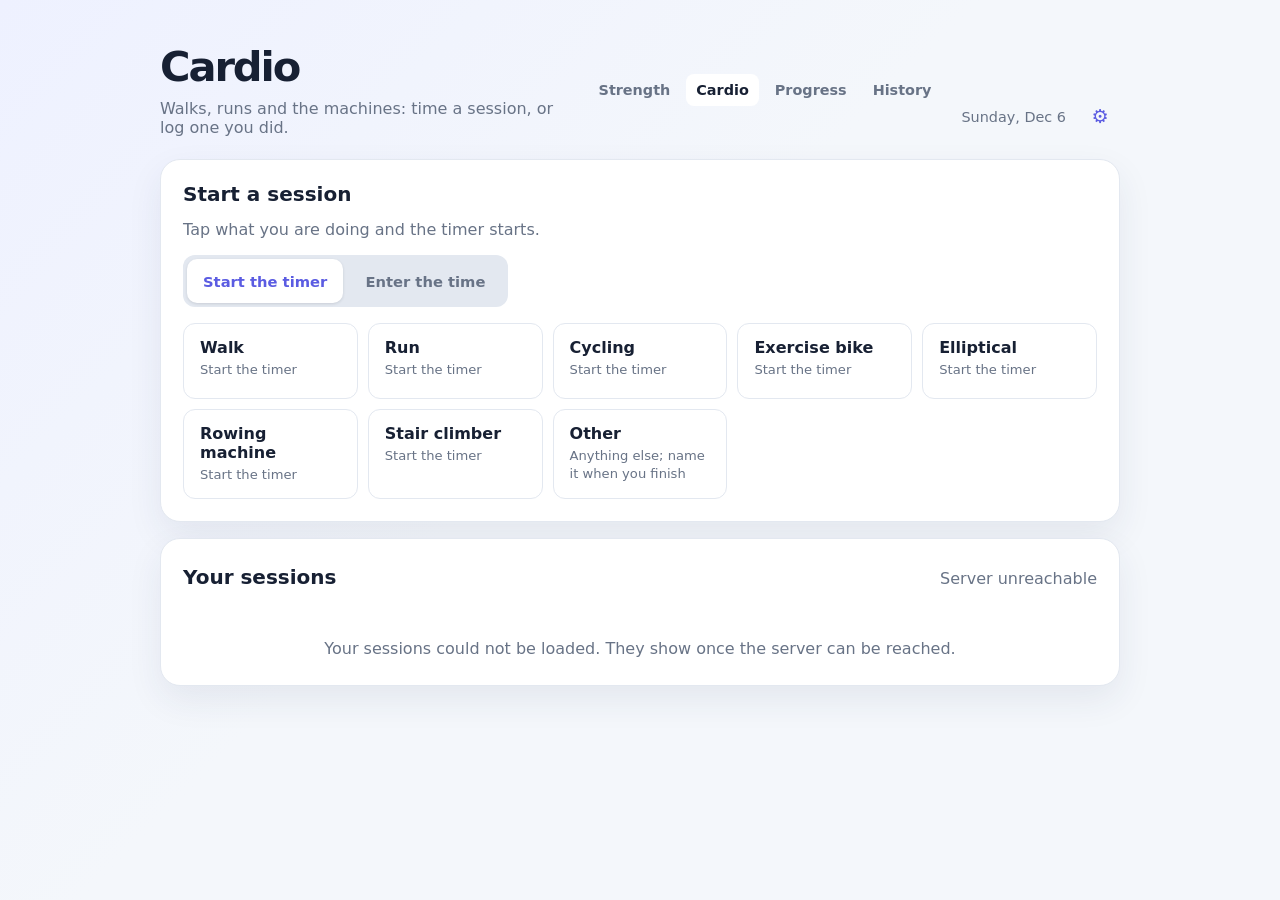
==== frontend/cardio.html @ 511d19e6 "List and end signed-in devices, stop saying which Python this is, and limit open connections - Setti" ====
<!doctype html>
<html lang="en">
<head>
  <meta charset="UTF-8" />
  <meta name="viewport" content="width=device-width, initial-scale=1.0" />
  <title>Cardio | Workout Tracker</title>
  <link rel="preload" href="fonts/inter-latin.woff2" as="font" type="font/woff2" crossorigin />
  <link rel="stylesheet" href="styles.css" />
  <script src="theme.js"></script>
  <link rel="manifest" href="/manifest.webmanifest" />
  <meta name="theme-color" content="#f4f7fb" />
  <link rel="icon" href="/icons/icon-192.png" />
  <link rel="apple-touch-icon" href="/icons/apple-touch-icon.png" />
  <meta name="mobile-web-app-capable" content="yes" />
  <meta name="apple-mobile-web-app-capable" content="yes" />
  <meta name="apple-mobile-web-app-title" content="Workouts" />
</head>
<body>
  <main class="shell">
    <header>
      <div><h1>Cardio</h1><p class="subtitle">Walks, runs and the machines: time a session, or log one you did.</p></div>
      <nav class="site-nav" aria-label="Primary navigation"><a href="index.html">Strength</a><a class="active" href="cardio.html" aria-current="page">Cardio</a><a href="progress.html">Progress</a><a href="history.html">History</a></nav>
      <div class="header-actions"><div class="date" id="today"></div><button class="secondary settings-button" id="settingsButton" type="button" aria-label="Settings" title="Settings">&#9881;</button></div>
    </header>

    <div class="form-feedback" id="formFeedback" role="status" aria-live="polite" hidden></div>

    <section class="card cardio-active" id="cardioActive" aria-labelledby="cardioActiveTitle" hidden>
      <div class="section-heading"><div><h2 id="cardioActiveTitle">Session</h2><p class="subtitle" id="cardioActiveStarted"></p></div><button class="secondary" id="cardioCancelBtn" type="button">Cancel session</button></div>
      <p class="cardio-clock" id="cardioClock" role="timer" aria-label="Time so far">0:00</p>
      <p class="subtitle cardio-last" id="cardioLast" hidden></p>
      <div class="cardio-controls"><button class="secondary" id="cardioPauseBtn" type="button">Pause</button><button class="primary" id="cardioFinishBtn" type="button">Finish</button></div>
      <p class="subtitle cardio-note">The timer keeps going with the screen off or the app closed. Finish when you are done to enter the distance and the rest.</p>
    </section>

    <section class="card" id="cardioFormCard" aria-labelledby="cardioFormTitle" hidden>
      <div class="section-heading"><div><h2 id="cardioFormTitle">Log a session</h2><p class="subtitle" id="cardioFormIntro"></p></div></div>
      <form id="cardioForm" novalidate>
        <div class="cardio-fields">
          <div><label for="cardioActivity">Activity</label><select id="cardioActivity"></select></div>
          <div id="cardioNameField" hidden><label for="cardioName">Name</label><input id="cardioName" type="text" maxlength="60" autocomplete="off" placeholder="e.g. Jump rope" /></div>
          <div><label for="cardioDate">Date</label><input id="cardioDate" type="date" /></div>
        </div>
        <fieldset class="cardio-time"><legend>Time</legend>
          <div><label for="cardioHours">Hours</label><input id="cardioHours" type="number" inputmode="numeric" min="0" max="99" step="1" placeholder="0" /></div>
          <div><label for="cardioMinutes">Minutes</label><input id="cardioMinutes" type="number" inputmode="numeric" min="0" step="1" placeholder="0" /></div>
          <div><label for="cardioSeconds">Seconds</label><input id="cardioSeconds" type="number" inputmode="numeric" min="0" max="59" step="1" placeholder="0" /></div>
        </fieldset>
        <div class="cardio-fields">
          <div id="cardioDistanceField"><label for="cardioDistance">Distance (<span id="cardioDistanceUnit">mi</span>)</label><input id="cardioDistance" type="number" inputmode="decimal" min="0" step="any" placeholder="Optional" /></div>
          <div id="cardioFloorsField" hidden><label for="cardioFloors">Floors</label><input id="cardioFloors" type="number" inputmode="numeric" min="0" step="1" placeholder="Optional" /></div>
          <div><label for="cardioCalories">Calories</label><input id="cardioCalories" type="number" inputmode="numeric" min="0" step="1" placeholder="Optional" /></div>
          <div><label for="cardioHeartRate">Average heart rate</label><input id="cardioHeartRate" type="number" inputmode="numeric" min="0" step="1" placeholder="bpm, optional" /></div>
        </div>
        <div class="cardio-fields" id="cardioSettings"></div>
        <p class="cardio-rate" id="cardioRate" role="status"></p>
        <div class="notes-field"><label for="cardioNotes">Notes</label><textarea class="notes-input" id="cardioNotes" rows="2" maxlength="2000" placeholder="How did it feel? The route, the weather, the machine."></textarea></div>
        <div class="footer-actions"><button class="secondary" id="cardioFormCancel" type="button">Cancel</button><button class="primary" id="cardioSave" type="submit">Save session</button></div>
      </form>
    </section>

    <section class="card workout-summary" id="cardioSummary" aria-labelledby="cardioSummaryTitle" hidden>
      <div class="section-heading"><div><h2 id="cardioSummaryTitle">Session saved</h2><p class="subtitle" id="cardioSummaryName"></p></div><button class="secondary" id="cardioSummaryDone" type="button">Done</button></div>
      <ul class="summary-stats" id="cardioSummaryStats"></ul>
      <div class="summary-records" id="cardioSummaryRecords" hidden><h3>New personal records</h3><ul id="cardioSummaryRecordList"></ul></div>
      <a class="past-sessions-link" id="cardioSummaryProgress" href="progress.html">Every session, charted on Progress</a>
    </section>

    <section class="card" id="cardioStartCard" aria-labelledby="cardioStartTitle">
      <div class="section-heading"><div><h2 id="cardioStartTitle">Start a session</h2><p class="subtitle" id="cardioStartHelp">Tap what you are doing and the timer starts.</p></div></div>
      <div class="cardio-mode" role="group" aria-label="How to log it"><button class="secondary" id="cardioModeTimer" type="button" aria-pressed="true">Start the timer</button><button class="secondary" id="cardioModeManual" type="button" aria-pressed="false">Enter the time</button></div>
      <div class="cardio-activity-grid" id="cardioActivityGrid"></div>
    </section>

    <section class="card" id="cardioListCard" aria-labelledby="cardioListTitle">
      <div class="section-heading"><div><h2 id="cardioListTitle">Your sessions</h2><p class="subtitle" id="cardioWeek"></p></div><span class="subtitle" id="cardioStatus"></span></div>
      <ul class="saved-workout-list" id="cardioList"><li class="empty">Your sessions appear once they load.</li></ul>
    </section>
  </main>
  <script src="common.js"></script>
  <script src="offline.js"></script>
  <!-- The Settings dialog is added by settings-dialog.js, one copy for every page. -->
  <script src="account-rules.js"></script>
  <script src="settings-fields.js"></script>
  <script src="settings-dialog.js"></script>
  <script src="settings.js"></script>
  <script src="devices.js"></script>
  <script src="reminders.js"></script>
  <script src="cardio-activities.js"></script>
  <script src="cardio.js"></script>
  <script src="pwa.js"></script>
</body>
</html>
---- frontend/styles.css ----
/* Inter is served with the app (fonts/, SIL Open Font License), so every phone, computer and test run draws the same
   letters at the same sizes. The Latin file covers English; the extended one only loads for accented names. */
@font-face { font-family:Inter; font-style:normal; font-weight:100 900; font-display:swap; src:url(fonts/inter-latin.woff2) format("woff2");
  unicode-range:U+0000-00FF,U+0131,U+0152-0153,U+02BB-02BC,U+02C6,U+02DA,U+02DC,U+0304,U+0308,U+0329,U+2000-206F,U+20AC,U+2122,U+2191,U+2193,U+2212,U+2215,U+FEFF,U+FFFD; }
@font-face { font-family:Inter; font-style:normal; font-weight:100 900; font-display:swap; src:url(fonts/inter-latin-ext.woff2) format("woff2");
  unicode-range:U+0100-02BA,U+02BD-02C5,U+02C7-02CC,U+02CE-02D7,U+02DD-02FF,U+1D00-1DBF,U+1E00-1E9F,U+1EF2-1EFF,U+2020,U+20A0-20AB,U+20AD-20C0,U+2113,U+2C60-2C7F,U+A720-A7FF; }
/* Colour themes. Every colour that changes with the theme is one of these variables: the page and card (--bg, --card,
   --sunk for panels set into a card), text (--ink, --muted), lines, the accent and what goes on it (--on-accent), a
   tint of it for chosen and secondary things (--accent-soft, --accent-line), the focus ring, and the glow the page's
   background starts from. theme.js sets data-palette on <html> to the chosen theme, and data-theme to light or dark,
   which the rules further down that differ in the dark (warnings, successes) go by. Each block also colours the
   previews in Settings, which carry a data-palette of their own. */
:root, [data-palette="light"] { --bg:#f4f7fb; --card:#fff; --ink:#172033; --muted:#687386; --accent:#5b5ce2; --line:#e3e8f0; --on-accent:#fff;
  --accent-soft:var(--accent-soft); --accent-line:#c9caf6; --accent-ring:#5b5ce21f; --sunk:var(--sunk); --glow:#eef1ff; }
:root { --tab-bar:0px; }
[data-theme="dark"], [data-palette="dark"] { color-scheme:dark; --bg:#151923; --card:#202532; --ink:#edf1fa; --muted:#aab4c7; --accent:#8183f4; --line:#353d4e; --on-accent:#fff;
  --accent-soft:#303653; --accent-line:#4a4f86; --accent-ring:#8183f42e; --sunk:#171c27; --glow:#252b42; }
/* Light themes. */
[data-palette="sunrise"] { --bg:#fbf5ef; --card:#fffdfb; --ink:#2b1d16; --muted:#7d6659; --accent:#cf4f25; --line:#efe1d4; --on-accent:#fff;
  --accent-soft:#fde8de; --accent-line:#f2c2ad; --accent-ring:#cf4f2524; --sunk:#fcf6f1; --glow:#ffe6d6; }
[data-palette="meadow"] { --bg:#f2f7f3; --card:#fff; --ink:#15281d; --muted:#5d7266; --accent:#23805a; --line:#dde9e1; --on-accent:#fff;
  --accent-soft:#e2f2e8; --accent-line:#b5dcc4; --accent-ring:#23805a24; --sunk:#f6faf7; --glow:#dff2e5; }
[data-palette="blossom"] { --bg:#fbf3f6; --card:#fff; --ink:#2d1622; --muted:#7c6270; --accent:#c23a78; --line:#f0dfe7; --on-accent:#fff;
  --accent-soft:#fbe5ef; --accent-line:#f0bcd3; --accent-ring:#c23a7824; --sunk:#fdf7fa; --glow:#fde1ed; }
/* Dark themes, most of them on black. A bright accent takes dark text, which white on it would be hard to read. */
[data-palette="crimson"] { --bg:#0c0c0e; --card:#17171b; --ink:#f3f3f5; --muted:#a6a6b0; --accent:#ef4444; --line:#2a2a30; --on-accent:#fff;
  --accent-soft:#3a1a1e; --accent-line:#6b2a31; --accent-ring:#ef444438; --sunk:#111114; --glow:#2a1316; }
[data-palette="emerald"] { --bg:#0b0e0c; --card:#151a17; --ink:#eef5f0; --muted:#9fb0a5; --accent:#34d399; --line:#25302a; --on-accent:#052e1f;
  --accent-soft:#12352a; --accent-line:#1f6b4f; --accent-ring:#34d39938; --sunk:#0f1311; --glow:#10261d; }
[data-palette="ocean"] { --bg:#0a1220; --card:#101c2f; --ink:#e8f1fb; --muted:#9db0c8; --accent:#38bdf8; --line:#1f3150; --on-accent:#03243a;
  --accent-soft:#12324d; --accent-line:#1d5b83; --accent-ring:#38bdf838; --sunk:#0c1626; --glow:#0f2a45; }
[data-palette="gold"] { --bg:#0e0d0a; --card:#1a1813; --ink:#f6f2e8; --muted:#b3aa96; --accent:#f5b72f; --line:#2f2b22; --on-accent:#251a00;
  --accent-soft:#3a2f12; --accent-line:#6e5820; --accent-ring:#f5b72f38; --sunk:#13120e; --glow:#2a220e; }
[data-palette="violet"] { --bg:#110c1c; --card:#1b1429; --ink:#f1ecfa; --muted:#ada3c2; --accent:#b98cff; --line:#2e2442; --on-accent:#1d0b3a;
  --accent-soft:#2f2150; --accent-line:#55408a; --accent-ring:#b98cff38; --sunk:#150f22; --glow:#2a1a4a; }
* { box-sizing:border-box; }
/* The hidden attribute always wins. A class that sets display (flex, grid) would otherwise override it and
   leave the element showing, as it did for the rest timer and the empty-chart message. */
[hidden] { display:none !important; }
body {
  margin:0; min-height:100vh; font-family:Inter,system-ui,-apple-system,sans-serif; color:var(--ink);
  background:linear-gradient(135deg,var(--glow),var(--bg) 45%); transition:background .2s,color .2s;
}
.shell { width:min(960px,calc(100% - 32px)); margin:0 auto; padding:42px 0 60px; }
.auth-shell { width:min(440px,calc(100% - 32px)); margin:0 auto; padding:12vh 0; }
.auth-card h1 { font-size:2rem; margin:0; }
.auth-tabs { display:flex; gap:8px; margin:24px 0; }
.auth-tabs button { flex:1; }
/* Specific enough to beat the dark theme's .secondary background, which would otherwise hide which tab is chosen. */
.auth-tabs button.secondary.active { color:var(--on-accent); background:var(--accent); }
.auth-card form { display:grid; gap:8px; }
.auth-card form label { margin-top:8px; }
.auth-card form h2 { margin:24px 0 0; }
.auth-card form .subtitle { margin:0 0 4px; line-height:1.45; }
.auth-feedback { margin:18px 0 0; color:#c14b5a; font-size:.9rem; }
/* What a new password takes, under its field. */
.field-advice { margin:0; color:var(--muted); font-size:.8rem; line-height:1.4; }
.auth-notice { margin:18px 0 0; color:var(--ink); font-size:.9rem; line-height:1.45; }
.link-button { justify-self:center; padding:8px; color:var(--accent); background:none; font-size:.85rem; }
.link-button:hover { text-decoration:underline; transform:none; }
header { display:flex; justify-content:space-between; align-items:flex-end; gap:20px; margin-bottom:28px; }
.header-actions { display:flex; align-items:center; gap:14px; margin-left:auto; }
.form-feedback {
  position:sticky; top:12px; z-index:20; margin:0 0 20px; padding:12px 14px; box-shadow:0 6px 18px rgba(16,21,35,.12); color:#7e3942;
  background:#fff1f3; border:1px solid #f0c5cc; border-radius:10px; font-size:.9rem;
}
.form-feedback.success { color:#22634c; background:#edf9f2; border-color:#b9e3ca; }
html[data-theme="dark"] .form-feedback { color:#ffb1ba; background:#482934; border-color:#6d3b49; }
html[data-theme="dark"] .form-feedback.success { color:#a5e5c2; background:#193b2d; border-color:#2f654b; }
.form-feedback.info { color:var(--ink); background:var(--accent-soft); border-color:var(--accent-line); }
.feedback-action { margin-left:6px; padding:4px 12px; color:inherit; background:transparent; border:1px solid currentColor; border-radius:8px; font-weight:800; }
#formFeedback { cursor:pointer; }
#formFeedback::after { content:"\00d7"; float:right; margin-left:12px; font-size:1.25rem; line-height:1; opacity:.6; }
.settings-button { width:40px; height:40px; padding:0; font-size:1.2rem; line-height:1; }
.site-nav { display:flex; gap:6px; align-self:center; }
.site-nav a { color:var(--muted); border-radius:8px; padding:8px 10px; font-size:.9rem; font-weight:700; text-decoration:none; }
.site-nav a:hover, .site-nav a.active { color:var(--ink); background:var(--card); }
h1 { margin:0; font-size:clamp(2rem,5vw,3.25rem); letter-spacing:-.05em; }
.subtitle { color:var(--muted); margin:8px 0 0; }
.date { color:var(--muted); font-size:.9rem; white-space:nowrap; }
.card { background:var(--card); border:1px solid var(--line); border-radius:20px; padding:24px; box-shadow:0 14px 35px rgba(36,48,90,.08); }
.card:not([hidden]) ~ .card { margin-top:20px; }
h2 { font-size:1.25rem; margin:0 0 20px; }
.section-heading { display:flex; justify-content:space-between; align-items:baseline; gap:16px; }
.section-heading-actions { display:flex; align-items:center; gap:12px; }
.button-link { display:inline-block; border-radius:10px; padding:10px 13px; font-size:.85rem; font-weight:700; text-decoration:none; }
.workout-name { display:flex; align-items:end; gap:12px; margin-bottom:22px; }
.workout-field { flex:1; }
input, select { width:100%; border:1px solid var(--line); border-radius:10px; padding:12px 13px; color:var(--ink); background:var(--card); font:inherit; outline:none; }
textarea { width:100%; resize:vertical; border:1px solid var(--line); border-radius:10px; padding:12px 13px; color:var(--ink); background:var(--card); font:inherit; outline:none; }
input:focus, select:focus { border-color:var(--accent); box-shadow:0 0 0 3px var(--accent-ring); }
textarea:focus { border-color:var(--accent); box-shadow:0 0 0 3px var(--accent-ring); }
input[aria-invalid="true"] { border-color:#c14b5a; box-shadow:0 0 0 3px #c14b5a1f; }
.grid { display:grid; grid-template-columns:2fr 1fr 1fr auto; gap:12px; align-items:end; }
label { display:block; color:var(--muted); font-size:.78rem; font-weight:700; margin:0 0 7px; }
/* The font shorthand cannot mix "inherit" with a size and weight (the browser drops the whole declaration, leaving
   buttons in its own default font), so the family is inherited first and the rest set after it. */
button { border:0; border-radius:10px; padding:12px 17px; cursor:pointer; font:inherit; font-size:.92rem; font-weight:700; transition:transform .15s,opacity .15s; }
button:hover { transform:translateY(-1px); } .primary { color:var(--on-accent); background:var(--accent); } .secondary { color:var(--accent); background:var(--accent-soft); }
.exercise-list { margin:22px 0 0; padding:0; list-style:none; }
.exercise { display:grid; grid-template-columns:1fr 90px 90px auto; gap:12px; align-items:center; padding:13px 0; border-top:1px solid var(--line); }
.exercise-edit { padding:9px 10px; }
/* An exercise edited set by set: its name, Add set and Remove on a line, and its sets under them. */
.exercise.has-sets { grid-template-columns:1fr auto auto; }
.exercise.has-sets .set-list { grid-column:1/-1; grid-row:2; margin:0; }
.exercise.has-sets > button { align-self:stretch; }
.exercise strong { font-size:.95rem; } .exercise span { color:var(--muted); font-size:.9rem; }
.remove { color:#c14b5a; background:#fff1f3; padding:8px 10px; font-size:.8rem; }
.empty { color:var(--muted); text-align:center; padding:22px 0 5px; }
.saved-workout-list { margin:14px 0 0; padding:0; list-style:none; }
.saved-workout { padding:14px 0; border-top:1px solid var(--line); }
.more-workouts { padding:14px 0 0; border-top:1px solid var(--line); text-align:center; }
.history-workout .workout-details { margin-top:16px; }
.workout-note { margin:0 0 12px; color:var(--muted); font-size:.9rem; white-space:pre-wrap; }
.saved-workout-summary { display:flex; justify-content:space-between; align-items:center; gap:16px; }
.saved-workout strong { display:block; font-size:.95rem; }
.saved-workout span { color:var(--muted); font-size:.85rem; }
/* A saved workout on the Tracker: its name (tap for details), Start, and a menu for the rest. */
.saved-workout-row { align-items:center; }
.saved-workout-toggle { flex:1; min-width:0; padding:4px 0; color:inherit; background:none; border-radius:6px; font-weight:400; text-align:left; }
.saved-workout-toggle:hover { transform:none; }
/* The triangle after the name joins its last word with a no-break space, so a long name never leaves it on a line alone. */
.saved-workout-toggle strong::after { content:"\00a0\00a0\25B8"; color:var(--muted); font-size:.8em; }
.saved-workout-toggle[aria-expanded="true"] strong::after { content:"\00a0\00a0\25BE"; }
.row-actions { display:flex; align-items:center; gap:8px; flex-shrink:0; }
.row-actions > button { padding:8px 16px; font-size:.85rem; }
.row-menu { position:relative; }
.row-menu > summary { display:grid; place-items:center; width:40px; height:34px; border-radius:10px; font-weight:800; letter-spacing:1px; list-style:none; cursor:pointer; }
.row-menu > summary::-webkit-details-marker { display:none; }
.row-menu-items {
  position:absolute; top:calc(100% + 6px); right:0; z-index:6; display:grid; min-width:170px; padding:6px; background:var(--card);
  border:1px solid var(--line); border-radius:12px; box-shadow:0 14px 35px rgba(16,21,35,.18);
}
.row-menu-items button { padding:10px 12px; color:var(--ink); background:none; font-size:.9rem; text-align:left; }
.row-menu-items button:hover { background:var(--bg); transform:none; }
.row-menu-items .danger, html[data-theme="dark"] .row-menu-items .danger { color:#c14b5a; background:none; }
html[data-theme="dark"] .row-menu-items .danger { color:#ff9eaa; }
/* Start again: a few recent workouts, each a tap from starting. */
.recent-list { margin:14px 0 0; padding:0; list-style:none; }
.recent-workout { display:flex; justify-content:space-between; align-items:center; gap:16px; padding:12px 0; border-top:1px solid var(--line); }
.recent-workout:first-child { padding-top:0; border-top:0; }
.recent-workout strong { display:block; font-size:.95rem; }
.recent-workout span { color:var(--muted); font-size:.85rem; }
.recent-workout button { flex-shrink:0; padding:9px 18px; }
.template-area-actions { display:flex; justify-content:flex-end; margin-top:14px; }
.workout-details { margin-top:14px; padding:14px; background:var(--sunk); border-radius:10px; }
.workout-details ul { margin:0; padding:0; list-style:none; }
.workout-details li { display:flex; justify-content:space-between; gap:16px; padding:8px 0; border-bottom:1px solid var(--line); }
.workout-details li:last-child { border-bottom:0; }
.danger, .remove { color:#c14b5a; background:#fff1f3; }
html[data-theme="dark"] .danger, html[data-theme="dark"] .remove { color:#ff9eaa; background:#482934; }
.footer-actions { display:flex; justify-content:space-between; gap:12px; margin-top:24px; padding-top:20px; border-top:1px solid var(--line); }
.active-exercise { padding:18px 0 8px; border-top:1px solid var(--line); }
.active-exercise h3 { margin:0 0 6px; font-size:1.35rem; }
.notes-field { margin:16px 0; }
.set-entry { display:grid; grid-template-columns:minmax(0,1.4fr) minmax(0,1fr) auto; gap:12px; align-items:end; margin-top:8px; }
.weight-stepper { display:flex; gap:6px; }
.weight-stepper input { flex:1; min-width:0; text-align:center; }
.weight-stepper button { flex:none; width:52px; padding:0; }
.plate-hint { margin:10px 0 0; color:var(--muted); font-size:.88rem; }
/* The plates for each side of the bar, each drawn to its size. */
.plates { display:inline-flex; align-items:center; gap:3px; margin-left:4px; vertical-align:middle; }
.plate { display:inline-grid; place-items:center; min-width:22px; padding:0 4px; color:var(--on-accent); background:var(--accent); border-radius:4px; font-size:.7rem; font-weight:800; line-height:1; }
.plate-size-0 { height:36px; } .plate-size-1 { height:32px; } .plate-size-2 { height:28px; } .plate-size-3 { height:24px; }
.plate-size-4 { height:20px; opacity:.85; } .plate-size-5 { height:18px; opacity:.75; } .plate-size-6 { height:16px; min-width:18px; opacity:.65; }
.plate-size-7 { height:15px; min-width:17px; opacity:.6; } .plate-size-8 { height:14px; min-width:16px; opacity:.55; } .plate-size-9 { height:13px; min-width:15px; opacity:.5; }
.visually-hidden { position:absolute; width:1px; height:1px; overflow:hidden; clip:rect(0 0 0 0); white-space:nowrap; }
.notes-input { margin-top:12px; }
.set-list { display:grid; gap:8px; margin:18px 0 0; padding:0; list-style:none; }
.set-list li {
  display:grid; grid-template-columns:3.4rem minmax(0,1fr) minmax(0,1fr) auto; align-items:center; gap:10px; padding:8px 11px; background:var(--sunk);
  border:1px solid var(--line); border-radius:8px;
}
.set-number { color:var(--muted); font-size:.85rem; font-weight:700; }
.set-field { display:flex; align-items:center; gap:6px; color:var(--muted); font-size:.85rem; }
.set-edit { min-width:0; padding:8px 9px; }
.active-exercise .subtitle + .subtitle { margin-top:4px; }
.footer-buttons { display:flex; gap:10px; }
.add-exercise { margin-top:18px; }
.add-exercise summary { color:var(--accent); font-size:.9rem; font-weight:700; cursor:pointer; }
.add-exercise-fields { display:grid; grid-template-columns:2fr 1fr auto; gap:12px; align-items:end; margin-top:12px; }
.session-banner {
  position:sticky; top:0; z-index:30; display:flex; flex-wrap:wrap; align-items:center; justify-content:space-between; gap:10px 16px;
  padding:12px 20px; color:#7e3942; background:#fff1f3; border-bottom:1px solid #f0c5cc; font-size:.9rem;
}
html[data-theme="dark"] .session-banner { color:#ffb1ba; background:#482934; border-color:#6d3b49; }
/* The install bar pwa.js adds on phones. It sits under any open dialog, lines up with the page column, and the page
   gets room at the bottom so nothing ends up hidden behind it. */
.install-banner {
  position:fixed; left:0; right:0; bottom:0; z-index:9; display:flex; align-items:center; gap:12px;
  padding:12px max(16px,calc((100% - 960px) / 2)) calc(12px + env(safe-area-inset-bottom)); color:var(--ink); background:var(--card);
  border-top:1px solid var(--line); box-shadow:0 -8px 24px rgba(16,21,35,.1);
}
.install-banner-icon { flex:none; width:40px; height:40px; border-radius:10px; }
.install-banner-text { flex:1; min-width:0; font-size:.85rem; }
.install-banner-title { display:block; font-size:.92rem; }
.install-banner-hint { display:block; margin-top:2px; color:var(--muted); }
.install-banner-hint strong { color:var(--ink); }
.install-banner-hint svg { width:1.1em; height:1.1em; vertical-align:-.2em; color:var(--accent); }
.install-banner .primary { flex:none; padding:9px 14px; font-size:.85rem; }
.install-banner .modal-close { flex:none; }
body.has-install-banner { padding-bottom:96px; }
.account-row { display:flex; justify-content:space-between; align-items:center; gap:12px; margin-top:16px; padding-top:16px; border-top:1px solid var(--line); }
.account-row .subtitle { margin:0; overflow-wrap:anywhere; }
.account-editor:not([hidden]) ~ .settings-actions { margin-top:8px; padding-top:8px; border-top:0; }
.account-details { display:grid; justify-items:start; gap:4px; min-width:0; }
.account-details .link-button { justify-self:start; padding:0; }
.account-editor { display:grid; gap:8px; margin-top:12px; padding:4px 14px 14px; border:1px solid var(--line); border-radius:12px; }
.account-editor label { margin-top:8px; }
.account-editor .auth-feedback { margin:4px 0 0; }
.link-button.danger-link { color:#c14b5a; }
html[data-theme="dark"] .link-button.danger-link { color:#ff9eaa; }
.delete-warning { margin:10px 0 0; }
.data-section { display:grid; gap:10px; margin-top:16px; padding-top:16px; border-top:1px solid var(--line); }
.data-section .subtitle, .data-section .auth-feedback { margin:0; }
.data-actions { display:flex; flex-wrap:wrap; gap:8px; }
.device-list { display:grid; gap:10px; margin:0; padding:0; list-style:none; }
.device { display:flex; justify-content:space-between; align-items:center; gap:12px; padding-top:10px; border-top:1px solid var(--line); }
.device:first-child { padding-top:0; border-top:0; }
.device > div { display:grid; justify-items:start; gap:2px; min-width:0; }
.device .subtitle { margin:0; overflow-wrap:anywhere; }
.device button { flex:none; }
.account-editor-actions { display:flex; justify-content:flex-end; gap:10px; margin-top:6px; }
.rest-panel {
  position:sticky; top:12px; bottom:calc(12px + var(--tab-bar)); z-index:4; display:flex; justify-content:space-between; align-items:center; gap:12px;
  margin-top:16px; padding:10px 10px 10px 16px; background:var(--accent-soft); border-radius:12px; box-shadow:0 8px 22px rgba(36,48,90,.12);
}
.rest-time { display:flex; align-items:baseline; gap:10px; }
.rest-time span { color:var(--accent); font-size:1.5rem; font-weight:800; font-variant-numeric:tabular-nums; }
.rest-actions { display:flex; gap:8px; margin-left:auto; }
/* −30s and +30s sit by the time. On a narrow screen the panel wraps, the pause and reset buttons going under. */
.rest-panel { flex-wrap:wrap; }
.rest-adjust { display:flex; gap:6px; align-self:center; }
.screen-awake-notice { font-size:.85rem; line-height:1.45; }
.rest-adjust button { padding:6px 10px; font-size:.82rem; background:var(--card); }
.rest-actions button { padding:9px 13px; background:var(--card); }
.template-grid { display:grid; grid-template-columns:repeat(2, minmax(0, 1fr)); gap:14px; }
.template-card { display:flex; flex-direction:column; justify-content:space-between; gap:16px; padding:16px; border:1px solid var(--line); border-radius:12px; }
.template-card h3 { margin:0 0 6px; font-size:1rem; }
.template-card p { margin:0; color:var(--muted); font-size:.85rem; line-height:1.5; }
.template-card button { align-self:flex-start; padding:9px 12px; font-size:.82rem; }
.template-card .template-actions { display:flex; flex-wrap:wrap; gap:8px; }
.template-card .template-actions button { align-self:auto; }
.template-exercise-heading { display:flex; justify-content:space-between; align-items:center; margin-top:14px; }
/* The name across the row; sets, reps, the top of the range and rest under it; then Timed with the row's buttons, and
   the superset tick last. */
.template-exercise-row { display:grid; grid-template-columns:repeat(4, minmax(0,1fr)); gap:8px; align-items:end; margin-top:10px; }
.template-exercise-row + .template-exercise-row { padding-top:10px; border-top:1px solid var(--line); }
.template-exercise-name { grid-row:1; grid-column:1 / -1; }
.template-exercise-row .template-timed { grid-row:3; grid-column:1 / span 2; align-self:center; margin:0; }
.template-exercise-row .template-row-actions { grid-row:3; grid-column:3 / -1; justify-self:end; }
.template-exercise-row input[type="number"] { padding-left:10px; padding-right:6px; }
.template-exercise-row label { white-space:nowrap; }
.template-exercise-row .template-row-actions { display:flex; gap:4px; }
.template-exercise-row button { width:32px; height:42px; padding:0; }
.template-modal { max-height:min(720px,90vh); overflow:auto; }
.badge {
  display:inline-block; padding:3px 8px; color:var(--accent); background:var(--accent-soft); border-radius:999px; font-size:.7rem; font-weight:800;
  letter-spacing:.04em; text-transform:uppercase; white-space:nowrap;
}
.template-card-heading { display:flex; justify-content:space-between; align-items:center; gap:10px; margin-bottom:6px; }
.template-card-heading h3 { margin:0; }
.program-template { border-color:var(--accent-line); }
.template-card p.program-schedule { margin-top:8px; color:var(--accent); font-weight:700; }
.plan-sets { display:flex; flex-wrap:wrap; gap:6px; margin:12px 0 0; padding:0; list-style:none; }
.plan-sets li { padding:5px 10px; color:var(--muted); border:1px solid var(--line); border-radius:999px; font-size:.82rem; font-weight:700; }
.plan-sets li.done { color:#22634c; background:#edf9f2; border-color:#b9e3ca; }
.plan-sets li.done::before { content:"\2713\00a0"; }
.plan-sets li.current { color:var(--accent); background:var(--accent-soft); border-color:var(--accent); }
html[data-theme="dark"] .plan-sets li.done { color:#a5e5c2; background:#193b2d; border-color:#2f654b; }
.program-notice { margin:0 0 16px; padding:12px 14px; color:#22634c; background:#edf9f2; border:1px solid #b9e3ca; border-radius:10px; font-size:.9rem; }
html[data-theme="dark"] .program-notice { color:#a5e5c2; background:#193b2d; border-color:#2f654b; }
.program-next { display:flex; justify-content:space-between; align-items:center; gap:16px; padding:16px; background:var(--accent-soft); border-radius:12px; }
.program-kicker { color:var(--accent); font-size:.75rem; font-weight:800; letter-spacing:.04em; text-transform:uppercase; }
.program-next strong { display:block; margin-top:4px; font-size:1.1rem; }
.program-next ul { margin:8px 0 0; padding:0; list-style:none; color:var(--muted); font-size:.88rem; line-height:1.6; }
.program-next-actions, .program-day-actions { display:flex; align-items:center; gap:8px; flex-shrink:0; }
.program-next .secondary { background:var(--card); }
.program-subheading { margin:22px 0 10px; font-size:.95rem; }
.program-maxes { display:grid; grid-template-columns:repeat(auto-fit, minmax(150px, 1fr)); gap:10px; margin:0; padding:0; list-style:none; }
.program-maxes li { display:grid; gap:3px; padding:12px; border:1px solid var(--line); border-radius:10px; }
.program-maxes span, .program-maxes small { color:var(--muted); font-size:.8rem; }
.program-maxes strong { font-size:1.1rem; }
.program-maxes small.warn { color:#c14b5a; }
html[data-theme="dark"] .program-maxes small.warn { color:#ff9eaa; }
/* Progress on the program card: a chart a lift, the program's number as a line and estimated maxes as dots. */
.program-progress-key { display:flex; flex-wrap:wrap; gap:6px 16px; margin:0 0 10px; color:var(--muted); font-size:.8rem; }
.program-progress-key .key-item { display:inline-flex; align-items:center; gap:8px; }
.program-progress-key .key-number { flex:none; width:18px; height:3px; background:var(--accent); border-radius:2px; }
.program-progress-key .key-best { flex:none; width:9px; height:9px; background:var(--card); border:2px solid var(--muted); border-radius:50%; }
.program-progress { display:grid; grid-template-columns:repeat(auto-fit, minmax(240px, 1fr)); gap:10px; margin:0 0 6px; padding:0; list-style:none; }
.program-progress li { padding:12px; border:1px solid var(--line); border-radius:10px; }
.program-progress-head { display:flex; justify-content:space-between; gap:8px; }
.program-progress-head span { color:var(--accent); font-weight:800; }
.program-progress-chart { display:block; width:100%; height:auto; margin:8px 0 6px; overflow:visible; }
.program-progress-chart .progress-number { fill:none; stroke:var(--accent); stroke-width:3; stroke-linejoin:round; stroke-linecap:round; }
.program-progress-chart .progress-best { fill:var(--card); stroke:var(--muted); stroke-width:2; }
.program-progress p { margin:0; color:var(--muted); font-size:.8rem; line-height:1.4; }
.program-week { border-top:1px solid var(--line); }
.program-week summary { display:flex; flex-wrap:wrap; align-items:baseline; gap:4px 12px; padding:12px 0; cursor:pointer; }
.program-week summary span { color:var(--muted); font-size:.85rem; }
.program-week .program-week-count { margin-left:auto; }
.program-week ul, .program-days { margin:0 0 12px; padding:0; list-style:none; }
.program-days { padding-top:8px; border-top:1px solid var(--line); }
.program-day { display:flex; justify-content:space-between; align-items:center; gap:12px; padding:10px 12px; border-radius:10px; }
.program-day + .program-day { margin-top:4px; }
.program-day.next { background:var(--sunk); }
.program-day strong { display:block; font-size:.92rem; }
.program-day > div:first-child span { display:block; margin-top:2px; color:var(--muted); font-size:.85rem; }
.program-day button { padding:8px 12px; font-size:.8rem; }
.program-status { color:#22634c; font-size:.82rem; font-weight:700; }
.program-status.missed { color:#c14b5a; }
.program-status.skipped, html[data-theme="dark"] .program-status.skipped { color:var(--muted); }
html[data-theme="dark"] .program-status { color:#a5e5c2; }
html[data-theme="dark"] .program-status.missed { color:#ff9eaa; }
.program-help { margin:0; font-size:.85rem; line-height:1.5; }
.program-max-inputs { display:grid; grid-template-columns:repeat(2, minmax(0, 1fr)); gap:4px 12px; margin-top:8px; }
.program-max-row label { margin-top:8px; }
.program-hint { display:block; min-height:1.3em; margin-top:5px; color:var(--muted); font-size:.78rem; }
.program-options { display:grid; gap:8px; }
.program-option { display:grid; gap:7px; }
.program-option label { margin:8px 0 0; }
.program-modal .setting-check { margin-top:6px; }
.progress-card h2 { margin-bottom:5px; }
.progress-filters {
  display:grid; grid-template-columns:repeat(3, minmax(0, 1fr)); gap:12px; align-items:end; margin-top:22px; padding:16px; background:var(--sunk);
  border:1px solid var(--line); border-radius:12px;
}
.progress-filters button { justify-self:start; white-space:nowrap; }
.chart-shell { position:relative; min-height:360px; margin-top:22px; }
#progressChart { display:block; width:100%; height:360px; }
.chart-empty { position:absolute; inset:0; display:grid; place-items:center; margin:0; color:var(--muted); text-align:center; }
.legend { display:flex; flex-wrap:wrap; gap:10px 18px; margin-top:20px; padding-top:18px; border-top:1px solid var(--line); }
.legend-item { display:flex; align-items:center; gap:8px; color:var(--muted); font-size:.88rem; }
.legend-swatch { width:10px; height:10px; border-radius:50%; }
.chart-detail { min-height:1.4em; margin:12px 0 0; }
.records-list { display:grid; grid-template-columns:repeat(auto-fill, minmax(260px, 1fr)); gap:10px; margin:18px 0 0; padding:0; list-style:none; }
.records-list .empty { grid-column:1/-1; }
.record {
  display:grid; align-content:start; gap:5px; width:100%; height:100%; padding:14px 16px; color:var(--muted); background:none;
  border:1px solid var(--line); border-radius:12px; font-size:.86rem; font-weight:400; text-align:left;
}
.record:hover { border-color:var(--accent); transform:none; }
.record strong { color:var(--ink); font-size:1rem; }
.record-label { color:var(--ink); font-weight:600; }
.record-date { white-space:nowrap; }
.modal-backdrop { position:fixed; inset:0; z-index:10; display:grid; place-items:center; padding:20px; background:rgba(16,21,35,.48); }
.settings-modal {
  width:min(440px,100%); max-height:100%; overflow-y:auto; padding:24px; color:var(--ink); background:var(--card); border:1px solid var(--line);
  border-radius:16px; box-shadow:0 24px 70px rgba(16,21,35,.25);
}
.settings-heading { display:flex; justify-content:space-between; align-items:center; margin-bottom:22px; }
.settings-heading h2 { margin:0; }
.modal-close { width:34px; height:34px; padding:0; color:var(--muted); background:transparent; font-size:1.5rem; line-height:1; }
.settings-modal form { display:grid; gap:8px; }
.settings-modal form > label:not(.setting-check) { margin-top:8px; }
/* Appearance: a swatch for each theme, its preview drawn in the theme's own colours (a data-palette of its own), the
   name in the page's. The radio itself is invisible but still takes the focus and the arrow keys. */
.theme-picker { display:grid; grid-template-columns:repeat(auto-fill,minmax(86px,1fr)); gap:10px; margin:8px 0 0; padding:0; border:0; }
.theme-picker legend { margin:0 0 7px; padding:0; color:var(--muted); font-size:.78rem; font-weight:700; }
.theme-swatch { position:relative; display:grid; gap:6px; color:var(--muted); font-size:.8rem; font-weight:600; text-align:center; cursor:pointer; }
.theme-swatch input { position:absolute; width:1px; height:1px; margin:0; opacity:0; }
.theme-preview { display:flex; height:52px; overflow:hidden; border:2px solid var(--line); border-radius:12px; }
.theme-preview > span { position:relative; flex:1; background:linear-gradient(135deg,var(--glow),var(--bg) 60%); }
.theme-preview > span::before { content:""; position:absolute; left:8px; right:8px; top:8px; height:10px; background:var(--card); border:1px solid var(--line); border-radius:4px; }
.theme-preview > span::after { content:""; position:absolute; left:8px; bottom:8px; width:26px; height:12px; background:var(--accent); border-radius:999px; }
.theme-swatch input:checked + .theme-preview { border-color:var(--accent); box-shadow:0 0 0 3px var(--accent-ring); }
.theme-swatch input:checked ~ .theme-name { color:var(--ink); }
.theme-swatch input:focus-visible + .theme-preview { outline:2px solid var(--accent); outline-offset:2px; }
.setting-check { display:flex; align-items:flex-start; gap:9px; margin-top:12px; color:var(--muted); font-size:.9rem; line-height:1.4; }
.setting-check input { width:auto; margin:2px 0 0; }
input[type="range"] { padding:0; border:0; background:transparent; accent-color:var(--accent); }
.settings-modal form > .test-alert { justify-self:start; margin-top:10px; }
.settings-modal :disabled { opacity:.5; cursor:not-allowed; }
.settings-actions { display:flex; justify-content:flex-end; align-items:center; gap:10px; margin-top:20px; padding-top:18px; border-top:1px solid var(--line); }
/* Settings in sections, each under a heading with a line above it. */
.settings-modal form > .settings-section { margin:18px 0 2px; padding-top:16px; border-top:1px solid var(--line); font-size:1rem; }
.settings-modal form > .settings-section:first-child { margin-top:0; padding-top:0; border-top:0; }
.settings-section + .data-section, .settings-section + .account-row { margin-top:0; padding-top:0; border-top:0; }
.settings-saved { margin:0 auto 0 0; font-size:.85rem; }
/* Bar and plates: the bar weight, a row of plate ticks that wraps, and the weight step. */
.equipment-fields { display:grid; gap:8px; }
.equipment-fields > label { margin:8px 0 0; }
.plate-choices { min-width:0; margin:8px 0 0; padding:0; border:0; }
.plate-choices legend { padding:0; margin-bottom:6px; color:var(--muted); font-size:.78rem; font-weight:700; }
#plateSetting { display:flex; flex-wrap:wrap; gap:4px 16px; }
#plateSetting .setting-check { margin:0; min-height:32px; align-items:center; font-variant-numeric:tabular-nums; }
#plateSetting .setting-check input { margin:0; }
/* The Tracker's saved workouts: Show more and the link to History, side by side. */
.more-workouts { display:flex; flex-wrap:wrap; justify-content:center; gap:8px; }
@media (max-width:620px) {
  .shell{padding-top:25px}
  .date{display:none}
  .grid{grid-template-columns:1fr 1fr}
  .grid .exercise-input{grid-column:1/-1}
  .grid button{width:100%}
  .exercise{grid-template-columns:1fr 1fr}
  .exercise .exercise-edit[data-field=name], .exercise > .remove{grid-column:1/-1; width:100%}
  .exercise.has-sets{grid-template-columns:1fr 1fr}
  .exercise.has-sets > .remove{grid-column:auto}
  .exercise.has-sets > button{width:100%}
  .workout-name{align-items:stretch; flex-direction:column}
  .saved-workout-summary{align-items:flex-start; flex-direction:column}
  .saved-workout-summary.saved-workout-row{align-items:center; flex-direction:row; gap:10px}
  .workout-details li{align-items:flex-start; flex-direction:column; gap:3px}
  .header-actions{align-items:flex-end; flex-direction:column; gap:8px}
  .site-nav{order:3; width:100%; justify-content:center}
  header{align-items:flex-start; flex-wrap:wrap}
  .template-grid{grid-template-columns:1fr}
  .set-entry{grid-template-columns:1fr 1fr}
  .set-entry .weight-entry{grid-column:1/-1}
  .set-entry > button{width:100%}
  .section-heading-actions{align-items:flex-end; flex-direction:column; gap:8px}
  .progress-filters{grid-template-columns:repeat(2, minmax(0, 1fr))}
  .progress-filters > div:nth-child(1), .progress-filters > div:nth-child(2), .progress-filters button{grid-column:1/-1}
  .progress-filters button{width:100%}
}
@media (max-width:620px) {
  .set-list li{grid-template-columns:minmax(0,1fr) minmax(0,1fr)}
  .set-number{grid-column:1; grid-row:1}
  .set-list .remove{grid-column:2; grid-row:1; justify-self:end}
  .footer-actions{flex-direction:column}
  .footer-buttons button{flex:1}
  .add-exercise-fields{grid-template-columns:1fr 1fr}
  .add-exercise-fields button{grid-column:1/-1}
}
@media (max-width:620px) {
  .program-next{align-items:stretch; flex-direction:column}
  .program-next-actions button{flex:1}
  .program-maxes{grid-template-columns:1fr 1fr}
  .program-max-inputs{grid-template-columns:1fr}
}
/* The training calendar on the History page: a column per week, a row per weekday, squares that shrink on a phone. */
.training-calendar { display:grid; grid-template-columns:auto repeat(12, minmax(0, 26px)); gap:4px; justify-content:start; margin-top:4px; }
.calendar-month { font-size:.72rem; color:var(--muted); white-space:nowrap; }
.calendar-weekday { align-self:center; padding-right:6px; font-size:.7rem; color:var(--muted); }
.calendar-day { aspect-ratio:1; min-width:0; padding:0; border-radius:4px; background:var(--line); }
button.calendar-day:hover { transform:none; }
.calendar-day:focus-visible { outline:2px solid var(--accent); outline-offset:2px; }
.calendar-day.trained { background:var(--accent); opacity:.7; }
.calendar-day.many { opacity:1; }
/* A day of cardio only is a ring, so it is told from a day of lifting without its colour. */
.calendar-day.trained.cardio { background:transparent; box-shadow:inset 0 0 0 3px var(--accent); }
.calendar-day.future { background:transparent; border:1px dashed var(--line); }
.calendar-day.today { outline:2px solid var(--ink); outline-offset:1px; }
.calendar-streak { color:var(--accent); font-weight:800; }
.calendar-note { margin:12px 0 0; font-size:.82rem; }
.calendar-day[title] { cursor:pointer; }
.calendar-detail { min-height:1.2em; margin:10px 0 0; color:var(--ink); font-weight:600; }
/* During a workout the Tracker is only the workout: the rest waits behind the button under it. */
.other-cards-toggle { display:none; }
body.training .other-cards-toggle { display:block; margin:14px auto 0; }
body.training:not(.showing-all) .between-workouts { display:none; }
/* During a workout: "Exercise 2 of 6" opens the list of exercises to go to any of them. */
.progress-toggle { margin:8px 0 0; padding:2px 0; color:var(--muted); background:none; font-size:1rem; font-weight:400; text-align:left; }
.progress-toggle:hover { color:var(--ink); transform:none; }
.progress-toggle::after { content:"\25BE"; margin-left:6px; font-size:.8em; }
.progress-toggle[aria-expanded="true"]::after { content:"\25B4"; }
.exercise-jump { display:grid; gap:2px; margin:0 0 16px; padding:6px; list-style:none; border:1px solid var(--line); border-radius:12px; }
.exercise-jump button {
  display:flex; justify-content:space-between; align-items:baseline; gap:12px; width:100%; padding:10px 12px; color:var(--ink); background:none;
  font-weight:600; text-align:left;
}
.exercise-jump button:hover { background:var(--bg); transform:none; }
.exercise-jump button[aria-current] { color:var(--accent); background:var(--accent-soft); }
.exercise-jump .jump-sets { flex:none; color:var(--muted); font-size:.85rem; font-weight:400; }
.exercise-jump .done .jump-sets::before { content:"\2713\00a0"; color:#22634c; }
html[data-theme="dark"] .exercise-jump .done .jump-sets::before { color:#a5e5c2; }
/* Swap, beside the exercise's name, opens a field for the exercise to do instead. */
.active-exercise-heading { display:flex; align-items:baseline; gap:8px; margin-bottom:6px; }
.active-exercise-heading h3 { margin:0; }
.exercise-menu { flex:none; margin-left:auto; }
.exercise-menu > summary { height:32px; }
.swap-panel { margin:8px 0 12px; padding:12px 14px; border:1px solid var(--line); border-radius:12px; }
.swap-fields { display:grid; grid-template-columns:minmax(0,1fr) auto auto; gap:8px; }
.swap-panel .subtitle { margin:10px 0 0; font-size:.85rem; line-height:1.45; }
/* A timed exercise's hold: the seconds counting down, and the button to start or stop them. */
.hold-timer { display:flex; justify-content:space-between; align-items:center; gap:12px; margin-top:12px; padding:10px 10px 10px 16px; border:1px solid var(--line); border-radius:12px; }
.hold-timer.running { background:var(--accent-soft); border-color:var(--accent); }
.hold-time { display:flex; align-items:baseline; gap:10px; }
.hold-time span { color:var(--accent); font-size:1.5rem; font-weight:800; font-variant-numeric:tabular-nums; }
.hold-timer button { padding:9px 16px; }
.add-exercise-fields .add-exercise-timed { grid-column:1 / -1; margin-top:0; }
/* The summary of a finished workout. */
.workout-summary h2 { margin-bottom:0; }
.summary-stats { display:grid; grid-template-columns:repeat(auto-fit, minmax(110px, 1fr)); gap:10px; margin:18px 0 0; padding:0; list-style:none; }
.summary-stats li { display:grid; gap:3px; padding:12px; border:1px solid var(--line); border-radius:10px; }
.summary-stats strong { font-size:1.2rem; }
.summary-stats span { color:var(--muted); font-size:.8rem; }
.summary-records h3 { margin:20px 0 8px; font-size:.95rem; }
.summary-records ul { display:grid; gap:6px; margin:0; padding:0; list-style:none; }
.summary-records li { padding:10px 12px; color:#22634c; background:#edf9f2; border:1px solid #b9e3ca; border-radius:10px; font-size:.9rem; }
html[data-theme="dark"] .summary-records li { color:#a5e5c2; background:#193b2d; border-color:#2f654b; }
@media (max-width:620px) {
  .swap-fields{grid-template-columns:1fr 1fr}
  .swap-fields input{grid-column:1/-1}
  .add-exercise-fields .add-exercise-timed{grid-row:2}
  .add-exercise-fields button{grid-row:3}
  .summary-stats{grid-template-columns:1fr 1fr}
}

/* A note kept with an exercise, shown whenever it comes up. */
.exercise-note { margin:4px 0 8px; padding:8px 12px; color:var(--ink); background:#fff8e6; border-left:3px solid #d9912f; border-radius:6px; font-size:.9rem; white-space:pre-line; }
html[data-theme="dark"] .exercise-note { background:#3a3122; }
.note-actions { display:flex; gap:8px; margin-top:8px; }
.superset-line { margin:0 0 6px; color:var(--accent); font-weight:600; }
.active-exercise-heading { align-items:center; }
.jump-superset { margin-left:4px; padding:1px 6px; color:var(--accent); background:var(--accent-soft); border-radius:6px; font-size:.75rem; font-weight:600; }
/* Go heavier, with a button that fills in the weight. */
.progression-hint { margin:6px 0 0; color:#22634c; font-size:.9rem; }
html[data-theme="dark"] .progression-hint { color:#a5e5c2; }
/* A stalled lift's hint is a caution, not a go-ahead. */
.progression-hint.stalled { color:#8a5a00; }
html[data-theme="dark"] .progression-hint.stalled { color:#f5c97a; }
.progression-hint .link-button { padding:0 4px; }
.past-sessions { margin-top:8px; font-size:.88rem; }
.past-sessions summary { color:var(--accent); font-weight:700; cursor:pointer; }
.past-sessions ul { display:grid; gap:6px; margin:8px 0; padding:0; list-style:none; }
.past-sessions li { display:grid; gap:2px; }
.past-sessions li span:first-child { color:var(--muted); font-size:.82rem; }
.past-sessions-link { color:var(--accent); font-weight:600; }
/* Reps left in the tank, tapped before Complete set. */
.effort-choices { display:flex; flex-wrap:wrap; align-items:center; gap:6px; margin-top:10px; color:var(--muted); font-size:.85rem; }
.effort-choices span { flex-basis:100%; }
.effort-choices button { flex:1; max-width:64px; }
.effort-choices button { min-width:44px; padding:8px 10px; }
.effort-choices button[aria-pressed="true"] { color:var(--on-accent); background:var(--accent); }
.set-effort { display:block; color:var(--muted); font-size:.75rem; font-weight:400; }
.template-exercise-row .template-superset { grid-column:1 / -1; margin:0; }
/* Every session of one exercise, on Progress. */
.session-list { display:grid; gap:8px; margin:14px 0 0; padding:0; list-style:none; }
.session-list li { display:grid; gap:4px; padding:10px 14px; border:1px solid var(--line); border-radius:10px; color:var(--muted); font-size:.88rem; }
.session-list li div { display:flex; flex-wrap:wrap; gap:4px 10px; align-items:baseline; }
.session-list li strong { color:var(--ink); }
.workout-details li strong a { color:inherit; text-decoration:underline; text-decoration-color:var(--line); text-underline-offset:3px; }
/* On a phone: a small header (the title and Settings), and the pages as a tab bar along the bottom, in reach of a thumb.
   The install bar and the pinned rest timer sit above the tab bar, and the page leaves room for it at the bottom. */
@media (max-width:620px) {
  :root { --tab-bar:60px; }
  body { padding-bottom:calc(var(--tab-bar) + env(safe-area-inset-bottom)); }
  .shell { padding-top:16px; }
  header { flex-wrap:nowrap; align-items:center; gap:12px; margin-bottom:16px; }
  header > div:first-child { min-width:0; }
  header .subtitle { display:none; }
  h1 { font-size:1.75rem; letter-spacing:-.04em; }
  .header-actions { flex:none; }
  .site-nav { position:fixed; left:0; right:0; bottom:0; z-index:8; order:0; width:auto; gap:6px; height:calc(var(--tab-bar) + env(safe-area-inset-bottom));
    padding:8px 12px calc(8px + env(safe-area-inset-bottom)); background:var(--card); border-top:1px solid var(--line); box-shadow:0 -8px 24px rgba(16,21,35,.08); }
  .site-nav a { display:grid; flex:1; place-items:center; padding:0; font-size:.92rem; }
  .site-nav a.active { color:var(--accent); background:var(--accent-soft); }
  .install-banner { bottom:var(--tab-bar); }
  body.has-install-banner { padding-bottom:calc(96px + var(--tab-bar)); }
}
body.has-install-banner .rest-panel { bottom:calc(84px + var(--tab-bar)); }
/* A card's heading on a phone: its button stays on one line, and the heading and its note take the room left. */
@media (max-width:620px) {
  .section-heading > div:first-child { min-width:0; }
  .section-heading-actions > button { padding:10px 13px; font-size:.85rem; white-space:nowrap; }
}
/* History: a search, then the workouts a month at a time under a heading with the month's count and time. */
.history-search { margin-top:16px; }
.history-feedback { margin:12px 0 0; }
.history-month-heading { display:flex; flex-wrap:wrap; justify-content:space-between; align-items:baseline; gap:4px 12px; margin:28px 0 8px; font-size:1rem; }
.history-month:first-child .history-month-heading { margin-top:6px; }
.history-month-total { color:var(--muted); font-size:.85rem; font-weight:600; }
.history-month-list { margin:0; padding:0; list-style:none; }
.row-actions > .button-link { padding:8px 16px; }
/* A day picked on the calendar marks its workouts for a moment. */
@keyframes picked { from { background:var(--accent-soft); box-shadow:0 0 0 8px var(--accent-soft); } to { background:transparent; box-shadow:0 0 0 8px transparent; } }
.history-workout.picked { border-radius:6px; animation:picked 2.4s ease-out; }

/* ---- Condensed: less padding, fewer words, and what is used less folded away ---------------------------------- */
.card { padding:22px; }
.card:not([hidden]) ~ .card { margin-top:16px; }
h2 { margin-bottom:14px; }
.section-heading > div > h2:only-child { margin-bottom:12px; }
#storageStatus:empty { display:none; }
.recent-workout { padding:10px 0; }
/* The program: its menu in the heading, the next workout, then the weights and the week folded away. */
.program-menu { flex:none; }
.program-heading { align-items:flex-start; }
.program-heading h2 { margin-bottom:4px; }
.program-heading .subtitle { margin:0 0 14px; }
.program-next { padding:14px; }
.program-next ul { line-height:1.45; }
.program-section { border-top:1px solid var(--line); }
.program-next + .program-section, .program-notice + .program-section { margin-top:14px; }
.program-section > summary { padding:12px 0; color:var(--ink); font-size:.95rem; font-weight:700; cursor:pointer; }
.program-section[open] > summary { padding-bottom:10px; }
.program-section > .program-maxes, .program-section > #programWeeks { margin-bottom:12px; }
.program-days { padding-top:0; border-top:0; }
.program-day { padding:8px 10px; }
.program-day-actions { flex-direction:row; }
/* During a workout. */
.active-workout .section-heading h2 { margin-bottom:0; }
#endWorkoutBtn { flex:none; padding:8px 13px; font-size:.85rem; white-space:nowrap; }
.progress-toggle { margin-top:4px; }
.active-exercise { padding:12px 0 4px; }
.active-exercise h3 { font-size:1.25rem; }
.plan-sets { margin-top:8px; }
.plan-sets li { padding:4px 9px; font-size:.78rem; }
.set-entry label { margin-bottom:5px; }
.effort-choices { flex-wrap:nowrap; margin-top:10px; }
.effort-choices span { flex:none; flex-basis:auto; margin-right:4px; }
.effort-choices button { min-width:36px; padding:7px 0; }
.plate-hint { margin-top:8px; }
.rest-panel { margin-top:12px; padding:8px 8px 8px 14px; }
#restResetBtn { min-width:40px; padding:9px 10px; font-size:1.05rem; line-height:1; }
.set-list { gap:6px; margin-top:12px; }
.set-list li { padding:6px 8px 6px 11px; }
.set-list .remove { width:32px; height:32px; padding:0; font-size:1.15rem; line-height:1; }
.workout-extras { display:flex; flex-wrap:wrap; gap:10px 22px; margin-top:14px; }
.workout-extras .add-exercise { margin-top:0; }
.workout-extras .add-exercise[open] { flex-basis:100%; }
.footer-actions { margin-top:16px; padding-top:14px; justify-content:flex-end; }
@media (max-width:620px) {
  .card { padding:16px; border-radius:16px; }
  .card:not([hidden]) ~ .card { margin-top:12px; }
  h2 { font-size:1.12rem; }
  .active-workout .section-heading { align-items:center; }
  .program-next { gap:12px; }
  /* The rest timer on one line: the time, −30s and +30s, then pause and reset. */
  .rest-panel { flex-wrap:nowrap; gap:8px; }
  .rest-time { gap:8px; }
  .rest-time strong { display:none; }
  .rest-time span { font-size:1.35rem; }
  .rest-adjust button { padding:6px 7px; font-size:.78rem; }
  .rest-actions { gap:6px; }
  .rest-actions button { padding:9px 10px; font-size:.85rem; white-space:nowrap; }
  /* A logged set on one line: its number, weight, reps and ×. */
  .set-list li { grid-template-columns:auto minmax(0,1fr) minmax(0,1fr) auto; gap:6px; padding:6px 6px 6px 9px; }
  .set-number, .set-list .remove { grid-row:auto; grid-column:auto; }
  .set-number { font-size:.78rem; }
  .set-field { gap:3px; font-size:.75rem; }
  .set-edit { padding:8px 7px; }
  .set-list .remove { width:28px; height:28px; font-size:1.05rem; }
  .footer-actions { flex-direction:row; }
  .footer-buttons { flex:1; }
}
/* Headings never leave one word alone on their last line ("Apartment Gym / Upper A", not "Apartment Gym Upper / A"). */
h1, h2, h3 { text-wrap:pretty; }
h1 { font-size:clamp(1.75rem,4vw,2.6rem); }
header { margin-bottom:22px; }
.program-section > summary::marker { color:var(--accent); }
.more-workouts > .button-link, .more-workouts > button { padding:10px 16px; font-size:.88rem; }

/* The rest bar drains along the bottom of the panel as the rest runs out. */
.rest-panel { overflow:hidden; }
.rest-panel::after {
  content:""; position:absolute; left:0; bottom:0; height:3px; width:calc(var(--rest-left, 1) * 100%); background:var(--accent);
  border-radius:0 3px 3px 0; transition:width .3s linear;
}

/* The firework for a new personal record: sparks from the middle of a button, over everything, never in the way of a tap. */
.firework { position:fixed; z-index:100; width:0; height:0; pointer-events:none; }
.firework i { position:absolute; left:-3px; top:-3px; width:6px; height:6px; border-radius:50%; animation:spark 1s cubic-bezier(.15,.7,.3,1) forwards; }
@keyframes spark { from { transform:translate(0,0) scale(1); opacity:1; } to { transform:translate(var(--dx),var(--dy)) scale(.3); opacity:0; } }
@media (prefers-reduced-motion:reduce) { .rest-panel::after { transition:none; } }

/* The green flash when a rest is over: over everything, one soft pulse, never in the way of a tap. */
.rest-flash { position:fixed; inset:0; z-index:100; pointer-events:none; background:#2fbf71; opacity:0; animation:rest-flash .9s ease-out; }
@keyframes rest-flash { 0% { opacity:0; } 15% { opacity:.4; } 100% { opacity:0; } }
.rest-actions button:disabled { opacity:.45; cursor:default; transform:none; }
/* Three rest buttons do not fit beside the countdown on a phone, so they take a row of their own under it. */
@media (max-width:620px) {
  .rest-panel { flex-wrap:wrap; }
  .rest-actions { flex:1 1 100%; margin-left:0; }
  .rest-actions button { flex:1; }
  .rest-actions #restResetBtn { flex:none; }
}

/* Goals on Progress: a bar filling towards a weight, green once it is reached. */
.goal-list { display:grid; gap:10px; margin:18px 0 0; padding:0; list-style:none; }
.goal { display:grid; gap:8px; padding:14px 16px; border:1px solid var(--line); border-radius:12px; }
.goal-head, .goal-foot { display:flex; justify-content:space-between; align-items:baseline; gap:12px; flex-wrap:wrap; }
.goal-head span, .goal-foot span { color:var(--muted); font-size:.85rem; }
.goal-bar { height:8px; overflow:hidden; background:var(--line); border-radius:999px; }
.goal-bar span { display:block; height:100%; background:var(--accent); border-radius:999px; }
.goal.reached { border-color:#2fbf71; }
.goal.reached .goal-bar span { background:#2fbf71; }
.goal.reached .goal-foot span { color:#22634c; font-weight:700; }
html[data-theme="dark"] .goal.reached .goal-foot span { color:#a5e5c2; }
.goal-foot .link-button { padding:2px 4px; }
.goal-form { display:grid; grid-template-columns:2fr 1fr 1fr auto; gap:12px; align-items:end; margin-top:18px; }
.goal-feedback { min-height:1.2em; margin:10px 0 0; color:var(--muted); font-size:.9rem; }
.goal-feedback.error { color:#c14b5a; }
@media (max-width:620px) { .goal-form { grid-template-columns:1fr; } }
/* A date box is drawn a little taller than a number box, which put their labels out of line; one height for both. */
.goal-form input { height:48px; }
/* Bodyweight: its chart, the weight and day side by side even on a phone, and the latest few weigh-ins. */
.bodyweight-chart canvas { display:block; width:100%; height:220px; margin-top:16px; }
.bodyweight-form { grid-template-columns:1fr 1fr auto; }
@media (max-width:620px) { .bodyweight-form { grid-template-columns:1fr 1fr; } .bodyweight-form button { grid-column:1 / -1; } }
.bodyweight-list { display:grid; margin:6px 0 0; padding:0; list-style:none; }
.bodyweight-list li { display:grid; grid-template-columns:1fr auto auto; align-items:center; gap:12px; padding:8px 0; border-top:1px solid var(--line); color:var(--muted); font-size:.9rem; }
.bodyweight-list strong { color:var(--ink); font-variant-numeric:tabular-nums; }

/* Everything tapped mid-workout is at least 44px, the size of a fingertip, set outright rather than left to the text's
   line height, which is shorter in some fonts. A logged set's boxes use 16px text, as iOS Safari zooms the page in on
   any box with smaller text when it is tapped. */
.set-edit { min-height:44px; font-size:16px; }
.set-list .remove { width:44px; height:44px; }
#endWorkoutBtn, #cardioCancelBtn, #activeWorkoutProgress, #completeSetBtn, #activeAddBtn, #nextExerciseBtn, .active-workout .effort-choices button, .active-workout .rest-adjust button, .active-workout .rest-actions button {
  min-height:44px;
}
.active-workout .effort-choices button { min-width:44px; }
/* The × brings its own space, so a logged set's row gives its boxes the room back. */
@media (max-width:620px) { .set-list li { gap:4px; padding-right:0; } }
.active-workout .rest-adjust button { min-width:52px; }
#restResetBtn { min-width:44px; }
.exercise-menu > summary { width:44px; height:44px; }
.active-workout .add-exercise summary, .past-sessions summary { min-height:44px; padding:12px 0; }
.active-workout .rest-time { align-items:center; }
/* The folded sections' labels bring their own space, so what is under and after them does not add more. */
.workout-extras { row-gap:0; margin-top:4px; }
.workout-extras .set-list { margin-top:0; }
.workout-extras + .footer-actions { margin-top:4px; }
.past-sessions { margin-top:0; }
.past-sessions-link { display:inline-block; padding:12px 0; }
/* The exercise list's toggle and the suggested weight grow to 44px with padding their margins take back, so the lines
   around them stay where they were. */
.progress-toggle { margin:-8px 0 -12px; padding:12px 16px 12px 0; }
.progression-hint .link-button { margin:-13px 0; padding:13px 6px; }

/* Sets per muscle on Progress: a bar a muscle, from one baseline, its end rounded, with a mark at the weekly average of
   the weeks before. The mark is ink, so it shows on the bar and past its end in every theme. */
.week-nav { display:flex; flex:none; gap:6px; }
.week-nav button { min-width:44px; min-height:44px; padding:0; font-size:1.3rem; line-height:1; }
.week-nav button:disabled { opacity:.45; cursor:default; transform:none; }
.muscle-list { display:grid; gap:4px; margin:18px 0 0; padding:0; list-style:none; }
.muscle-list li:not(.empty) { display:grid; grid-template-columns:6.5rem minmax(0,1fr) auto; align-items:center; gap:12px; min-height:32px; font-size:.9rem; }
.muscle-name { color:var(--ink); font-weight:600; }
.muscle-bar { position:relative; height:14px; border-left:1px solid var(--line); }
.muscle-fill { display:block; height:100%; background:var(--accent); border-radius:0 4px 4px 0; }
.muscle-average { position:absolute; top:-3px; bottom:-3px; width:2px; margin-left:-1px; background:var(--ink); border-radius:1px; }
.muscle-count { color:var(--ink); font-variant-numeric:tabular-nums; white-space:nowrap; text-align:right; }
.muscle-usual { color:var(--muted); }
.muscle-key { margin-top:14px; font-size:.85rem; }
.muscle-key .link-button { padding:4px; }
@media (max-width:620px) { .muscle-list li:not(.empty) { grid-template-columns:5.2rem minmax(0,1fr) auto; gap:8px; font-size:.85rem; } }

/* The Exercises card: each exercise with its muscle and equipment, folded away until it is wanted. */
.library { margin-top:16px; }
.library > summary { padding:12px 0; color:var(--accent); font-weight:700; cursor:pointer; }
.library-search { margin:4px 0 8px; }
.library-list { display:grid; margin:0; padding:0; list-style:none; }
.library-list li:not(.empty) { display:grid; grid-template-columns:minmax(0,1fr) 9rem 9rem 4.5rem; align-items:center; gap:10px; padding:8px 0; border-top:1px solid var(--line); }
.library-name { display:grid; gap:2px; min-width:0; }
.library-name strong { overflow-wrap:anywhere; }
.library-name span { color:var(--muted); font-size:.8rem; }
.library-list select { padding:9px 10px; min-height:44px; }
.library-list .link-button { padding:12px 4px; }
.library-form { grid-template-columns:2fr 1fr 1fr auto; }
.library-form select { height:48px; }
@media (max-width:620px) {
  .library-list li:not(.empty) { grid-template-columns:1fr 1fr; }
  .library-name { grid-column:1 / -1; }
  .library-list .link-button { grid-column:1 / -1; justify-self:start; padding:8px 0; }
  .library-form { grid-template-columns:1fr 1fr; }
  .library-form > div:first-child, .library-form button { grid-column:1 / -1; }
}

/* The program builder: each day of a built program, a name and a template, with buttons to move or remove it. */
.builder-days { display:grid; gap:0; margin:6px 0 0; padding:0; list-style:none; }
.builder-day { display:grid; grid-template-columns:minmax(0,1fr) minmax(0,1.3fr) auto; gap:8px; align-items:end; padding:10px 0; }
.builder-day + .builder-day { border-top:1px solid var(--line); }
.builder-day .template-row-actions { display:flex; gap:4px; }
.builder-day .template-row-actions button { width:36px; height:44px; padding:0; }
.builder-day .template-row-actions button:disabled { opacity:.4; cursor:default; transform:none; }
.builder-day select, .builder-day input { height:48px; }
.builder-modal { max-height:min(760px,90vh); overflow:auto; }
@media (max-width:620px) {
  .builder-day { grid-template-columns:minmax(0,1fr) minmax(0,1fr); }
  .builder-day .template-row-actions { grid-column:1 / -1; justify-self:end; }
}

/* The Cardio page: the clock of the session being timed, its buttons, the activities to start, and the form. */
.cardio-clock { margin:18px 0 4px; color:var(--ink); font-size:clamp(3rem, 14vw, 4.6rem); font-weight:800; letter-spacing:-.03em; line-height:1; font-variant-numeric:tabular-nums; }
.cardio-active.paused .cardio-clock { color:var(--muted); }
.cardio-last { margin-top:8px; }
.cardio-controls { display:grid; grid-template-columns:1fr 1fr; gap:10px; margin-top:18px; }
.cardio-controls button { min-height:52px; font-size:1rem; }
.cardio-note { margin:14px 0 0; font-size:.82rem; }
.cardio-activity-grid { display:grid; grid-template-columns:repeat(auto-fill, minmax(150px, 1fr)); gap:10px; margin-top:16px; }
.cardio-activity {
  display:grid; align-content:start; gap:4px; min-height:76px; padding:14px 16px; color:var(--ink); background:var(--card);
  border:1px solid var(--line); border-radius:12px; font-weight:400; text-align:left;
}
.cardio-activity:hover { border-color:var(--accent); transform:none; }
.cardio-activity strong { font-size:1rem; }
.cardio-activity span { color:var(--muted); font-size:.82rem; line-height:1.35; }
.cardio-fields { display:grid; grid-template-columns:repeat(auto-fit, minmax(140px, 1fr)); gap:12px; margin-top:16px; }
.cardio-fields input, .cardio-fields select, .cardio-time input { min-height:48px; }
.cardio-time { display:grid; grid-template-columns:repeat(3, minmax(0, 1fr)); gap:12px; margin:16px 0 0; padding:0; border:0; }
.cardio-time legend { padding:0; margin:0 0 8px; color:var(--ink); font-size:.9rem; font-weight:700; }
.cardio-rate { min-height:1.3em; margin:12px 0 0; color:var(--ink); font-weight:600; }
#cardioFormCard .notes-field { margin-top:12px; }

/* Start the timer or enter the time: which one a tap on an activity does. */
.cardio-mode { display:inline-grid; grid-template-columns:1fr 1fr; gap:4px; margin-top:16px; padding:4px; background:var(--line); border-radius:12px; }
.cardio-mode button { min-height:44px; padding:0 16px; color:var(--muted); background:transparent; }
.cardio-mode button[aria-pressed="true"] { color:var(--accent); background:var(--card); box-shadow:0 1px 3px rgba(16,21,35,.12); }
.cardio-mode button:hover { transform:none; }
#cardioSettings:empty { display:none; }

/* Same as last set, under the set entry, and the exercise's written cues. */
.repeat-set { width:100%; margin-top:10px; min-height:44px; }
.guide-panel h4 { margin:0 0 8px; font-size:1rem; }
.guide-steps { display:grid; gap:6px; margin:0 0 10px; padding-left:22px; font-size:.92rem; line-height:1.45; }
.guide-mistake { margin:0 0 12px; padding:8px 12px; background:#fff8e6; border-left:3px solid #d9912f; border-radius:6px; font-size:.9rem; }
html[data-theme="dark"] .guide-mistake { background:#3a3122; }
.guide-none { margin:0 0 12px; }
.guide-for { margin:-4px 0 8px; font-size:.85rem; }
.guide-video { display:inline-flex; align-items:center; min-height:44px; padding:0 4px; color:var(--accent); font-weight:600; }

/* The training schedule: weekday chips in Settings, the Tracker's nudge, and planned days on the History calendar. */
.weekday-choices { display:flex; gap:4px; min-width:0; margin:0; padding:0; border:0; }
.weekday-choices legend { padding:0; margin-bottom:6px; color:var(--muted); font-size:.78rem; font-weight:700; }
.weekday { position:relative; flex:1 1 0; min-width:0; margin:0; }
.weekday input { position:absolute; inset:0; width:100%; height:100%; margin:0; opacity:0; cursor:pointer; }
.weekday span { display:block; padding:12px 0; text-align:center; border:1px solid var(--line); border-radius:10px; background:var(--card); font-size:.8rem; font-weight:700; }
.weekday input:checked + span { color:var(--on-accent); background:var(--accent); border-color:var(--accent); }
.weekday input:focus-visible + span { outline:2px solid var(--accent); outline-offset:2px; }
.schedule-help { display:block; margin:8px 0 4px; font-size:.82rem; line-height:1.45; }
.schedule-card { display:flex; justify-content:space-between; align-items:center; gap:16px; padding:16px 22px; background:var(--accent-soft); }
.schedule-card[hidden] { display:none; }
.schedule-text { margin:0; font-weight:600; line-height:1.4; }
.schedule-actions { display:flex; align-items:center; gap:8px; flex-shrink:0; }
.schedule-actions .link-button { padding:8px; }
.calendar-day.planned { background:var(--accent-soft); border:2px dashed var(--accent); }
.coming-up { margin-top:14px; }
.coming-up h3 { margin:0 0 8px; font-size:.95rem; }
.coming-up ul { display:grid; gap:6px; margin:0; padding:0; list-style:none; }
.coming-up li { display:flex; justify-content:space-between; gap:12px; padding:8px 12px; border:1px solid var(--line); border-radius:10px; font-size:.9rem; }
.coming-up li span { color:var(--muted); text-align:right; }
.coming-up li.done { opacity:.65; }
@media (max-width:620px) { .schedule-card { align-items:stretch; flex-direction:column; } .schedule-actions { justify-content:space-between; } .schedule-actions .primary { flex:1; min-height:44px; } }
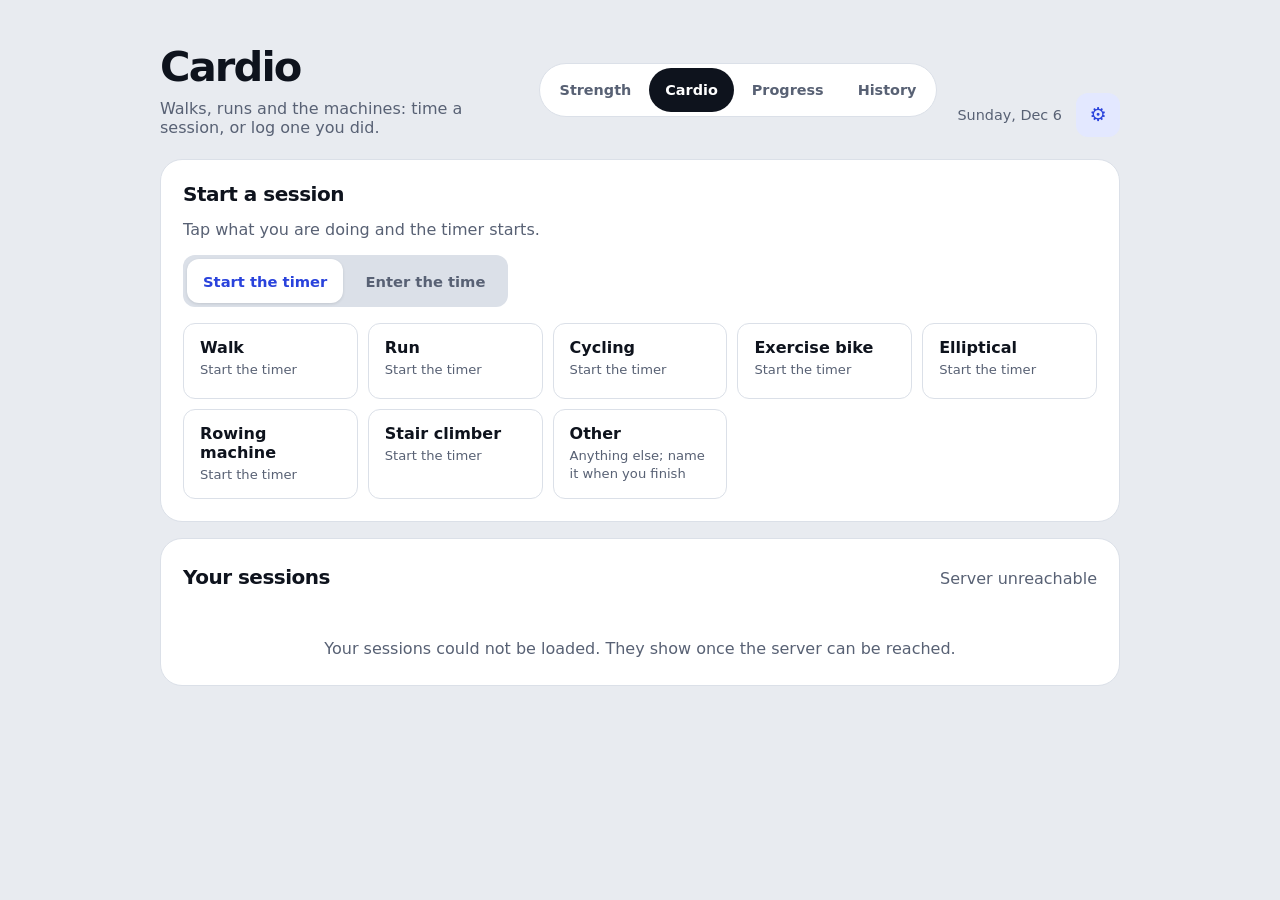
==== commit e9b0d068: "Redesign the look: flat tonal surfaces, an ink "now" surface, big workout numerals, a floating tab p" ====
--- a/frontend/cardio.html
+++ b/frontend/cardio.html
@@ -8,7 +8,7 @@
   <link rel="stylesheet" href="styles.css" />
   <script src="theme.js"></script>
   <link rel="manifest" href="/manifest.webmanifest" />
-  <meta name="theme-color" content="#f4f7fb" />
+  <meta name="theme-color" content="#e8ebf0" />
   <link rel="icon" href="/icons/icon-192.png" />
   <link rel="apple-touch-icon" href="/icons/apple-touch-icon.png" />
   <meta name="mobile-web-app-capable" content="yes" />
--- a/frontend/styles.css
+++ b/frontend/styles.css
@@ -10,21 +10,21 @@
    background starts from. theme.js sets data-palette on <html> to the chosen theme, and data-theme to light or dark,
    which the rules further down that differ in the dark (warnings, successes) go by. Each block also colours the
    previews in Settings, which carry a data-palette of their own. */
-:root, [data-palette="light"] { --bg:#f4f7fb; --card:#fff; --ink:#172033; --muted:#687386; --accent:#5b5ce2; --line:#e3e8f0; --on-accent:#fff;
-  --accent-soft:var(--accent-soft); --accent-line:#c9caf6; --accent-ring:#5b5ce21f; --sunk:var(--sunk); --glow:#eef1ff; }
-:root { --tab-bar:0px; }
-[data-theme="dark"], [data-palette="dark"] { color-scheme:dark; --bg:#151923; --card:#202532; --ink:#edf1fa; --muted:#aab4c7; --accent:#8183f4; --line:#353d4e; --on-accent:#fff;
-  --accent-soft:#303653; --accent-line:#4a4f86; --accent-ring:#8183f42e; --sunk:#171c27; --glow:#252b42; }
+:root, [data-palette="light"] { --bg:#e8ebf0; --card:#fff; --ink:#0e131d; --muted:#586174; --accent:#2a43dc; --line:#dbe0e8; --on-accent:#fff;
+  --accent-soft:#e3e8ff; --accent-line:#b4c0f7; --accent-ring:#2a43dc26; --sunk:#f2f4f8; --glow:#e3e8ff; }
+:root { --tab-bar:0px; --radius-control:12px; --radius-panel:16px; --radius-card:22px; }
+[data-theme="dark"], [data-palette="dark"] { color-scheme:dark; --bg:#0b0e13; --card:#151a22; --ink:#f0f3f8; --muted:#98a3b6; --accent:#8fa7ff; --line:#252c38; --on-accent:#080d28;
+  --accent-soft:#1d2644; --accent-line:#37478a; --accent-ring:#8fa7ff33; --sunk:#10141b; --glow:#18213b; }
 /* Light themes. */
-[data-palette="sunrise"] { --bg:#fbf5ef; --card:#fffdfb; --ink:#2b1d16; --muted:#7d6659; --accent:#cf4f25; --line:#efe1d4; --on-accent:#fff;
-  --accent-soft:#fde8de; --accent-line:#f2c2ad; --accent-ring:#cf4f2524; --sunk:#fcf6f1; --glow:#ffe6d6; }
-[data-palette="meadow"] { --bg:#f2f7f3; --card:#fff; --ink:#15281d; --muted:#5d7266; --accent:#23805a; --line:#dde9e1; --on-accent:#fff;
-  --accent-soft:#e2f2e8; --accent-line:#b5dcc4; --accent-ring:#23805a24; --sunk:#f6faf7; --glow:#dff2e5; }
-[data-palette="blossom"] { --bg:#fbf3f6; --card:#fff; --ink:#2d1622; --muted:#7c6270; --accent:#c23a78; --line:#f0dfe7; --on-accent:#fff;
-  --accent-soft:#fbe5ef; --accent-line:#f0bcd3; --accent-ring:#c23a7824; --sunk:#fdf7fa; --glow:#fde1ed; }
+[data-palette="sunrise"] { --bg:#fbf5ef; --card:#fffdfb; --ink:#2b1d16; --muted:#7c6558; --accent:#b64621; --line:#efe1d4; --on-accent:#fff;
+  --accent-soft:#fde8de; --accent-line:#f2c2ad; --accent-ring:#b6462124; --sunk:#fcf6f1; --glow:#ffe6d6; }
+[data-palette="meadow"] { --bg:#f2f7f3; --card:#fff; --ink:#15281d; --muted:#5b7064; --accent:#217855; --line:#dde9e1; --on-accent:#fff;
+  --accent-soft:#e2f2e8; --accent-line:#b5dcc4; --accent-ring:#21785524; --sunk:#f6faf7; --glow:#dff2e5; }
+[data-palette="blossom"] { --bg:#fbf3f6; --card:#fff; --ink:#2d1622; --muted:#7c6270; --accent:#b83772; --line:#f0dfe7; --on-accent:#fff;
+  --accent-soft:#fbe5ef; --accent-line:#f0bcd3; --accent-ring:#b8377224; --sunk:#fdf7fa; --glow:#fde1ed; }
 /* Dark themes, most of them on black. A bright accent takes dark text, which white on it would be hard to read. */
-[data-palette="crimson"] { --bg:#0c0c0e; --card:#17171b; --ink:#f3f3f5; --muted:#a6a6b0; --accent:#ef4444; --line:#2a2a30; --on-accent:#fff;
-  --accent-soft:#3a1a1e; --accent-line:#6b2a31; --accent-ring:#ef444438; --sunk:#111114; --glow:#2a1316; }
+[data-palette="crimson"] { --bg:#0c0c0e; --card:#17171b; --ink:#f3f3f5; --muted:#a6a6b0; --accent:#f05555; --line:#2a2a30; --on-accent:#1a0505;
+  --accent-soft:#3a1a1e; --accent-line:#6b2a31; --accent-ring:#f0555538; --sunk:#111114; --glow:#2a1316; }
 [data-palette="emerald"] { --bg:#0b0e0c; --card:#151a17; --ink:#eef5f0; --muted:#9fb0a5; --accent:#34d399; --line:#25302a; --on-accent:#052e1f;
   --accent-soft:#12352a; --accent-line:#1f6b4f; --accent-ring:#34d39938; --sunk:#0f1311; --glow:#10261d; }
 [data-palette="ocean"] { --bg:#0a1220; --card:#101c2f; --ink:#e8f1fb; --muted:#9db0c8; --accent:#38bdf8; --line:#1f3150; --on-accent:#03243a;
@@ -33,14 +33,22 @@
   --accent-soft:#3a2f12; --accent-line:#6e5820; --accent-ring:#f5b72f38; --sunk:#13120e; --glow:#2a220e; }
 [data-palette="violet"] { --bg:#110c1c; --card:#1b1429; --ink:#f1ecfa; --muted:#ada3c2; --accent:#b98cff; --line:#2e2442; --on-accent:#1d0b3a;
   --accent-soft:#2f2150; --accent-line:#55408a; --accent-ring:#b98cff38; --sunk:#150f22; --glow:#2a1a4a; }
+/* The Text size setting (theme.js puts it on <html>): every size below is in rem, so scaling the root scales all of the text and the
+   spaces measured in it. Normal is the browser's own size, which is left alone so a larger default in the browser still counts. */
+html[data-text-size="large"] { font-size:115%; }
+html[data-text-size="larger"] { font-size:130%; }
+html[data-text-size="largest"] { font-size:150%; }
 * { box-sizing:border-box; }
 /* The hidden attribute always wins. A class that sets display (flex, grid) would otherwise override it and
    leave the element showing, as it did for the rest timer and the empty-chart message. */
 [hidden] { display:none !important; }
 body {
-  margin:0; min-height:100vh; font-family:Inter,system-ui,-apple-system,sans-serif; color:var(--ink);
-  background:linear-gradient(135deg,var(--glow),var(--bg) 45%); transition:background .2s,color .2s;
-}
+  margin:0; min-height:100vh; font-family:Inter,system-ui,-apple-system,sans-serif; color:var(--ink); background:var(--bg);
+  /* The single-storey a and the plainer 1 and 6 of Inter's alternates read faster at a glance across a gym. */
+  font-feature-settings:"cv11","ss03"; transition:background .2s,color .2s;
+}
+/* Numbers are set in tabular figures everywhere, so a weight that changes by 5 does not make its neighbours jump. */
+input[type=number], .weight-stepper input, .set-edit, .date, .cardio-clock, .summary-stats strong, .program-maxes strong { font-variant-numeric:tabular-nums; }
 .shell { width:min(960px,calc(100% - 32px)); margin:0 auto; padding:42px 0 60px; }
 .auth-shell { width:min(440px,calc(100% - 32px)); margin:0 auto; padding:12vh 0; }
 .auth-card h1 { font-size:2rem; margin:0; }
@@ -52,7 +60,8 @@
 .auth-card form label { margin-top:8px; }
 .auth-card form h2 { margin:24px 0 0; }
 .auth-card form .subtitle { margin:0 0 4px; line-height:1.45; }
-.auth-feedback { margin:18px 0 0; color:#c14b5a; font-size:.9rem; }
+.auth-feedback { margin:18px 0 0; color:#ab3a49; font-size:.9rem; }
+html[data-theme="dark"] .auth-feedback { color:#ff9eaa; }
 /* What a new password takes, under its field. */
 .field-advice { margin:0; color:var(--muted); font-size:.8rem; line-height:1.4; }
 .auth-notice { margin:18px 0 0; color:var(--ink); font-size:.9rem; line-height:1.45; }
@@ -71,32 +80,46 @@
 .feedback-action { margin-left:6px; padding:4px 12px; color:inherit; background:transparent; border:1px solid currentColor; border-radius:8px; font-weight:800; }
 #formFeedback { cursor:pointer; }
 #formFeedback::after { content:"\00d7"; float:right; margin-left:12px; font-size:1.25rem; line-height:1; opacity:.6; }
-.settings-button { width:40px; height:40px; padding:0; font-size:1.2rem; line-height:1; }
-.site-nav { display:flex; gap:6px; align-self:center; }
-.site-nav a { color:var(--muted); border-radius:8px; padding:8px 10px; font-size:.9rem; font-weight:700; text-decoration:none; }
-.site-nav a:hover, .site-nav a.active { color:var(--ink); background:var(--card); }
-h1 { margin:0; font-size:clamp(2rem,5vw,3.25rem); letter-spacing:-.05em; }
+.settings-button { width:44px; height:44px; padding:0; font-size:1.2rem; line-height:1; }
+.site-nav { display:flex; gap:2px; align-self:center; padding:4px; background:var(--card); border:1px solid var(--line); border-radius:999px; }
+.site-nav a { display:inline-flex; align-items:center; color:var(--muted); border-radius:999px; padding:8px 16px; font-size:.9rem; font-weight:700; text-decoration:none; }
+.site-nav a:hover { color:var(--ink); }
+/* Ink is the colour of "now": the page you are on here, the rest timer and the next workout on the Tracker. */
+.site-nav a.active { color:var(--card); background:var(--ink); }
+/* The phone's tab bar draws an icon over each name; the files are the app's own, because nothing may load from another origin. */
+.site-nav a::before { content:""; display:none; width:22px; height:22px; background:currentColor; -webkit-mask:var(--tab-icon) center / contain no-repeat; mask:var(--tab-icon) center / contain no-repeat; }
+.site-nav a[href="index.html"] { --tab-icon:url(icons/tab-strength.svg); }
+.site-nav a[href="cardio.html"] { --tab-icon:url(icons/tab-cardio.svg); }
+.site-nav a[href="progress.html"] { --tab-icon:url(icons/tab-progress.svg); }
+.site-nav a[href="history.html"] { --tab-icon:url(icons/tab-history.svg); }
+h1 { margin:0; font-size:clamp(2rem,5vw,3.25rem); font-weight:800; letter-spacing:-.045em; }
 .subtitle { color:var(--muted); margin:8px 0 0; }
 .date { color:var(--muted); font-size:.9rem; white-space:nowrap; }
-.card { background:var(--card); border:1px solid var(--line); border-radius:20px; padding:24px; box-shadow:0 14px 35px rgba(36,48,90,.08); }
+/* Surfaces are told from the page by their tone, a hairline and their corners, not by a shadow: shadows are kept for what floats. */
+.card { background:var(--card); border:1px solid var(--line); border-radius:var(--radius-card); padding:24px; }
 .card:not([hidden]) ~ .card { margin-top:20px; }
-h2 { font-size:1.25rem; margin:0 0 20px; }
+h2 { font-size:1.25rem; font-weight:750; letter-spacing:-.025em; margin:0 0 20px; }
 .section-heading { display:flex; justify-content:space-between; align-items:baseline; gap:16px; }
 .section-heading-actions { display:flex; align-items:center; gap:12px; }
 .button-link { display:inline-block; border-radius:10px; padding:10px 13px; font-size:.85rem; font-weight:700; text-decoration:none; }
 .workout-name { display:flex; align-items:end; gap:12px; margin-bottom:22px; }
 .workout-field { flex:1; }
-input, select { width:100%; border:1px solid var(--line); border-radius:10px; padding:12px 13px; color:var(--ink); background:var(--card); font:inherit; outline:none; }
-textarea { width:100%; resize:vertical; border:1px solid var(--line); border-radius:10px; padding:12px 13px; color:var(--ink); background:var(--card); font:inherit; outline:none; }
+input, select { width:100%; border:1px solid var(--line); border-radius:var(--radius-control); padding:12px 13px; color:var(--ink); background:var(--card); font:inherit; outline:none; }
+textarea { width:100%; resize:vertical; border:1px solid var(--line); border-radius:var(--radius-control); padding:12px 13px; color:var(--ink); background:var(--card); font:inherit; outline:none; }
 input:focus, select:focus { border-color:var(--accent); box-shadow:0 0 0 3px var(--accent-ring); }
 textarea:focus { border-color:var(--accent); box-shadow:0 0 0 3px var(--accent-ring); }
-input[aria-invalid="true"] { border-color:#c14b5a; box-shadow:0 0 0 3px #c14b5a1f; }
+/* Keyboard focus: whatever is reached with the keyboard (and not what is clicked or tapped) gets a ring in the accent, which tests/lint.py
+   keeps at 3 to 1 against the page and the card in every theme. Fields have no outline of their own (their border changes on focus), so
+   this is what makes their focus plain to someone who cannot see a change of border colour. Controls that are drawn by a sibling of a hidden
+   input (the theme swatches, the training days) put the ring on that sibling, below. */
+:focus-visible { outline:2px solid var(--accent); outline-offset:2px; }
+input[aria-invalid="true"] { border-color:#ab3a49; box-shadow:0 0 0 3px #ab3a491f; }
 .grid { display:grid; grid-template-columns:2fr 1fr 1fr auto; gap:12px; align-items:end; }
-label { display:block; color:var(--muted); font-size:.78rem; font-weight:700; margin:0 0 7px; }
+label { display:block; color:var(--muted); font-size:.8rem; font-weight:650; margin:0 0 7px; }
 /* The font shorthand cannot mix "inherit" with a size and weight (the browser drops the whole declaration, leaving
    buttons in its own default font), so the family is inherited first and the rest set after it. */
-button { border:0; border-radius:10px; padding:12px 17px; cursor:pointer; font:inherit; font-size:.92rem; font-weight:700; transition:transform .15s,opacity .15s; }
-button:hover { transform:translateY(-1px); } .primary { color:var(--on-accent); background:var(--accent); } .secondary { color:var(--accent); background:var(--accent-soft); }
+button { border:0; border-radius:var(--radius-control); padding:12px 17px; cursor:pointer; font:inherit; font-size:.92rem; font-weight:700; transition:transform .15s,opacity .15s; }
+button:hover { transform:none; } button:active { transform:scale(.97); } .primary { color:var(--on-accent); background:var(--accent); } .secondary { color:var(--accent); background:var(--accent-soft); }
 .exercise-list { margin:22px 0 0; padding:0; list-style:none; }
 .exercise { display:grid; grid-template-columns:1fr 90px 90px auto; gap:12px; align-items:center; padding:13px 0; border-top:1px solid var(--line); }
 .exercise-edit { padding:9px 10px; }
@@ -105,7 +128,7 @@
 .exercise.has-sets .set-list { grid-column:1/-1; grid-row:2; margin:0; }
 .exercise.has-sets > button { align-self:stretch; }
 .exercise strong { font-size:.95rem; } .exercise span { color:var(--muted); font-size:.9rem; }
-.remove { color:#c14b5a; background:#fff1f3; padding:8px 10px; font-size:.8rem; }
+.remove { color:#ab3a49; background:#fff1f3; padding:8px 10px; font-size:.8rem; }
 .empty { color:var(--muted); text-align:center; padding:22px 0 5px; }
 .saved-workout-list { margin:14px 0 0; padding:0; list-style:none; }
 .saved-workout { padding:14px 0; border-top:1px solid var(--line); }
@@ -125,7 +148,7 @@
 .row-actions { display:flex; align-items:center; gap:8px; flex-shrink:0; }
 .row-actions > button { padding:8px 16px; font-size:.85rem; }
 .row-menu { position:relative; }
-.row-menu > summary { display:grid; place-items:center; width:40px; height:34px; border-radius:10px; font-weight:800; letter-spacing:1px; list-style:none; cursor:pointer; }
+.row-menu > summary { display:grid; place-items:center; width:44px; height:44px; border-radius:10px; font-weight:800; letter-spacing:1px; list-style:none; cursor:pointer; }
 .row-menu > summary::-webkit-details-marker { display:none; }
 .row-menu-items {
   position:absolute; top:calc(100% + 6px); right:0; z-index:6; display:grid; min-width:170px; padding:6px; background:var(--card);
@@ -133,7 +156,7 @@
 }
 .row-menu-items button { padding:10px 12px; color:var(--ink); background:none; font-size:.9rem; text-align:left; }
 .row-menu-items button:hover { background:var(--bg); transform:none; }
-.row-menu-items .danger, html[data-theme="dark"] .row-menu-items .danger { color:#c14b5a; background:none; }
+.row-menu-items .danger, html[data-theme="dark"] .row-menu-items .danger { color:#ab3a49; background:none; }
 html[data-theme="dark"] .row-menu-items .danger { color:#ff9eaa; }
 /* Start again: a few recent workouts, each a tap from starting. */
 .recent-list { margin:14px 0 0; padding:0; list-style:none; }
@@ -145,18 +168,22 @@
 .template-area-actions { display:flex; justify-content:flex-end; margin-top:14px; }
 .workout-details { margin-top:14px; padding:14px; background:var(--sunk); border-radius:10px; }
 .workout-details ul { margin:0; padding:0; list-style:none; }
-.workout-details li { display:flex; justify-content:space-between; gap:16px; padding:8px 0; border-bottom:1px solid var(--line); }
+.workout-details li { display:flex; justify-content:space-between; gap:16px; padding:12px 0; border-bottom:1px solid var(--line); }
 .workout-details li:last-child { border-bottom:0; }
-.danger, .remove { color:#c14b5a; background:#fff1f3; }
+.danger, .remove { color:#ab3a49; background:#fff1f3; }
 html[data-theme="dark"] .danger, html[data-theme="dark"] .remove { color:#ff9eaa; background:#482934; }
 .footer-actions { display:flex; justify-content:space-between; gap:12px; margin-top:24px; padding-top:20px; border-top:1px solid var(--line); }
 .active-exercise { padding:18px 0 8px; border-top:1px solid var(--line); }
-.active-exercise h3 { margin:0 0 6px; font-size:1.35rem; }
+.active-exercise h3 { margin:0 0 6px; font-size:1.6rem; font-weight:800; letter-spacing:-.035em; }
 .notes-field { margin:16px 0; }
 .set-entry { display:grid; grid-template-columns:minmax(0,1.4fr) minmax(0,1fr) auto; gap:12px; align-items:end; margin-top:8px; }
 .weight-stepper { display:flex; gap:6px; }
-.weight-stepper input { flex:1; min-width:0; text-align:center; }
-.weight-stepper button { flex:none; width:52px; padding:0; }
+.weight-stepper { gap:8px; }
+/* The weight is the number being worked on, so it is the biggest thing on the page, between steppers made for a thumb. */
+.weight-stepper input { flex:1; min-width:0; min-height:68px; font-size:2.25rem; font-weight:800; letter-spacing:-.03em; text-align:center; background:var(--sunk); border-color:transparent; border-radius:var(--radius-panel); }
+.weight-stepper button { flex:none; width:64px; min-height:68px; padding:0; font-size:1.2rem; border-radius:var(--radius-panel); }
+.reps-entry input { min-height:64px; font-size:1.75rem; font-weight:800; text-align:center; background:var(--sunk); border-color:transparent; border-radius:var(--radius-panel); }
+#completeSetBtn { min-height:64px; font-size:1.05rem; border-radius:var(--radius-panel); }
 .plate-hint { margin:10px 0 0; color:var(--muted); font-size:.88rem; }
 /* The plates for each side of the bar, each drawn to its size. */
 .plates { display:inline-flex; align-items:center; gap:3px; margin-left:4px; vertical-align:middle; }
@@ -208,7 +235,7 @@
 .account-editor { display:grid; gap:8px; margin-top:12px; padding:4px 14px 14px; border:1px solid var(--line); border-radius:12px; }
 .account-editor label { margin-top:8px; }
 .account-editor .auth-feedback { margin:4px 0 0; }
-.link-button.danger-link { color:#c14b5a; }
+.link-button.danger-link { color:#ab3a49; }
 html[data-theme="dark"] .link-button.danger-link { color:#ff9eaa; }
 .delete-warning { margin:10px 0 0; }
 .data-section { display:grid; gap:10px; margin-top:16px; padding-top:16px; border-top:1px solid var(--line); }
@@ -223,17 +250,19 @@
 .account-editor-actions { display:flex; justify-content:flex-end; gap:10px; margin-top:6px; }
 .rest-panel {
   position:sticky; top:12px; bottom:calc(12px + var(--tab-bar)); z-index:4; display:flex; justify-content:space-between; align-items:center; gap:12px;
-  margin-top:16px; padding:10px 10px 10px 16px; background:var(--accent-soft); border-radius:12px; box-shadow:0 8px 22px rgba(36,48,90,.12);
+  margin-top:16px; padding:10px 10px 10px 18px; color:var(--card); background:var(--ink); border-radius:var(--radius-panel); box-shadow:0 10px 28px rgba(10,14,24,.28);
 }
 .rest-time { display:flex; align-items:baseline; gap:10px; }
-.rest-time span { color:var(--accent); font-size:1.5rem; font-weight:800; font-variant-numeric:tabular-nums; }
+/* Text on the ink panel is drawn in the card's colour. Each rule says its ground (the panel's own ink) so tests/lint.py checks it against that. */
+.rest-time strong { color:var(--card); background:var(--ink); }
+.rest-time span { color:var(--card); background:var(--ink); font-size:2rem; font-weight:800; letter-spacing:-.03em; font-variant-numeric:tabular-nums; }
 .rest-actions { display:flex; gap:8px; margin-left:auto; }
 /* −30s and +30s sit by the time. On a narrow screen the panel wraps, the pause and reset buttons going under. */
 .rest-panel { flex-wrap:wrap; }
 .rest-adjust { display:flex; gap:6px; align-self:center; }
 .screen-awake-notice { font-size:.85rem; line-height:1.45; }
-.rest-adjust button { padding:6px 10px; font-size:.82rem; background:var(--card); }
-.rest-actions button { padding:9px 13px; background:var(--card); }
+.rest-adjust button { padding:6px 10px; color:var(--ink); font-size:.82rem; background:var(--card); }
+.rest-actions button { padding:9px 13px; color:var(--ink); background:var(--card); }
 .template-grid { display:grid; grid-template-columns:repeat(2, minmax(0, 1fr)); gap:14px; }
 .template-card { display:flex; flex-direction:column; justify-content:space-between; gap:16px; padding:16px; border:1px solid var(--line); border-radius:12px; }
 .template-card h3 { margin:0 0 6px; font-size:1rem; }
@@ -252,11 +281,11 @@
 .template-exercise-row input[type="number"] { padding-left:10px; padding-right:6px; }
 .template-exercise-row label { white-space:nowrap; }
 .template-exercise-row .template-row-actions { display:flex; gap:4px; }
-.template-exercise-row button { width:32px; height:42px; padding:0; }
+.template-exercise-row button { width:44px; height:44px; padding:0; }
 .template-modal { max-height:min(720px,90vh); overflow:auto; }
 .badge {
-  display:inline-block; padding:3px 8px; color:var(--accent); background:var(--accent-soft); border-radius:999px; font-size:.7rem; font-weight:800;
-  letter-spacing:.04em; text-transform:uppercase; white-space:nowrap;
+  display:inline-block; padding:3px 9px; color:var(--accent); background:var(--accent-soft); border-radius:999px; font-size:.75rem; font-weight:700;
+  white-space:nowrap;
 }
 .template-card-heading { display:flex; justify-content:space-between; align-items:center; gap:10px; margin-bottom:6px; }
 .template-card-heading h3 { margin:0; }
@@ -266,22 +295,23 @@
 .plan-sets li { padding:5px 10px; color:var(--muted); border:1px solid var(--line); border-radius:999px; font-size:.82rem; font-weight:700; }
 .plan-sets li.done { color:#22634c; background:#edf9f2; border-color:#b9e3ca; }
 .plan-sets li.done::before { content:"\2713\00a0"; }
-.plan-sets li.current { color:var(--accent); background:var(--accent-soft); border-color:var(--accent); }
+.plan-sets li.current { color:var(--on-accent); background:var(--accent); border-color:var(--accent); }
 html[data-theme="dark"] .plan-sets li.done { color:#a5e5c2; background:#193b2d; border-color:#2f654b; }
 .program-notice { margin:0 0 16px; padding:12px 14px; color:#22634c; background:#edf9f2; border:1px solid #b9e3ca; border-radius:10px; font-size:.9rem; }
 html[data-theme="dark"] .program-notice { color:#a5e5c2; background:#193b2d; border-color:#2f654b; }
-.program-next { display:flex; justify-content:space-between; align-items:center; gap:16px; padding:16px; background:var(--accent-soft); border-radius:12px; }
-.program-kicker { color:var(--accent); font-size:.75rem; font-weight:800; letter-spacing:.04em; text-transform:uppercase; }
-.program-next strong { display:block; margin-top:4px; font-size:1.1rem; }
-.program-next ul { margin:8px 0 0; padding:0; list-style:none; color:var(--muted); font-size:.88rem; line-height:1.6; }
+.program-next { display:flex; justify-content:space-between; align-items:center; gap:16px; padding:16px; color:var(--card); background:var(--ink); border-radius:var(--radius-panel); }
+.program-kicker { color:var(--card); background:var(--ink); font-size:.85rem; font-weight:700; opacity:.8; }
+.program-next strong { display:block; margin-top:4px; font-size:1.5rem; font-weight:800; letter-spacing:-.03em; }
+.program-next ul { margin:8px 0 0; padding:0; list-style:none; color:var(--card); background:var(--ink); opacity:.8; font-size:.88rem; line-height:1.6; }
 .program-next-actions, .program-day-actions { display:flex; align-items:center; gap:8px; flex-shrink:0; }
-.program-next .secondary { background:var(--card); }
+.program-next .primary { color:var(--ink); background:var(--card); }
+.program-next .secondary { color:var(--card); background:var(--ink); box-shadow:inset 0 0 0 1.5px var(--card); }
 .program-subheading { margin:22px 0 10px; font-size:.95rem; }
 .program-maxes { display:grid; grid-template-columns:repeat(auto-fit, minmax(150px, 1fr)); gap:10px; margin:0; padding:0; list-style:none; }
 .program-maxes li { display:grid; gap:3px; padding:12px; border:1px solid var(--line); border-radius:10px; }
 .program-maxes span, .program-maxes small { color:var(--muted); font-size:.8rem; }
 .program-maxes strong { font-size:1.1rem; }
-.program-maxes small.warn { color:#c14b5a; }
+.program-maxes small.warn { color:#ab3a49; }
 html[data-theme="dark"] .program-maxes small.warn { color:#ff9eaa; }
 /* Progress on the program card: a chart a lift, the program's number as a line and estimated maxes as dots. */
 .program-progress-key { display:flex; flex-wrap:wrap; gap:6px 16px; margin:0 0 10px; color:var(--muted); font-size:.8rem; }
@@ -309,7 +339,7 @@
 .program-day > div:first-child span { display:block; margin-top:2px; color:var(--muted); font-size:.85rem; }
 .program-day button { padding:8px 12px; font-size:.8rem; }
 .program-status { color:#22634c; font-size:.82rem; font-weight:700; }
-.program-status.missed { color:#c14b5a; }
+.program-status.missed { color:#ab3a49; }
 .program-status.skipped, html[data-theme="dark"] .program-status.skipped { color:var(--muted); }
 html[data-theme="dark"] .program-status { color:#a5e5c2; }
 html[data-theme="dark"] .program-status.missed { color:#ff9eaa; }
@@ -347,11 +377,11 @@
 .modal-backdrop { position:fixed; inset:0; z-index:10; display:grid; place-items:center; padding:20px; background:rgba(16,21,35,.48); }
 .settings-modal {
   width:min(440px,100%); max-height:100%; overflow-y:auto; padding:24px; color:var(--ink); background:var(--card); border:1px solid var(--line);
-  border-radius:16px; box-shadow:0 24px 70px rgba(16,21,35,.25);
+  border-radius:var(--radius-card); box-shadow:0 24px 70px rgba(10,14,24,.3);
 }
 .settings-heading { display:flex; justify-content:space-between; align-items:center; margin-bottom:22px; }
 .settings-heading h2 { margin:0; }
-.modal-close { width:34px; height:34px; padding:0; color:var(--muted); background:transparent; font-size:1.5rem; line-height:1; }
+.modal-close { flex:none; width:44px; height:44px; padding:0; color:var(--muted); background:transparent; font-size:1.5rem; line-height:1; }
 .settings-modal form { display:grid; gap:8px; }
 .settings-modal form > label:not(.setting-check) { margin-top:8px; }
 /* Appearance: a swatch for each theme, its preview drawn in the theme's own colours (a data-palette of its own), the
@@ -367,7 +397,7 @@
 .theme-swatch input:checked + .theme-preview { border-color:var(--accent); box-shadow:0 0 0 3px var(--accent-ring); }
 .theme-swatch input:checked ~ .theme-name { color:var(--ink); }
 .theme-swatch input:focus-visible + .theme-preview { outline:2px solid var(--accent); outline-offset:2px; }
-.setting-check { display:flex; align-items:flex-start; gap:9px; margin-top:12px; color:var(--muted); font-size:.9rem; line-height:1.4; }
+.setting-check { display:flex; align-items:flex-start; gap:9px; margin-top:12px; padding:12px 0; color:var(--muted); font-size:.9rem; line-height:1.4; }
 .setting-check input { width:auto; margin:2px 0 0; }
 input[type="range"] { padding:0; border:0; background:transparent; accent-color:var(--accent); }
 .settings-modal form > .test-alert { justify-self:start; margin-top:10px; }
@@ -384,7 +414,7 @@
 .plate-choices { min-width:0; margin:8px 0 0; padding:0; border:0; }
 .plate-choices legend { padding:0; margin-bottom:6px; color:var(--muted); font-size:.78rem; font-weight:700; }
 #plateSetting { display:flex; flex-wrap:wrap; gap:4px 16px; }
-#plateSetting .setting-check { margin:0; min-height:32px; align-items:center; font-variant-numeric:tabular-nums; }
+#plateSetting .setting-check { margin:0; padding:0; min-width:44px; align-items:center; font-variant-numeric:tabular-nums; }
 #plateSetting .setting-check input { margin:0; }
 /* The Tracker's saved workouts: Show more and the link to History, side by side. */
 .more-workouts { display:flex; flex-wrap:wrap; justify-content:center; gap:8px; }
@@ -491,6 +521,18 @@
 .summary-records ul { display:grid; gap:6px; margin:0; padding:0; list-style:none; }
 .summary-records li { padding:10px 12px; color:#22634c; background:#edf9f2; border:1px solid #b9e3ca; border-radius:10px; font-size:.9rem; }
 html[data-theme="dark"] .summary-records li { color:#a5e5c2; background:#193b2d; border-color:#2f654b; }
+.summary-line { margin:12px 0 0; color:var(--muted); font-size:.9rem; }
+.summary-line + .summary-line { margin-top:4px; }
+.summary-exercises h3 { margin:20px 0 8px; font-size:.95rem; }
+.summary-exercises ul { display:grid; margin:0; padding:0; list-style:none; }
+.summary-exercises li { display:flex; justify-content:space-between; align-items:center; gap:12px; padding:10px 0; border-top:1px solid var(--line); }
+.summary-exercises li:first-child { border-top:0; }
+.summary-exercises li > div { display:grid; gap:2px; min-width:0; }
+.summary-exercises li > div span { color:var(--muted); font-size:.85rem; }
+.summary-change { flex:none; font-size:.85rem; font-weight:700; text-align:right; }
+.summary-change.up { color:#22634c; }
+html[data-theme="dark"] .summary-change.up { color:#a5e5c2; }
+.summary-change.down, .summary-change.same, .summary-change.first { color:var(--muted); font-weight:600; }
 @media (max-width:620px) {
   .swap-fields{grid-template-columns:1fr 1fr}
   .swap-fields input{grid-column:1/-1}
@@ -532,11 +574,11 @@
 .session-list li { display:grid; gap:4px; padding:10px 14px; border:1px solid var(--line); border-radius:10px; color:var(--muted); font-size:.88rem; }
 .session-list li div { display:flex; flex-wrap:wrap; gap:4px 10px; align-items:baseline; }
 .session-list li strong { color:var(--ink); }
-.workout-details li strong a { color:inherit; text-decoration:underline; text-decoration-color:var(--line); text-underline-offset:3px; }
+.workout-details li strong a { display:inline-flex; align-items:center; min-height:44px; margin:-12px 0; color:inherit; text-decoration:underline; text-decoration-color:var(--line); text-underline-offset:3px; }
 /* On a phone: a small header (the title and Settings), and the pages as a tab bar along the bottom, in reach of a thumb.
    The install bar and the pinned rest timer sit above the tab bar, and the page leaves room for it at the bottom. */
 @media (max-width:620px) {
-  :root { --tab-bar:60px; }
+  :root { --tab-bar:88px; }
   body { padding-bottom:calc(var(--tab-bar) + env(safe-area-inset-bottom)); }
   .shell { padding-top:16px; }
   header { flex-wrap:nowrap; align-items:center; gap:12px; margin-bottom:16px; }
@@ -544,10 +586,10 @@
   header .subtitle { display:none; }
   h1 { font-size:1.75rem; letter-spacing:-.04em; }
   .header-actions { flex:none; }
-  .site-nav { position:fixed; left:0; right:0; bottom:0; z-index:8; order:0; width:auto; gap:6px; height:calc(var(--tab-bar) + env(safe-area-inset-bottom));
-    padding:8px 12px calc(8px + env(safe-area-inset-bottom)); background:var(--card); border-top:1px solid var(--line); box-shadow:0 -8px 24px rgba(16,21,35,.08); }
-  .site-nav a { display:grid; flex:1; place-items:center; padding:0; font-size:.92rem; }
-  .site-nav a.active { color:var(--accent); background:var(--accent-soft); }
+  .site-nav { position:fixed; left:12px; right:12px; bottom:calc(12px + env(safe-area-inset-bottom)); z-index:8; order:0; width:auto; gap:4px; height:64px;
+    padding:6px; border-radius:24px; box-shadow:0 12px 32px rgba(10,14,24,.22); }
+  .site-nav a { display:grid; flex:1; grid-template-rows:22px auto; justify-items:center; align-content:center; gap:3px; padding:0; border-radius:18px; font-size:.72rem; letter-spacing:.01em; }
+  .site-nav a::before { display:block; }
   .install-banner { bottom:var(--tab-bar); }
   body.has-install-banner { padding-bottom:calc(96px + var(--tab-bar)); }
 }
@@ -596,7 +638,6 @@
 #endWorkoutBtn { flex:none; padding:8px 13px; font-size:.85rem; white-space:nowrap; }
 .progress-toggle { margin-top:4px; }
 .active-exercise { padding:12px 0 4px; }
-.active-exercise h3 { font-size:1.25rem; }
 .plan-sets { margin-top:8px; }
 .plan-sets li { padding:4px 9px; font-size:.78rem; }
 .set-entry label { margin-bottom:5px; }
@@ -614,8 +655,11 @@
 .workout-extras .add-exercise[open] { flex-basis:100%; }
 .footer-actions { margin-top:16px; padding-top:14px; justify-content:flex-end; }
 @media (max-width:620px) {
-  .card { padding:16px; border-radius:16px; }
+  .card { padding:16px; border-radius:var(--radius-panel); }
   .card:not([hidden]) ~ .card { margin-top:12px; }
+  /* A dialog is a sheet that rises from the bottom, where the thumb is. */
+  .modal-backdrop { padding:0; place-items:end center; }
+  .settings-modal { width:100%; max-height:92%; padding:20px 18px calc(20px + env(safe-area-inset-bottom)); border-bottom:0; border-radius:24px 24px 0 0; }
   h2 { font-size:1.12rem; }
   .active-workout .section-heading { align-items:center; }
   .program-next { gap:12px; }
@@ -623,7 +667,7 @@
   .rest-panel { flex-wrap:nowrap; gap:8px; }
   .rest-time { gap:8px; }
   .rest-time strong { display:none; }
-  .rest-time span { font-size:1.35rem; }
+  .rest-time span { font-size:1.75rem; }
   .rest-adjust button { padding:6px 7px; font-size:.78rem; }
   .rest-actions { gap:6px; }
   .rest-actions button { padding:9px 10px; font-size:.85rem; white-space:nowrap; }
@@ -647,7 +691,7 @@
 /* The rest bar drains along the bottom of the panel as the rest runs out. */
 .rest-panel { overflow:hidden; }
 .rest-panel::after {
-  content:""; position:absolute; left:0; bottom:0; height:3px; width:calc(var(--rest-left, 1) * 100%); background:var(--accent);
+  content:""; position:absolute; left:0; bottom:0; height:4px; width:calc(var(--rest-left, 1) * 100%); background:var(--card);
   border-radius:0 3px 3px 0; transition:width .3s linear;
 }
 
@@ -683,7 +727,8 @@
 .goal-foot .link-button { padding:2px 4px; }
 .goal-form { display:grid; grid-template-columns:2fr 1fr 1fr auto; gap:12px; align-items:end; margin-top:18px; }
 .goal-feedback { min-height:1.2em; margin:10px 0 0; color:var(--muted); font-size:.9rem; }
-.goal-feedback.error { color:#c14b5a; }
+.goal-feedback.error { color:#ab3a49; }
+html[data-theme="dark"] .goal-feedback.error { color:#ff9eaa; }
 @media (max-width:620px) { .goal-form { grid-template-columns:1fr; } }
 /* A date box is drawn a little taller than a number box, which put their labels out of line; one height for both. */
 .goal-form input { height:48px; }
@@ -700,7 +745,7 @@
    any box with smaller text when it is tapped. */
 .set-edit { min-height:44px; font-size:16px; }
 .set-list .remove { width:44px; height:44px; }
-#endWorkoutBtn, #cardioCancelBtn, #activeWorkoutProgress, #completeSetBtn, #activeAddBtn, #nextExerciseBtn, .active-workout .effort-choices button, .active-workout .rest-adjust button, .active-workout .rest-actions button {
+#endWorkoutBtn, #cardioCancelBtn, #activeWorkoutProgress, #activeAddBtn, #nextExerciseBtn, .active-workout .effort-choices button, .active-workout .rest-adjust button, .active-workout .rest-actions button {
   min-height:44px;
 }
 .active-workout .effort-choices button { min-width:44px; }
@@ -765,7 +810,7 @@
 .builder-day { display:grid; grid-template-columns:minmax(0,1fr) minmax(0,1.3fr) auto; gap:8px; align-items:end; padding:10px 0; }
 .builder-day + .builder-day { border-top:1px solid var(--line); }
 .builder-day .template-row-actions { display:flex; gap:4px; }
-.builder-day .template-row-actions button { width:36px; height:44px; padding:0; }
+.builder-day .template-row-actions button { width:44px; height:44px; padding:0; }
 .builder-day .template-row-actions button:disabled { opacity:.4; cursor:default; transform:none; }
 .builder-day select, .builder-day input { height:48px; }
 .builder-modal { max-height:min(760px,90vh); overflow:auto; }
@@ -814,9 +859,9 @@
 .guide-video { display:inline-flex; align-items:center; min-height:44px; padding:0 4px; color:var(--accent); font-weight:600; }
 
 /* The training schedule: weekday chips in Settings, the Tracker's nudge, and planned days on the History calendar. */
-.weekday-choices { display:flex; gap:4px; min-width:0; margin:0; padding:0; border:0; }
-.weekday-choices legend { padding:0; margin-bottom:6px; color:var(--muted); font-size:.78rem; font-weight:700; }
-.weekday { position:relative; flex:1 1 0; min-width:0; margin:0; }
+.weekday-choices { display:grid; grid-template-columns:repeat(auto-fit,minmax(36px,1fr)); gap:4px; min-width:0; margin:0; padding:0; border:0; }
+.weekday-choices legend { grid-column:1 / -1; padding:0; margin-bottom:6px; color:var(--muted); font-size:.78rem; font-weight:700; }
+.weekday { position:relative; min-width:0; margin:0; }
 .weekday input { position:absolute; inset:0; width:100%; height:100%; margin:0; opacity:0; cursor:pointer; }
 .weekday span { display:block; padding:12px 0; text-align:center; border:1px solid var(--line); border-radius:10px; background:var(--card); font-size:.8rem; font-weight:700; }
 .weekday input:checked + span { color:var(--on-accent); background:var(--accent); border-color:var(--accent); }
@@ -835,3 +880,15 @@
 .coming-up li span { color:var(--muted); text-align:right; }
 .coming-up li.done { opacity:.65; }
 @media (max-width:620px) { .schedule-card { align-items:stretch; flex-direction:column; } .schedule-actions { justify-content:space-between; } .schedule-actions .primary { flex:1; min-height:44px; } }
+
+/* Tap targets: everything pressed is at least 44px tall, the size of a fingertip (and as wide where it is on its own), whatever the
+   text inside it, so it can be hit with a thumb or a shaking hand, and with the text size turned up. The rules above that set sizes
+   for the controls of a workout stay; these are the floor under all the rest. tests/suites/accessibility.py measures every control
+   on every page and says which are under. Two things cannot be that big and are held to what they can: the days of the History
+   calendar (12 weeks across a phone, 24px, the least WCAG 2.5.8 allows) and the seven training days in Settings (44px tall, as wide
+   as seven in a row allow). */
+button, summary, .site-nav a, .setting-check, .past-sessions-link, .button-link { min-height:44px; }
+.button-link { display:inline-flex; align-items:center; justify-content:center; }
+input[type=range] { height:44px; padding:0; }
+.weekday span { display:grid; place-items:center; min-height:44px; padding:0; }
+.calendar-day { min-height:24px; }
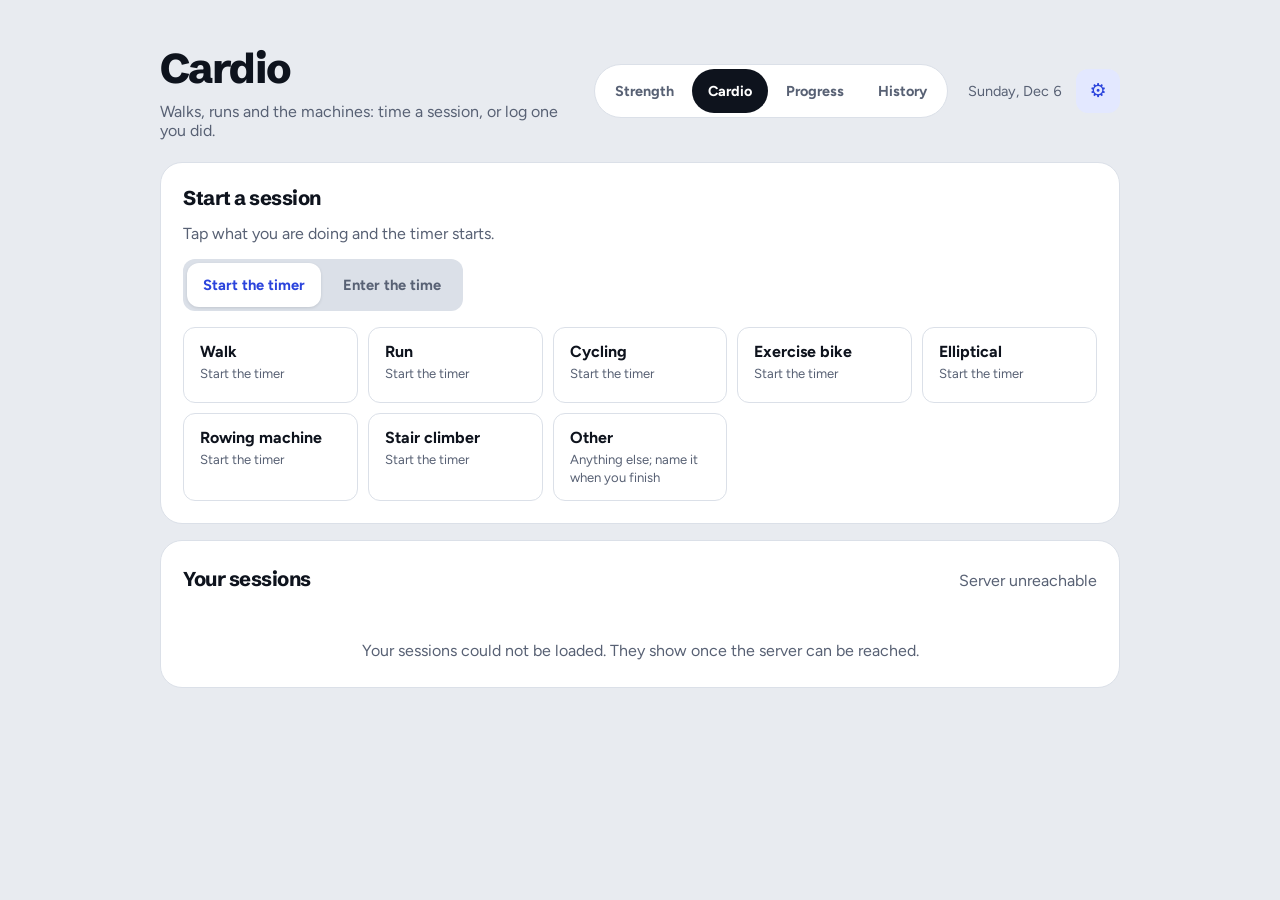
==== commit 98164e1e: "Set titles in Schibsted Grotesk and the rest in Figtree, replacing Inter Titles (h1 to h4) and the f" ====
--- a/frontend/cardio.html
+++ b/frontend/cardio.html
@@ -4,7 +4,8 @@
   <meta charset="UTF-8" />
   <meta name="viewport" content="width=device-width, initial-scale=1.0" />
   <title>Cardio | Workout Tracker</title>
-  <link rel="preload" href="fonts/inter-latin.woff2" as="font" type="font/woff2" crossorigin />
+  <link rel="preload" href="fonts/schibsted-grotesk-latin.woff2" as="font" type="font/woff2" crossorigin />
+  <link rel="preload" href="fonts/figtree-latin.woff2" as="font" type="font/woff2" crossorigin />
   <link rel="stylesheet" href="styles.css" />
   <script src="theme.js"></script>
   <link rel="manifest" href="/manifest.webmanifest" />
--- a/frontend/styles.css
+++ b/frontend/styles.css
@@ -1,9 +1,14 @@
-/* Inter is served with the app (fonts/, SIL Open Font License), so every phone, computer and test run draws the same
-   letters at the same sizes. The Latin file covers English; the extended one only loads for accented names. */
-@font-face { font-family:Inter; font-style:normal; font-weight:100 900; font-display:swap; src:url(fonts/inter-latin.woff2) format("woff2");
+/* Two typefaces, both served with the app (fonts/, SIL Open Font License), so every phone, computer and test run draws the same
+   letters at the same sizes: Schibsted Grotesk for titles and the big numbers being worked on, and Figtree for everything
+   else. Each has a Latin file for English and an extended one that only loads for accented names. */
+@font-face { font-family:"Schibsted Grotesk"; font-style:normal; font-weight:400 900; font-display:swap; src:url(fonts/schibsted-grotesk-latin.woff2) format("woff2");
   unicode-range:U+0000-00FF,U+0131,U+0152-0153,U+02BB-02BC,U+02C6,U+02DA,U+02DC,U+0304,U+0308,U+0329,U+2000-206F,U+20AC,U+2122,U+2191,U+2193,U+2212,U+2215,U+FEFF,U+FFFD; }
-@font-face { font-family:Inter; font-style:normal; font-weight:100 900; font-display:swap; src:url(fonts/inter-latin-ext.woff2) format("woff2");
-  unicode-range:U+0100-02BA,U+02BD-02C5,U+02C7-02CC,U+02CE-02D7,U+02DD-02FF,U+1D00-1DBF,U+1E00-1E9F,U+1EF2-1EFF,U+2020,U+20A0-20AB,U+20AD-20C0,U+2113,U+2C60-2C7F,U+A720-A7FF; }
+@font-face { font-family:"Schibsted Grotesk"; font-style:normal; font-weight:400 900; font-display:swap; src:url(fonts/schibsted-grotesk-latin-ext.woff2) format("woff2");
+  unicode-range:U+0100-02BA,U+02BD-02C5,U+02C7-02CC,U+02CE-02D7,U+02DD-02FF,U+0304,U+0308,U+0329,U+1D00-1DBF,U+1E00-1E9F,U+1EF2-1EFF,U+2020,U+20A0-20AB,U+20AD-20C0,U+2113,U+2C60-2C7F,U+A720-A7FF; }
+@font-face { font-family:Figtree; font-style:normal; font-weight:300 900; font-display:swap; src:url(fonts/figtree-latin.woff2) format("woff2");
+  unicode-range:U+0000-00FF,U+0131,U+0152-0153,U+02BB-02BC,U+02C6,U+02DA,U+02DC,U+0304,U+0308,U+0329,U+2000-206F,U+20AC,U+2122,U+2191,U+2193,U+2212,U+2215,U+FEFF,U+FFFD; }
+@font-face { font-family:Figtree; font-style:normal; font-weight:300 900; font-display:swap; src:url(fonts/figtree-latin-ext.woff2) format("woff2");
+  unicode-range:U+0100-02BA,U+02BD-02C5,U+02C7-02CC,U+02CE-02D7,U+02DD-02FF,U+0304,U+0308,U+0329,U+1D00-1DBF,U+1E00-1E9F,U+1EF2-1EFF,U+2020,U+20A0-20AB,U+20AD-20C0,U+2113,U+2C60-2C7F,U+A720-A7FF; }
 /* Colour themes. Every colour that changes with the theme is one of these variables: the page and card (--bg, --card,
    --sunk for panels set into a card), text (--ink, --muted), lines, the accent and what goes on it (--on-accent), a
    tint of it for chosen and secondary things (--accent-soft, --accent-line), the focus ring, and the glow the page's
@@ -12,7 +17,8 @@
    previews in Settings, which carry a data-palette of their own. */
 :root, [data-palette="light"] { --bg:#e8ebf0; --card:#fff; --ink:#0e131d; --muted:#586174; --accent:#2a43dc; --line:#dbe0e8; --on-accent:#fff;
   --accent-soft:#e3e8ff; --accent-line:#b4c0f7; --accent-ring:#2a43dc26; --sunk:#f2f4f8; --glow:#e3e8ff; }
-:root { --tab-bar:0px; --radius-control:12px; --radius-panel:16px; --radius-card:22px; }
+:root { --tab-bar:0px; --radius-control:12px; --radius-panel:16px; --radius-card:22px;
+  --font-display:"Schibsted Grotesk","Helvetica Neue",Arial,sans-serif; --font-body:Figtree,system-ui,-apple-system,"Segoe UI",sans-serif; }
 [data-theme="dark"], [data-palette="dark"] { color-scheme:dark; --bg:#0b0e13; --card:#151a22; --ink:#f0f3f8; --muted:#98a3b6; --accent:#8fa7ff; --line:#252c38; --on-accent:#080d28;
   --accent-soft:#1d2644; --accent-line:#37478a; --accent-ring:#8fa7ff33; --sunk:#10141b; --glow:#18213b; }
 /* Light themes. */
@@ -43,10 +49,14 @@
    leave the element showing, as it did for the rest timer and the empty-chart message. */
 [hidden] { display:none !important; }
 body {
-  margin:0; min-height:100vh; font-family:Inter,system-ui,-apple-system,sans-serif; color:var(--ink); background:var(--bg);
-  /* The single-storey a and the plainer 1 and 6 of Inter's alternates read faster at a glance across a gym. */
-  font-feature-settings:"cv11","ss03"; transition:background .2s,color .2s;
-}
+  margin:0; min-height:100vh; font-family:var(--font-body); color:var(--ink); background:var(--bg); transition:background .2s,color .2s;
+}
+/* Titles, and the few numbers that are the point of a screen (the weight and reps being logged, the next workout and the totals),
+   are the grotesk. Everything else, buttons and fields included, is in the body face. A field or button that is to be the grotesk
+   says so here, since they take the page's font from `font:inherit` below. The clocks stay in the body face on purpose: the
+   grotesk's tabular figures leave a gap around the colon ("1 : 29"), which Figtree's do not. */
+h1, h2, h3, h4, .program-next strong, .weight-stepper input, .reps-entry input, .summary-stats strong,
+.program-maxes strong { font-family:var(--font-display); }
 /* Numbers are set in tabular figures everywhere, so a weight that changes by 5 does not make its neighbours jump. */
 input[type=number], .weight-stepper input, .set-edit, .date, .cardio-clock, .summary-stats strong, .program-maxes strong { font-variant-numeric:tabular-nums; }
 .shell { width:min(960px,calc(100% - 32px)); margin:0 auto; padding:42px 0 60px; }
@@ -67,7 +77,7 @@
 .auth-notice { margin:18px 0 0; color:var(--ink); font-size:.9rem; line-height:1.45; }
 .link-button { justify-self:center; padding:8px; color:var(--accent); background:none; font-size:.85rem; }
 .link-button:hover { text-decoration:underline; transform:none; }
-header { display:flex; justify-content:space-between; align-items:flex-end; gap:20px; margin-bottom:28px; }
+header { display:flex; justify-content:space-between; align-items:center; gap:20px; margin-bottom:28px; }
 .header-actions { display:flex; align-items:center; gap:14px; margin-left:auto; }
 .form-feedback {
   position:sticky; top:12px; z-index:20; margin:0 0 20px; padding:12px 14px; box-shadow:0 6px 18px rgba(16,21,35,.12); color:#7e3942;
@@ -147,6 +157,9 @@
 .saved-workout-toggle[aria-expanded="true"] strong::after { content:"\00a0\00a0\25BE"; }
 .row-actions { display:flex; align-items:center; gap:8px; flex-shrink:0; }
 .row-actions > button { padding:8px 16px; font-size:.85rem; }
+/* Start on a row of a log (History, saved workouts, cardio sessions) is an outline: a column of solid accent would shout over what was
+   done. Solid accent is for the one thing a screen wants done: Start workout, Complete set, Finish. */
+.row-actions > .primary { color:var(--accent); background:transparent; box-shadow:inset 0 0 0 1.5px var(--accent-line); }
 .row-menu { position:relative; }
 .row-menu > summary { display:grid; place-items:center; width:44px; height:44px; border-radius:10px; font-weight:800; letter-spacing:1px; list-style:none; cursor:pointer; }
 .row-menu > summary::-webkit-details-marker { display:none; }
@@ -180,10 +193,10 @@
 .weight-stepper { display:flex; gap:6px; }
 .weight-stepper { gap:8px; }
 /* The weight is the number being worked on, so it is the biggest thing on the page, between steppers made for a thumb. */
-.weight-stepper input { flex:1; min-width:0; min-height:68px; font-size:2.25rem; font-weight:800; letter-spacing:-.03em; text-align:center; background:var(--sunk); border-color:transparent; border-radius:var(--radius-panel); }
-.weight-stepper button { flex:none; width:64px; min-height:68px; padding:0; font-size:1.2rem; border-radius:var(--radius-panel); }
-.reps-entry input { min-height:64px; font-size:1.75rem; font-weight:800; text-align:center; background:var(--sunk); border-color:transparent; border-radius:var(--radius-panel); }
-#completeSetBtn { min-height:64px; font-size:1.05rem; border-radius:var(--radius-panel); }
+.weight-stepper input { flex:1; min-width:0; min-height:4.25rem; line-height:1.1; font-size:2.25rem; font-weight:800; letter-spacing:-.03em; text-align:center; background:var(--sunk); border-color:transparent; border-radius:var(--radius-panel); }
+.weight-stepper button { flex:none; width:4rem; min-height:4.25rem; padding:0; font-size:1.2rem; border-radius:var(--radius-panel); }
+.reps-entry input { min-height:4.25rem; line-height:1.1; font-size:1.75rem; font-weight:800; text-align:center; background:var(--sunk); border-color:transparent; border-radius:var(--radius-panel); }
+#completeSetBtn { min-height:4.25rem; font-size:1.05rem; border-radius:var(--radius-panel); }
 .plate-hint { margin:10px 0 0; color:var(--muted); font-size:.88rem; }
 /* The plates for each side of the bar, each drawn to its size. */
 .plates { display:inline-flex; align-items:center; gap:3px; margin-left:4px; vertical-align:middle; }
@@ -636,6 +649,12 @@
 /* During a workout. */
 .active-workout .section-heading h2 { margin-bottom:0; }
 #endWorkoutBtn { flex:none; padding:8px 13px; font-size:.85rem; white-space:nowrap; }
+/* Buttons come in three tiers. Solid is the one thing to do here, the tint (.secondary) is the other things to do, and an outline is
+   for showing more or going elsewhere. Cancel is drawn in the muted ink, so it does not look like a neighbour of Start. */
+.section-heading-actions > .secondary, .more-workouts > button, .more-workouts > .button-link {
+  color:var(--accent); background:transparent; box-shadow:inset 0 0 0 1.5px var(--accent-line);
+}
+#endWorkoutBtn, #cardioCancelBtn { color:var(--muted); background:transparent; box-shadow:inset 0 0 0 1.5px var(--line); }
 .progress-toggle { margin-top:4px; }
 .active-exercise { padding:12px 0 4px; }
 .plan-sets { margin-top:8px; }
@@ -657,6 +676,8 @@
 @media (max-width:620px) {
   .card { padding:16px; border-radius:var(--radius-panel); }
   .card:not([hidden]) ~ .card { margin-top:12px; }
+  /* Last time's sets are the longest line on the screen; two lines of them, and the set entry stays where the thumb is. */
+  #activeExerciseLast { display:-webkit-box; -webkit-box-orient:vertical; -webkit-line-clamp:2; line-clamp:2; overflow:hidden; font-size:.9rem; }
   /* A dialog is a sheet that rises from the bottom, where the thumb is. */
   .modal-backdrop { padding:0; place-items:end center; }
   .settings-modal { width:100%; max-height:92%; padding:20px 18px calc(20px + env(safe-area-inset-bottom)); border-bottom:0; border-radius:24px 24px 0 0; }
@@ -691,7 +712,7 @@
 /* The rest bar drains along the bottom of the panel as the rest runs out. */
 .rest-panel { overflow:hidden; }
 .rest-panel::after {
-  content:""; position:absolute; left:0; bottom:0; height:4px; width:calc(var(--rest-left, 1) * 100%); background:var(--card);
+  content:""; position:absolute; left:0; bottom:0; height:6px; width:calc(var(--rest-left, 1) * 100%); background:var(--card);
   border-radius:0 3px 3px 0; transition:width .3s linear;
 }
 
@@ -699,6 +720,8 @@
 .firework { position:fixed; z-index:100; width:0; height:0; pointer-events:none; }
 .firework i { position:absolute; left:-3px; top:-3px; width:6px; height:6px; border-radius:50%; animation:spark 1s cubic-bezier(.15,.7,.3,1) forwards; }
 @keyframes spark { from { transform:translate(0,0) scale(1); opacity:1; } to { transform:translate(var(--dx),var(--dy)) scale(.3); opacity:0; } }
+/* The bar's track, so how much rest is left reads against how much there was. */
+.rest-panel::before { content:""; position:absolute; left:0; right:0; bottom:0; height:6px; background:var(--card); opacity:.25; }
 @media (prefers-reduced-motion:reduce) { .rest-panel::after { transition:none; } }
 
 /* The green flash when a rest is over: over everything, one soft pulse, never in the way of a tap. */
@@ -708,6 +731,8 @@
 /* Three rest buttons do not fit beside the countdown on a phone, so they take a row of their own under it. */
 @media (max-width:620px) {
   .rest-panel { flex-wrap:wrap; }
+  .rest-time { flex:1 1 100%; }
+  .rest-adjust { margin-left:auto; }
   .rest-actions { flex:1 1 100%; margin-left:0; }
   .rest-actions button { flex:1; }
   .rest-actions #restResetBtn { flex:none; }
@@ -892,3 +917,15 @@
 input[type=range] { height:44px; padding:0; }
 .weekday span { display:grid; place-items:center; min-height:44px; padding:0; }
 .calendar-day { min-height:24px; }
+
+/* The one moment of motion, and it answers a tap: after Complete set the next planned set pops in and the rest time settles, so a
+   logged set is seen to land. Nothing moves for someone who has asked for less motion, and nothing here moves a box, so a measure
+   taken the moment it appears is the same. */
+@media (prefers-reduced-motion:no-preference) {
+  .plan-sets li.current { animation:set-in .3s cubic-bezier(.2,.8,.3,1.25); }
+  .rest-panel { animation:rest-in .25s ease-out; }
+  .rest-time span { display:inline-block; transform-origin:left center; animation:rest-time-in .3s cubic-bezier(.2,.8,.3,1.25); }
+}
+@keyframes set-in { from { transform:scale(.88); } to { transform:scale(1); } }
+@keyframes rest-in { from { opacity:0; } to { opacity:1; } }
+@keyframes rest-time-in { from { transform:scale(1.3); } to { transform:scale(1); } }
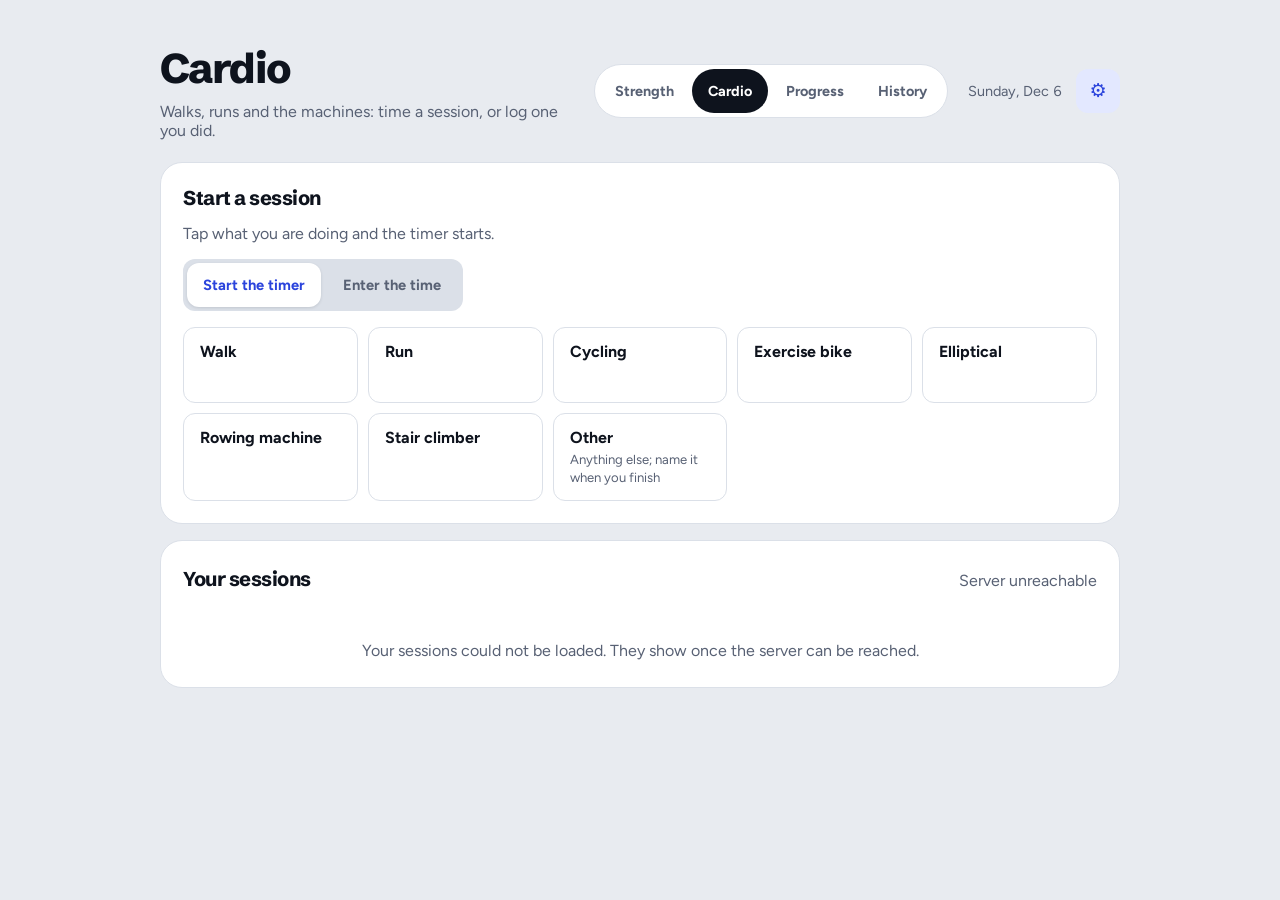
==== commit 80996810: "Download a finished workout or session as a .tcx file, for Strava or an app that writes to Apple Hea" ====
--- a/frontend/cardio.html
+++ b/frontend/cardio.html
@@ -65,6 +65,7 @@
       <ul class="summary-stats" id="cardioSummaryStats"></ul>
       <div class="summary-records" id="cardioSummaryRecords" hidden><h3>New personal records</h3><ul id="cardioSummaryRecordList"></ul></div>
       <a class="past-sessions-link" id="cardioSummaryProgress" href="progress.html">Every session, charted on Progress</a>
+      <button class="link-button summary-export" id="cardioSummaryExport" type="button" hidden>Download for Strava (.tcx)</button>
     </section>
 
     <section class="card" id="cardioStartCard" aria-labelledby="cardioStartTitle">
@@ -88,6 +89,7 @@
   <script src="devices.js"></script>
   <script src="reminders.js"></script>
   <script src="cardio-activities.js"></script>
+  <script src="activity-export.js"></script>
   <script src="cardio.js"></script>
   <script src="pwa.js"></script>
 </body>
--- a/frontend/styles.css
+++ b/frontend/styles.css
@@ -18,7 +18,9 @@
 :root, [data-palette="light"] { --bg:#e8ebf0; --card:#fff; --ink:#0e131d; --muted:#586174; --accent:#2a43dc; --line:#dbe0e8; --on-accent:#fff;
   --accent-soft:#e3e8ff; --accent-line:#b4c0f7; --accent-ring:#2a43dc26; --sunk:#f2f4f8; --glow:#e3e8ff; }
 :root { --tab-bar:0px; --radius-control:12px; --radius-panel:16px; --radius-card:22px;
-  --font-display:"Schibsted Grotesk","Helvetica Neue",Arial,sans-serif; --font-body:Figtree,system-ui,-apple-system,"Segoe UI",sans-serif; }
+  --font-display:"Schibsted Grotesk","Helvetica Neue",Arial,sans-serif; --font-body:Figtree,system-ui,-apple-system,"Segoe UI",sans-serif;
+  --rule:var(--line); }
+@supports (color:color-mix(in srgb, red, blue)) { :root { --rule:color-mix(in srgb, var(--ink) 16%, var(--bg)); } }
 [data-theme="dark"], [data-palette="dark"] { color-scheme:dark; --bg:#0b0e13; --card:#151a22; --ink:#f0f3f8; --muted:#98a3b6; --accent:#8fa7ff; --line:#252c38; --on-accent:#080d28;
   --accent-soft:#1d2644; --accent-line:#37478a; --accent-ring:#8fa7ff33; --sunk:#10141b; --glow:#18213b; }
 /* Light themes. */
@@ -105,9 +107,20 @@
 h1 { margin:0; font-size:clamp(2rem,5vw,3.25rem); font-weight:800; letter-spacing:-.045em; }
 .subtitle { color:var(--muted); margin:8px 0 0; }
 .date { color:var(--muted); font-size:.9rem; white-space:nowrap; }
+/* The line under a page's name (the Tracker's and History's): where things stand. Its height is kept while it fills in, so the page
+   does not move when the workouts arrive. */
+.page-status { min-height:1.5em; }
 /* Surfaces are told from the page by their tone, a hairline and their corners, not by a shadow: shadows are kept for what floats. */
 .card { background:var(--card); border:1px solid var(--line); border-radius:var(--radius-card); padding:24px; }
 .card:not([hidden]) ~ .card { margin-top:20px; }
+/* Not everything needs a surface. On the Tracker the next workout is the one raised thing (the ink panel); the program around it, the
+   templates and the saved workouts lie flat on the page, the lists told apart by a hairline and their headings. They stay .card in
+   the markup so the spacing between sections, and the rest being put away during a workout, work as they do for every other card. */
+.card.flat { padding:0; background:none; border:0; border-radius:0; }
+.card.ruled { padding-top:18px; border-top:1px solid var(--rule); }
+/* Lines between rows that sit on the page rather than on a card use --rule, which is darker than --line (a card's hairline is drawn
+   on white or the card tone; on the page it would all but vanish, about 1.1 to 1 in Light). */
+.card.flat .saved-workout, .card.flat .more-workouts, .card.flat .program-section { border-top-color:var(--rule); }
 h2 { font-size:1.25rem; font-weight:750; letter-spacing:-.025em; margin:0 0 20px; }
 .section-heading { display:flex; justify-content:space-between; align-items:baseline; gap:16px; }
 .section-heading-actions { display:flex; align-items:center; gap:12px; }
@@ -152,8 +165,9 @@
 .saved-workout-row { align-items:center; }
 .saved-workout-toggle { flex:1; min-width:0; padding:4px 0; color:inherit; background:none; border-radius:6px; font-weight:400; text-align:left; }
 .saved-workout-toggle:hover { transform:none; }
-/* The triangle after the name joins its last word with a no-break space, so a long name never leaves it on a line alone. */
-.saved-workout-toggle strong::after { content:"\00a0\00a0\25B8"; color:var(--muted); font-size:.8em; }
+/* The triangle after the name joins its last word with a no-break space, so a long name never leaves it on a line alone. It is the
+   accent, as the triangles of the other folded things (Training maxes, Past sessions) are, so it reads as the same thing. */
+.saved-workout-toggle strong::after { content:"\00a0\00a0\25B8"; color:var(--accent); font-size:.9em; }
 .saved-workout-toggle[aria-expanded="true"] strong::after { content:"\00a0\00a0\25BE"; }
 .row-actions { display:flex; align-items:center; gap:8px; flex-shrink:0; }
 .row-actions > button { padding:8px 16px; font-size:.85rem; }
@@ -171,13 +185,9 @@
 .row-menu-items button:hover { background:var(--bg); transform:none; }
 .row-menu-items .danger, html[data-theme="dark"] .row-menu-items .danger { color:#ab3a49; background:none; }
 html[data-theme="dark"] .row-menu-items .danger { color:#ff9eaa; }
-/* Start again: a few recent workouts, each a tap from starting. */
-.recent-list { margin:14px 0 0; padding:0; list-style:none; }
-.recent-workout { display:flex; justify-content:space-between; align-items:center; gap:16px; padding:12px 0; border-top:1px solid var(--line); }
-.recent-workout:first-child { padding-top:0; border-top:0; }
-.recent-workout strong { display:block; font-size:.95rem; }
-.recent-workout span { color:var(--muted); font-size:.85rem; }
-.recent-workout button { flex-shrink:0; padding:9px 18px; }
+/* The workout that is due leads Recent workouts: marked, with its Start solid, the one thing this list suggests doing. */
+.due-tag { margin-right:4px; padding:2px 8px; color:var(--accent); background:var(--accent-soft); border-radius:999px; font-size:.72rem; font-style:normal; font-weight:800; white-space:nowrap; }
+.saved-workout.is-due .row-actions > .primary { color:var(--on-accent); background:var(--accent); box-shadow:none; }
 .template-area-actions { display:flex; justify-content:flex-end; margin-top:14px; }
 .workout-details { margin-top:14px; padding:14px; background:var(--sunk); border-radius:10px; }
 .workout-details ul { margin:0; padding:0; list-style:none; }
@@ -214,7 +224,14 @@
 .set-number { color:var(--muted); font-size:.85rem; font-weight:700; }
 .set-field { display:flex; align-items:center; gap:6px; color:var(--muted); font-size:.85rem; }
 .set-edit { min-width:0; padding:8px 9px; }
-.active-exercise .subtitle + .subtitle { margin-top:4px; }
+/* What to do this set, and what was done last time, are read mid-set and at arm's length: body text in the ink, not a muted caption.
+   In last time's line the label is the quiet part and the sets the firm one. */
+.exercise-context { margin:6px 0 0; color:var(--ink); font-size:1rem; line-height:1.45; }
+.exercise-context.target { font-weight:650; }
+.exercise-context + .exercise-context { margin-top:4px; }
+.context-label { color:var(--muted); }
+/* A run of sets goes to the next line whole when it fits there, and breaks inside itself only when it is longer than a line. */
+.set-run { display:inline-block; max-width:100%; font-weight:600; }
 .footer-buttons { display:flex; gap:10px; }
 .add-exercise { margin-top:18px; }
 .add-exercise summary { color:var(--accent); font-size:.9rem; font-weight:700; cursor:pointer; }
@@ -277,7 +294,7 @@
 .rest-adjust button { padding:6px 10px; color:var(--ink); font-size:.82rem; background:var(--card); }
 .rest-actions button { padding:9px 13px; color:var(--ink); background:var(--card); }
 .template-grid { display:grid; grid-template-columns:repeat(2, minmax(0, 1fr)); gap:14px; }
-.template-card { display:flex; flex-direction:column; justify-content:space-between; gap:16px; padding:16px; border:1px solid var(--line); border-radius:12px; }
+.template-card { display:flex; flex-direction:column; justify-content:space-between; gap:16px; padding:16px; background:var(--card); border:1px solid var(--line); border-radius:12px; }
 .template-card h3 { margin:0 0 6px; font-size:1rem; }
 .template-card p { margin:0; color:var(--muted); font-size:.85rem; line-height:1.5; }
 .template-card button { align-self:flex-start; padding:9px 12px; font-size:.82rem; }
@@ -312,16 +329,17 @@
 html[data-theme="dark"] .plan-sets li.done { color:#a5e5c2; background:#193b2d; border-color:#2f654b; }
 .program-notice { margin:0 0 16px; padding:12px 14px; color:#22634c; background:#edf9f2; border:1px solid #b9e3ca; border-radius:10px; font-size:.9rem; }
 html[data-theme="dark"] .program-notice { color:#a5e5c2; background:#193b2d; border-color:#2f654b; }
-.program-next { display:flex; justify-content:space-between; align-items:center; gap:16px; padding:16px; color:var(--card); background:var(--ink); border-radius:var(--radius-panel); }
+/* The next workout is the Tracker's one raised surface, so it is the biggest thing on it: a card's own corners, and its name large. */
+.program-next { display:flex; justify-content:space-between; align-items:center; gap:16px; padding:20px 22px; color:var(--card); background:var(--ink); border-radius:var(--radius-card); }
 .program-kicker { color:var(--card); background:var(--ink); font-size:.85rem; font-weight:700; opacity:.8; }
-.program-next strong { display:block; margin-top:4px; font-size:1.5rem; font-weight:800; letter-spacing:-.03em; }
+.program-next strong { display:block; margin-top:4px; font-size:clamp(1.65rem,5.5vw,2.25rem); font-weight:800; letter-spacing:-.035em; line-height:1.1; }
 .program-next ul { margin:8px 0 0; padding:0; list-style:none; color:var(--card); background:var(--ink); opacity:.8; font-size:.88rem; line-height:1.6; }
 .program-next-actions, .program-day-actions { display:flex; align-items:center; gap:8px; flex-shrink:0; }
 .program-next .primary { color:var(--ink); background:var(--card); }
 .program-next .secondary { color:var(--card); background:var(--ink); box-shadow:inset 0 0 0 1.5px var(--card); }
 .program-subheading { margin:22px 0 10px; font-size:.95rem; }
 .program-maxes { display:grid; grid-template-columns:repeat(auto-fit, minmax(150px, 1fr)); gap:10px; margin:0; padding:0; list-style:none; }
-.program-maxes li { display:grid; gap:3px; padding:12px; border:1px solid var(--line); border-radius:10px; }
+.program-maxes li { display:grid; gap:3px; padding:12px; background:var(--card); border:1px solid var(--line); border-radius:10px; }
 .program-maxes span, .program-maxes small { color:var(--muted); font-size:.8rem; }
 .program-maxes strong { font-size:1.1rem; }
 .program-maxes small.warn { color:#ab3a49; }
@@ -387,6 +405,9 @@
 .record strong { color:var(--ink); font-size:1rem; }
 .record-label { color:var(--ink); font-weight:600; }
 .record-date { white-space:nowrap; }
+/* A tile of the This exercise card on Progress: a record's box, which is not a button, so it does not answer a hover. */
+.record.fact:hover { border-color:var(--line); }
+.exercise-facts { margin-top:14px; }
 .modal-backdrop { position:fixed; inset:0; z-index:10; display:grid; place-items:center; padding:20px; background:rgba(16,21,35,.48); }
 .settings-modal {
   width:min(440px,100%); max-height:100%; overflow-y:auto; padding:24px; color:var(--ink); background:var(--card); border:1px solid var(--line);
@@ -396,12 +417,13 @@
 .settings-heading h2 { margin:0; }
 .modal-close { flex:none; width:44px; height:44px; padding:0; color:var(--muted); background:transparent; font-size:1.5rem; line-height:1; }
 .settings-modal form { display:grid; gap:8px; }
-.settings-modal form > label:not(.setting-check) { margin-top:8px; }
+.settings-modal .fold-body > label:not(.setting-check) { margin-top:8px; }
 /* Appearance: a swatch for each theme, its preview drawn in the theme's own colours (a data-palette of its own), the
    name in the page's. The radio itself is invisible but still takes the focus and the arrow keys. */
-.theme-picker { display:grid; grid-template-columns:repeat(auto-fill,minmax(86px,1fr)); gap:10px; margin:8px 0 0; padding:0; border:0; }
+.theme-picker { min-width:0; margin:8px 0 0; padding:0; border:0; }
+.theme-row { display:flex; gap:10px; padding:2px 2px 10px; overflow-x:auto; scroll-snap-type:x proximity; scrollbar-width:thin; }
 .theme-picker legend { margin:0 0 7px; padding:0; color:var(--muted); font-size:.78rem; font-weight:700; }
-.theme-swatch { position:relative; display:grid; gap:6px; color:var(--muted); font-size:.8rem; font-weight:600; text-align:center; cursor:pointer; }
+.theme-swatch { position:relative; display:grid; flex:0 0 84px; gap:6px; scroll-snap-align:start; color:var(--muted); font-size:.8rem; font-weight:600; text-align:center; cursor:pointer; }
 .theme-swatch input { position:absolute; width:1px; height:1px; margin:0; opacity:0; }
 .theme-preview { display:flex; height:52px; overflow:hidden; border:2px solid var(--line); border-radius:12px; }
 .theme-preview > span { position:relative; flex:1; background:linear-gradient(135deg,var(--glow),var(--bg) 60%); }
@@ -413,13 +435,18 @@
 .setting-check { display:flex; align-items:flex-start; gap:9px; margin-top:12px; padding:12px 0; color:var(--muted); font-size:.9rem; line-height:1.4; }
 .setting-check input { width:auto; margin:2px 0 0; }
 input[type="range"] { padding:0; border:0; background:transparent; accent-color:var(--accent); }
-.settings-modal form > .test-alert { justify-self:start; margin-top:10px; }
+.settings-modal .fold-body > .test-alert { justify-self:start; margin-top:10px; }
 .settings-modal :disabled { opacity:.5; cursor:not-allowed; }
 .settings-actions { display:flex; justify-content:flex-end; align-items:center; gap:10px; margin-top:20px; padding-top:18px; border-top:1px solid var(--line); }
-/* Settings in sections, each under a heading with a line above it. */
-.settings-modal form > .settings-section { margin:18px 0 2px; padding-top:16px; border-top:1px solid var(--line); font-size:1rem; }
-.settings-modal form > .settings-section:first-child { margin-top:0; padding-top:0; border-top:0; }
-.settings-section + .data-section, .settings-section + .account-row { margin-top:0; padding-top:0; border-top:0; }
+/* Settings in sections that fold open, each a row with a line above it: its heading, and at the right the values it holds (what
+   the table's summary says), until it is open. General is open with the dialog; the others are folded. The fold's own rules are
+   Progress's (.fold-summary and the rest). */
+.settings-fold { border-top:1px solid var(--line); }
+.settings-fold:first-of-type { border-top:0; }
+.settings-fold > .fold-summary { padding:4px 0; }
+.settings-section { margin:0; font-size:1rem; }
+.settings-fold > .fold-body { display:grid; gap:8px; padding:2px 0 14px; }
+.settings-fold .data-section, .settings-fold .account-row { margin-top:0; padding-top:0; border-top:0; }
 .settings-saved { margin:0 auto 0 0; font-size:.85rem; }
 /* Bar and plates: the bar weight, a row of plate ticks that wraps, and the weight step. */
 .equipment-fields { display:grid; gap:8px; }
@@ -455,7 +482,12 @@
   .set-entry > button{width:100%}
   .section-heading-actions{align-items:flex-end; flex-direction:column; gap:8px}
   .progress-filters{grid-template-columns:repeat(2, minmax(0, 1fr))}
-  .progress-filters > div:nth-child(1), .progress-filters > div:nth-child(2), .progress-filters button{grid-column:1/-1}
+  /* The three choosers each have a line, since "All workout types" does not fit half a phone; From and To share one, their
+     fields a little tighter so a full date (12/31/2026) and the calendar icon fit in half of it. */
+  .progress-filters > div:nth-child(1), .progress-filters > div:nth-child(2), .progress-filters > div:nth-child(3), .progress-filters button{grid-column:1/-1}
+  .progress-filters input[type=date]{padding-inline:10px; font-size:.9rem}
+  /* With the text enlarged a whole date does not fit in half a phone, whatever the padding, so From and To have a line each. */
+  html:is([data-text-size="large"], [data-text-size="larger"], [data-text-size="largest"]) .progress-filters > div:nth-child(n+4){grid-column:1/-1}
   .progress-filters button{width:100%}
 }
 @media (max-width:620px) {
@@ -486,6 +518,15 @@
 .calendar-day.trained.cardio { background:transparent; box-shadow:inset 0 0 0 3px var(--accent); }
 .calendar-day.future { background:transparent; border:1px dashed var(--line); }
 .calendar-day.today { outline:2px solid var(--ink); outline-offset:1px; }
+/* A card's title with a note on its right (the streak, a count) and its introduction under both. The note is on the title's line, and
+   goes under it rather than being squeezed into a few words a line when it will not fit beside it (a wrapping flex line only shrinks an
+   item that is alone on it). It must still be able to wrap there: the longest streak note is wider than a phone at the largest Text
+   size, and a nowrap one ran 40px off the side of it. The introduction has the card's whole width instead of what is left beside
+   the note. */
+.heading-line { flex-wrap:wrap; row-gap:2px; }
+.heading-line h2 { margin-bottom:0; }
+.heading-line > .subtitle { margin:0; }
+.heading-intro { margin:6px 0 0; }
 .calendar-streak { color:var(--accent); font-weight:800; }
 .calendar-note { margin:12px 0 0; font-size:.82rem; }
 .calendar-day[title] { cursor:pointer; }
@@ -530,6 +571,13 @@
 .summary-stats li { display:grid; gap:3px; padding:12px; border:1px solid var(--line); border-radius:10px; }
 .summary-stats strong { font-size:1.2rem; }
 .summary-stats span { color:var(--muted); font-size:.8rem; }
+/* The summary leads with what changed: the comparison with last time is the headline, under the title, with goals and records below
+   it. The totals are then one quiet line, label before value, since they were never the news. With nothing to lead with (a first
+   workout) they keep their boxes (see has-lead, set in summary.js). */
+.summary-headline { margin:16px 0 0; font-family:var(--font-display); font-size:clamp(1.2rem, 4.2vw, 1.5rem); font-weight:750; letter-spacing:-.02em; line-height:1.25; text-wrap:balance; }
+.workout-summary.has-lead .summary-stats { display:flex; flex-wrap:wrap; gap:4px 20px; margin:16px 0 0; }
+.workout-summary.has-lead .summary-stats li { display:flex; flex-direction:row-reverse; justify-content:flex-end; align-items:baseline; gap:6px; padding:0; border:0; }
+.workout-summary.has-lead .summary-stats strong { font-size:1rem; }
 .summary-records h3 { margin:20px 0 8px; font-size:.95rem; }
 .summary-records ul { display:grid; gap:6px; margin:0; padding:0; list-style:none; }
 .summary-records li { padding:10px 12px; color:#22634c; background:#edf9f2; border:1px solid #b9e3ca; border-radius:10px; font-size:.9rem; }
@@ -574,6 +622,7 @@
 .past-sessions li { display:grid; gap:2px; }
 .past-sessions li span:first-child { color:var(--muted); font-size:.82rem; }
 .past-sessions-link { color:var(--accent); font-weight:600; }
+.summary-export { display:block; margin-top:6px; padding:12px 0; }
 /* Reps left in the tank, tapped before Complete set. */
 .effort-choices { display:flex; flex-wrap:wrap; align-items:center; gap:6px; margin-top:10px; color:var(--muted); font-size:.85rem; }
 .effort-choices span { flex-basis:100%; }
@@ -584,9 +633,12 @@
 .template-exercise-row .template-superset { grid-column:1 / -1; margin:0; }
 /* Every session of one exercise, on Progress. */
 .session-list { display:grid; gap:8px; margin:14px 0 0; padding:0; list-style:none; }
-.session-list li { display:grid; gap:4px; padding:10px 14px; border:1px solid var(--line); border-radius:10px; color:var(--muted); font-size:.88rem; }
-.session-list li div { display:flex; flex-wrap:wrap; gap:4px 10px; align-items:baseline; }
-.session-list li strong { color:var(--ink); }
+.session-list li.session { display:grid; gap:4px; padding:10px 14px; border:1px solid var(--line); border-radius:10px; color:var(--muted); font-size:.88rem; }
+.session-list li.session div { display:flex; flex-wrap:wrap; gap:4px 10px; align-items:baseline; }
+.session-list li.session strong { color:var(--ink); }
+/* The sessions are History's folding groups (years, months); their rows are spaced as the boxes were. */
+.session-list .history-month-list { display:grid; gap:8px; margin:4px 0 10px; }
+.session-list .history-year:first-child { margin-top:0; }
 .workout-details li strong a { display:inline-flex; align-items:center; min-height:44px; margin:-12px 0; color:inherit; text-decoration:underline; text-decoration-color:var(--line); text-underline-offset:3px; }
 /* On a phone: a small header (the title and Settings), and the pages as a tab bar along the bottom, in reach of a thumb.
    The install bar and the pinned rest timer sit above the tab bar, and the page leaves room for it at the bottom. */
@@ -615,10 +667,35 @@
 /* History: a search, then the workouts a month at a time under a heading with the month's count and time. */
 .history-search { margin-top:16px; }
 .history-feedback { margin:12px 0 0; }
-.history-month-heading { display:flex; flex-wrap:wrap; justify-content:space-between; align-items:baseline; gap:4px 12px; margin:28px 0 8px; font-size:1rem; }
-.history-month:first-child .history-month-heading { margin-top:6px; }
-.history-month-total { color:var(--muted); font-size:.85rem; font-weight:600; }
-.history-month-list { margin:0; padding:0; list-style:none; }
+/* The list is years, each holding months, each folded or open on its heading, with its workouts and time at the right. The heading is
+   the summary of a <details>; its triangle is the accent's, as the other folded things', and turns down when open. A year is the larger
+   heading and is set off from the one above by a hairline. */
+.history-year-list, .history-month-list { margin:0; padding:0; list-style:none; }
+.history-group > summary { display:flex; flex-wrap:wrap; align-items:baseline; gap:2px 10px; list-style:none; cursor:pointer; }
+.history-group > summary::-webkit-details-marker { display:none; }
+.history-group > summary::before { content:"\25B8"; color:var(--accent); font-size:.9em; }
+.history-group[open] > summary::before { content:"\25BE"; }
+.history-group-name { margin:0; font-size:1.02rem; font-weight:750; letter-spacing:-.01em; }
+.history-group-total { margin-left:auto; color:var(--muted); font-size:.85rem; font-weight:600; }
+.history-year { margin-top:10px; border-top:1px solid var(--line); }
+.history-year:first-child { margin-top:6px; border-top:0; }
+.history-year-group > summary .history-group-name { font-size:1.2rem; font-weight:800; letter-spacing:-.025em; }
+.history-year-group > summary { padding:8px 0; }
+.history-month-group > summary { padding:4px 0 4px 18px; }
+/* Progress under its chart: rows that fold open, each saying where it stands in one line, so the page is the chart and what it
+   needs, not eight cards of the same weight. The title is the row's heading and the state at the right is hidden once it is open,
+   since what it says is then in front of you. Flat on the page, set off by a hairline, as the Tracker's lists are. */
+.fold-summary { display:flex; flex-wrap:wrap; align-items:baseline; gap:2px 12px; list-style:none; cursor:pointer; }
+.fold-summary::-webkit-details-marker { display:none; }
+.fold-summary::before { content:"\25B8"; color:var(--accent); font-size:.9em; }
+.fold-details[open] > .fold-summary::before { content:"\25BE"; }
+.fold-summary h2 { margin:0; }
+.fold-state { margin-left:auto; color:var(--muted); font-size:.9rem; text-align:right; }
+.fold-state:empty, .fold-details[open] > .fold-summary > .fold-state { display:none; }
+.fold-body { padding:6px 0 14px; }
+/* One list of rows: no space between them but their hairlines (the first still has the page's spacing above it). */
+.card.flat.ruled.fold { padding-top:6px; padding-bottom:0; }
+.card.fold ~ .card.fold { margin-top:0; }
 .row-actions > .button-link { padding:8px 16px; }
 /* A day picked on the calendar marks its workouts for a moment. */
 @keyframes picked { from { background:var(--accent-soft); box-shadow:0 0 0 8px var(--accent-soft); } to { background:transparent; box-shadow:0 0 0 8px transparent; } }
@@ -630,13 +707,11 @@
 h2 { margin-bottom:14px; }
 .section-heading > div > h2:only-child { margin-bottom:12px; }
 #storageStatus:empty { display:none; }
-.recent-workout { padding:10px 0; }
 /* The program: its menu in the heading, the next workout, then the weights and the week folded away. */
 .program-menu { flex:none; }
 .program-heading { align-items:flex-start; }
 .program-heading h2 { margin-bottom:4px; }
 .program-heading .subtitle { margin:0 0 14px; }
-.program-next { padding:14px; }
 .program-next ul { line-height:1.45; }
 .program-section { border-top:1px solid var(--line); }
 .program-next + .program-section, .program-notice + .program-section { margin-top:14px; }
@@ -676,8 +751,8 @@
 @media (max-width:620px) {
   .card { padding:16px; border-radius:var(--radius-panel); }
   .card:not([hidden]) ~ .card { margin-top:12px; }
-  /* Last time's sets are the longest line on the screen; two lines of them, and the set entry stays where the thumb is. */
-  #activeExerciseLast { display:-webkit-box; -webkit-box-orient:vertical; -webkit-line-clamp:2; line-clamp:2; overflow:hidden; font-size:.9rem; }
+  /* Last time's sets are the longest line on the screen; three lines of them at most, and the set entry stays where the thumb is. */
+  #activeExerciseLast { display:-webkit-box; -webkit-box-orient:vertical; -webkit-line-clamp:3; line-clamp:3; overflow:hidden; }
   /* A dialog is a sheet that rises from the bottom, where the thumb is. */
   .modal-backdrop { padding:0; place-items:end center; }
   .settings-modal { width:100%; max-height:92%; padding:20px 18px calc(20px + env(safe-area-inset-bottom)); border-bottom:0; border-radius:24px 24px 0 0; }
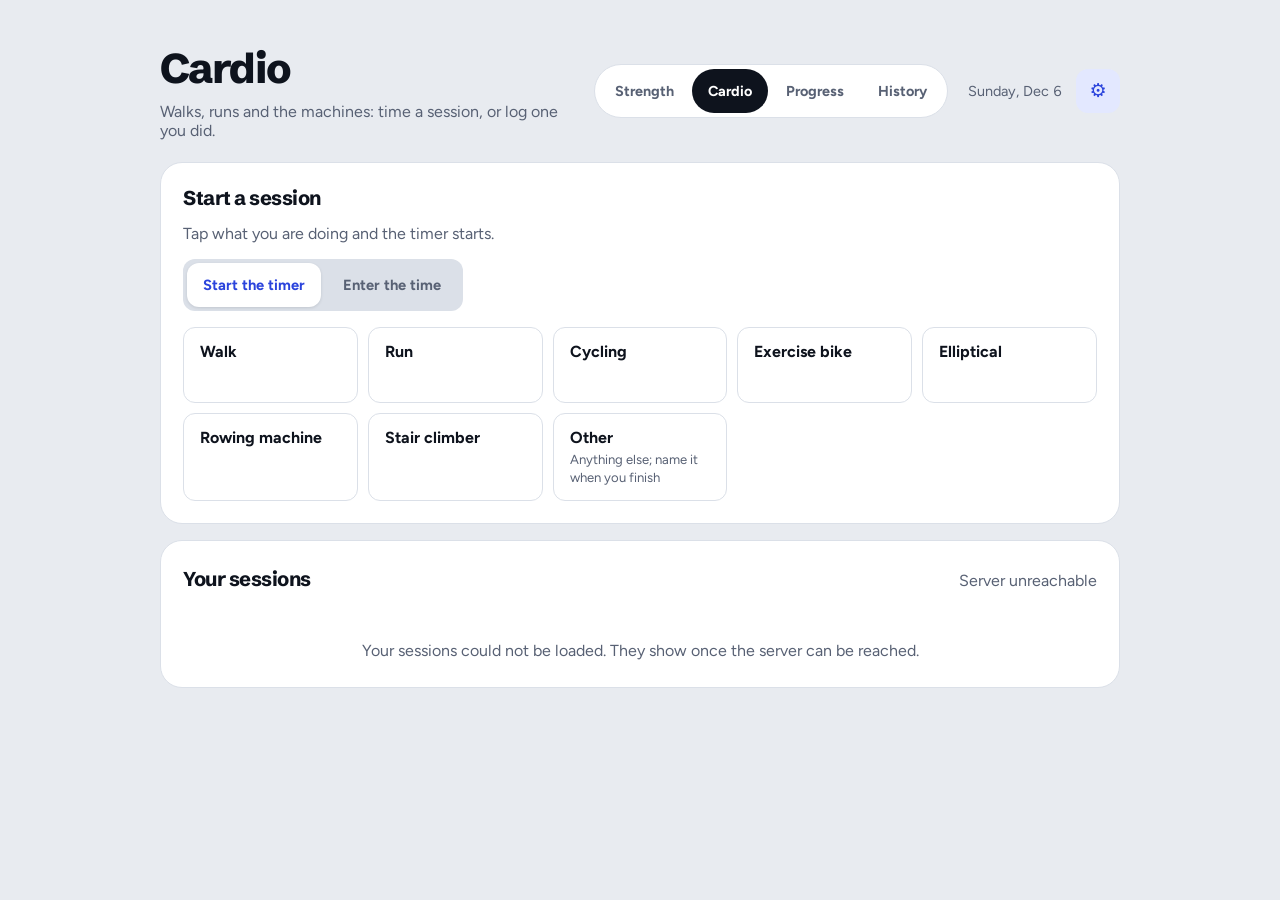
==== commit 9cbf1799: "Celebrate progress: full-screen fireworks, achievements, streaks and encouraging lines Fireworks now" ====
--- a/frontend/cardio.html
+++ b/frontend/cardio.html
@@ -62,7 +62,10 @@
 
     <section class="card workout-summary" id="cardioSummary" aria-labelledby="cardioSummaryTitle" hidden>
       <div class="section-heading"><div><h2 id="cardioSummaryTitle">Session saved</h2><p class="subtitle" id="cardioSummaryName"></p></div><button class="secondary" id="cardioSummaryDone" type="button">Done</button></div>
+      <p class="summary-splash" id="cardioSummarySplash"></p>
+      <div class="summary-records summary-achievements" id="cardioSummaryAchievements" hidden><h3>Achievements unlocked</h3><ul id="cardioSummaryAchievementList"></ul></div>
       <ul class="summary-stats" id="cardioSummaryStats"></ul>
+      <p class="summary-line summary-streak" id="cardioSummaryStreak" hidden></p>
       <div class="summary-records" id="cardioSummaryRecords" hidden><h3>New personal records</h3><ul id="cardioSummaryRecordList"></ul></div>
       <a class="past-sessions-link" id="cardioSummaryProgress" href="progress.html">Every session, charted on Progress</a>
       <button class="link-button summary-export" id="cardioSummaryExport" type="button" hidden>Download for Strava (.tcx)</button>
@@ -89,6 +92,8 @@
   <script src="devices.js"></script>
   <script src="reminders.js"></script>
   <script src="cardio-activities.js"></script>
+  <script src="records.js"></script>
+  <script src="achievements.js"></script>
   <script src="activity-export.js"></script>
   <script src="cardio.js"></script>
   <script src="pwa.js"></script>
--- a/frontend/styles.css
+++ b/frontend/styles.css
@@ -622,6 +622,19 @@
 .past-sessions li { display:grid; gap:2px; }
 .past-sessions li span:first-child { color:var(--muted); font-size:.82rem; }
 .past-sessions-link { color:var(--accent); font-weight:600; }
+/* What a finished workout earned (achievements.js): a line to cheer it, its achievements in gold above its records, and the streak. */
+.summary-splash { margin:12px 0 0; color:var(--accent); font-family:var(--font-display); font-size:clamp(1.05rem, 3.6vw, 1.3rem); font-weight:750; letter-spacing:-.01em; text-wrap:balance; }
+.summary-achievements li { display:grid; gap:2px; color:#5c3f00; background:#fff4d6; border-color:#efcd6e; }
+.summary-achievements li strong { font-size:1rem; }
+.summary-achievements li span { font-size:.85rem; }
+html[data-theme="dark"] .summary-achievements li { color:#ffe2a0; background:#3a2e10; border-color:#6b5520; }
+.summary-streak { color:var(--ink); font-weight:700; }
+/* The Tracker's line to start on, under the page's status, between workouts only. */
+.splash { margin:2px 0 0; color:var(--accent); font-size:.95rem; font-weight:600; font-style:italic; }
+body.training .splash { display:none; }
+/* History's line about the streak: a new best is celebrated, a streak to keep is a nudge. */
+.streak-note { margin:6px 0 0; color:var(--ink); font-size:.95rem; font-weight:700; }
+.streak-note.best { color:var(--accent); }
 .summary-export { display:block; margin-top:6px; padding:12px 0; }
 /* Reps left in the tank, tapped before Complete set. */
 .effort-choices { display:flex; flex-wrap:wrap; align-items:center; gap:6px; margin-top:10px; color:var(--muted); font-size:.85rem; }
@@ -723,7 +736,7 @@
 .program-day-actions { flex-direction:row; }
 /* During a workout. */
 .active-workout .section-heading h2 { margin-bottom:0; }
-#endWorkoutBtn { flex:none; padding:8px 13px; font-size:.85rem; white-space:nowrap; }
+#endWorkoutBtn, #bigViewBtn { flex:none; padding:8px 13px; font-size:.85rem; white-space:nowrap; }
 /* Buttons come in three tiers. Solid is the one thing to do here, the tint (.secondary) is the other things to do, and an outline is
    for showing more or going elsewhere. Cancel is drawn in the muted ink, so it does not look like a neighbour of Start. */
 .section-heading-actions > .secondary, .more-workouts > button, .more-workouts > .button-link {
@@ -791,10 +804,24 @@
   border-radius:0 3px 3px 0; transition:width .3s linear;
 }
 
-/* The firework for a new personal record: sparks from the middle of a button, over everything, never in the way of a tap. */
-.firework { position:fixed; z-index:100; width:0; height:0; pointer-events:none; }
-.firework i { position:absolute; left:-3px; top:-3px; width:6px; height:6px; border-radius:50%; animation:spark 1s cubic-bezier(.15,.7,.3,1) forwards; }
-@keyframes spark { from { transform:translate(0,0) scale(1); opacity:1; } to { transform:translate(var(--dx),var(--dy)) scale(.3); opacity:0; } }
+/* The firework show (celebrate in common.js): bursts across the whole screen, and confetti for the big moments. Over everything,
+   the big view and the banner included, and never in the way of a tap. Each burst and piece waits its --delay, unseen. */
+.firework { position:fixed; inset:0; z-index:100; overflow:hidden; pointer-events:none; }
+.firework-burst { position:absolute; width:0; height:0; }
+.firework i { position:absolute; left:-4px; top:-4px; width:8px; height:8px; border-radius:50%; background:currentColor;
+  box-shadow:0 0 8px 1px currentColor; animation:spark 1.25s cubic-bezier(.12,.75,.3,1) var(--delay, 0s) both; }
+@keyframes spark {
+  0% { transform:translate(0,0) scale(.4); opacity:0; }
+  6% { transform:translate(calc(var(--dx) * .08), calc(var(--dy) * .08)) scale(1.2); opacity:1; }
+  70% { transform:translate(calc(var(--dx) * .92), calc(var(--dy) * .92)) scale(.8); opacity:.9; }
+  100% { transform:translate(var(--dx), calc(var(--dy) + var(--fall, 0px))) scale(.3); opacity:0; }
+}
+.firework b { position:absolute; top:-16px; width:9px; height:14px; border-radius:2px; animation:confetti 2.2s cubic-bezier(.3,.1,.6,1) var(--delay, 0s) both; }
+@keyframes confetti {
+  0% { transform:translate(0,0) rotate(0); opacity:0; }
+  4%, 85% { opacity:1; }
+  100% { transform:translate(var(--sway), var(--drop)) rotate(var(--spin)); opacity:0; }
+}
 /* The bar's track, so how much rest is left reads against how much there was. */
 .rest-panel::before { content:""; position:absolute; left:0; right:0; bottom:0; height:6px; background:var(--card); opacity:.25; }
 @media (prefers-reduced-motion:reduce) { .rest-panel::after { transition:none; } }
@@ -825,6 +852,17 @@
 .goal.reached .goal-foot span { color:#22634c; font-weight:700; }
 html[data-theme="dark"] .goal.reached .goal-foot span { color:#a5e5c2; }
 .goal-foot .link-button { padding:2px 4px; }
+/* Progress's achievements: a row for each kind, gold once one is earned, its tiers as marks and a bar to the next. */
+.achievement-list { display:grid; grid-template-columns:repeat(auto-fill, minmax(250px, 1fr)); gap:10px; margin:18px 0 0; padding:0; list-style:none; }
+.achievement-list .empty { grid-column:1/-1; }
+.achievement { display:grid; align-content:start; gap:6px; padding:14px 16px; color:var(--muted); border:1px solid var(--line); border-radius:12px; font-size:.85rem; }
+.achievement strong { color:var(--ink); font-size:1rem; }
+.achievement-head { display:flex; justify-content:space-between; align-items:baseline; gap:10px; }
+.achievement-marks { display:flex; flex:none; gap:4px; }
+.achievement-marks i { width:9px; height:9px; border:1.5px solid var(--line); border-radius:50%; }
+.achievement-marks i.on { background:#d9a21b; border-color:#d9a21b; }
+.achievement.earned { border-color:#e3bf5a; background:linear-gradient(180deg, rgba(245,184,61,.12), transparent 70%); }
+.achievement.earned .achievement-bar span { background:#d9a21b; }
 .goal-form { display:grid; grid-template-columns:2fr 1fr 1fr auto; gap:12px; align-items:end; margin-top:18px; }
 .goal-feedback { min-height:1.2em; margin:10px 0 0; color:var(--muted); font-size:.9rem; }
 .goal-feedback.error { color:#ab3a49; }
@@ -1004,3 +1042,37 @@
 @keyframes set-in { from { transform:scale(.88); } to { transform:scale(1); } }
 @keyframes rest-in { from { opacity:0; } to { opacity:1; } }
 @keyframes rest-time-in { from { transform:scale(1.3); } to { transform:scale(1); } }
+
+/* The big view (big-view.js): the set and the rest clock in very large type, to read from a few feet away. One palette whatever
+   the theme (white on black, 7:1 or better throughout), since it is read across a room, often in glare. It sits above the page, its
+   tab bar and its install bar, but under the page's feedback banner and the rest flash, which still have to be seen. Type is sized
+   by the smaller of the width and height, so a phone on its side is as readable as one upright, and by rem, so Text size applies. */
+.big-view {
+  --big-ink:#fff; --big-dim:#cfd4df; --big-go:#5cf29a; --big-fill:#232937; --big-line:#8a93a8;
+  position:fixed; inset:0; z-index:50; display:flex; flex-direction:column; gap:12px; overflow-y:auto; color:var(--big-ink); background:#000;
+  padding:max(14px, env(safe-area-inset-top)) max(16px, env(safe-area-inset-right)) max(14px, env(safe-area-inset-bottom)) max(16px, env(safe-area-inset-left));
+}
+body.big-view-open { overflow:hidden; }
+body.big-view-open .form-feedback { z-index:60; }
+.big-view :focus-visible { outline:3px solid #fff; outline-offset:3px; }
+.big-view p, .big-view h2 { margin:0; }
+.big-view button { min-height:56px; padding:12px 18px; color:var(--big-ink); background:var(--big-fill); box-shadow:inset 0 0 0 2px var(--big-line); font-size:1.15rem; }
+.big-view-top { display:flex; justify-content:space-between; align-items:flex-start; gap:16px; }
+.big-view-top h2 { font-size:clamp(1.4rem, min(7vw, 8vh), 3rem); line-height:1.1; overflow-wrap:anywhere; }
+.big-view-top p { margin-top:4px; color:var(--big-dim); font-size:clamp(.95rem, min(3.4vw, 4vh), 1.4rem); }
+.big-view-top button { flex:none; width:56px; font-size:2rem; line-height:1; }
+.big-view-main { flex:1; display:grid; align-content:center; justify-items:center; gap:clamp(4px, 1.6vh, 14px); min-height:0; text-align:center; }
+.big-view-label { color:var(--big-dim); font-size:clamp(1.2rem, min(5vw, 6vh), 2.4rem); font-weight:700; letter-spacing:.08em; text-transform:uppercase; }
+.big-view-clock, .big-view-numbers { font-family:var(--font-display); font-weight:800; font-variant-numeric:tabular-nums; letter-spacing:-.03em; line-height:1; }
+.big-view-clock { font-size:clamp(4rem, min(30vw, 36vh), 14rem); }
+.big-view-bar { width:min(100%, 34rem); height:12px; overflow:hidden; background:var(--big-fill); border-radius:999px; }
+.big-view-bar span { display:block; height:100%; width:calc(var(--rest-left, 1) * 100%); background:var(--big-ink); border-radius:999px; }
+.big-view-set { color:var(--big-dim); font-size:clamp(1.3rem, min(5.4vw, 6.4vh), 2.6rem); font-weight:700; }
+.big-view-numbers { font-size:clamp(2.4rem, min(14vw, 17vh), 7.5rem); overflow-wrap:anywhere; }
+.big-view.resting .big-view-numbers { font-size:clamp(1.8rem, min(8vw, 9.5vh), 3.8rem); }
+.big-view.go .big-view-label, .big-view.go .big-view-numbers { color:var(--big-go); }
+.big-view-actions { display:grid; gap:10px; }
+.big-view-rest { display:grid; grid-template-columns:1fr 1fr; gap:10px; }
+.big-view .big-view-primary { min-height:clamp(72px, 14vh, 120px); color:#000; background:#fff; box-shadow:none; font-size:clamp(1.4rem, min(6vw, 7vh), 2.4rem); }
+.big-view.go .big-view-primary { background:var(--big-go); }
+@media (prefers-reduced-motion:reduce) { .big-view-bar span { transition:none; } }
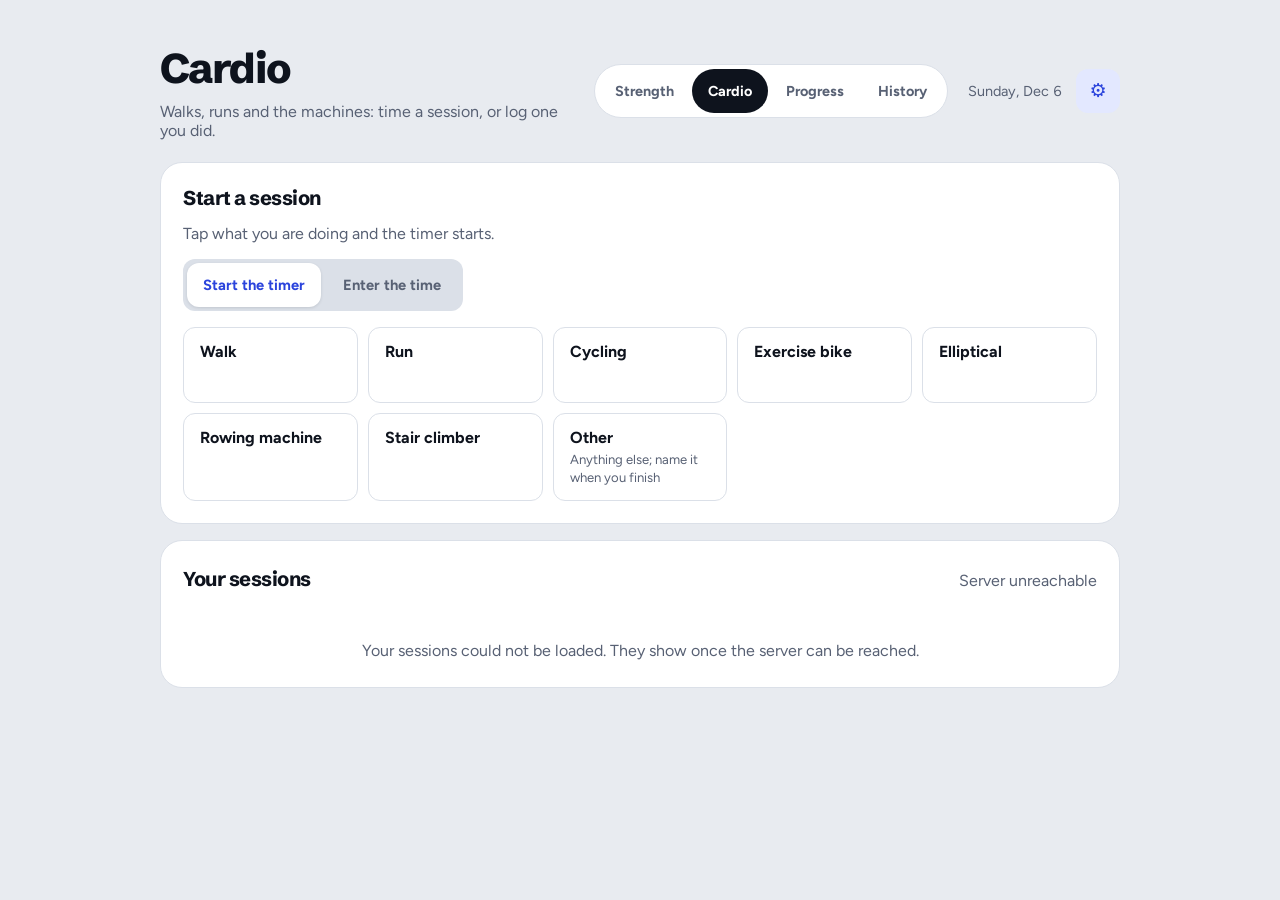
==== commit e1cef1d1: "Say what is within reach mid-workout, celebrate program moments, and share achievements as pictures " ====
--- a/frontend/cardio.html
+++ b/frontend/cardio.html
@@ -94,6 +94,7 @@
   <script src="cardio-activities.js"></script>
   <script src="records.js"></script>
   <script src="achievements.js"></script>
+  <script src="achievement-card.js"></script>
   <script src="activity-export.js"></script>
   <script src="cardio.js"></script>
   <script src="pwa.js"></script>
--- a/frontend/styles.css
+++ b/frontend/styles.css
@@ -629,6 +629,13 @@
 .summary-achievements li span { font-size:.85rem; }
 html[data-theme="dark"] .summary-achievements li { color:#ffe2a0; background:#3a2e10; border-color:#6b5520; }
 .summary-streak { color:var(--ink); font-weight:700; }
+/* A program day's moments in the summary (the block done, a + set past its plan, every planned rep made), in the accent. */
+.summary-program li { color:var(--ink); background:var(--accent-soft); border-color:var(--accent-line); }
+/* Share, under an achievement in a summary or on Progress: draws it as a picture (achievement-card.js). */
+.achievement-share { justify-self:start; min-width:44px; min-height:44px; margin:2px 0 -8px -10px; padding:4px 10px; font-size:.9rem; }
+/* Within reach (reach.js): what finishing the workout earns, under its heading, and what the next set would be a record of. */
+.reach-line { margin:6px 0 0; color:var(--accent); font-size:.92rem; font-weight:700; }
+.reach-hint { margin:8px 0 0; padding:8px 12px; color:var(--ink); background:var(--accent-soft); border-left:3px solid var(--accent); border-radius:8px; font-size:.92rem; font-weight:600; }
 /* The Tracker's line to start on, under the page's status, between workouts only. */
 .splash { margin:2px 0 0; color:var(--accent); font-size:.95rem; font-weight:600; font-style:italic; }
 body.training .splash { display:none; }
@@ -1071,6 +1078,7 @@
 .big-view-numbers { font-size:clamp(2.4rem, min(14vw, 17vh), 7.5rem); overflow-wrap:anywhere; }
 .big-view.resting .big-view-numbers { font-size:clamp(1.8rem, min(8vw, 9.5vh), 3.8rem); }
 .big-view.go .big-view-label, .big-view.go .big-view-numbers { color:var(--big-go); }
+.big-view-reach { max-width:34rem; color:var(--big-go); font-size:clamp(1.05rem, min(4.4vw, 5vh), 1.9rem); font-weight:700; text-wrap:balance; }
 .big-view-actions { display:grid; gap:10px; }
 .big-view-rest { display:grid; grid-template-columns:1fr 1fr; gap:10px; }
 .big-view .big-view-primary { min-height:clamp(72px, 14vh, 120px); color:#000; background:#fff; box-shadow:none; font-size:clamp(1.4rem, min(6vw, 7vh), 2.4rem); }
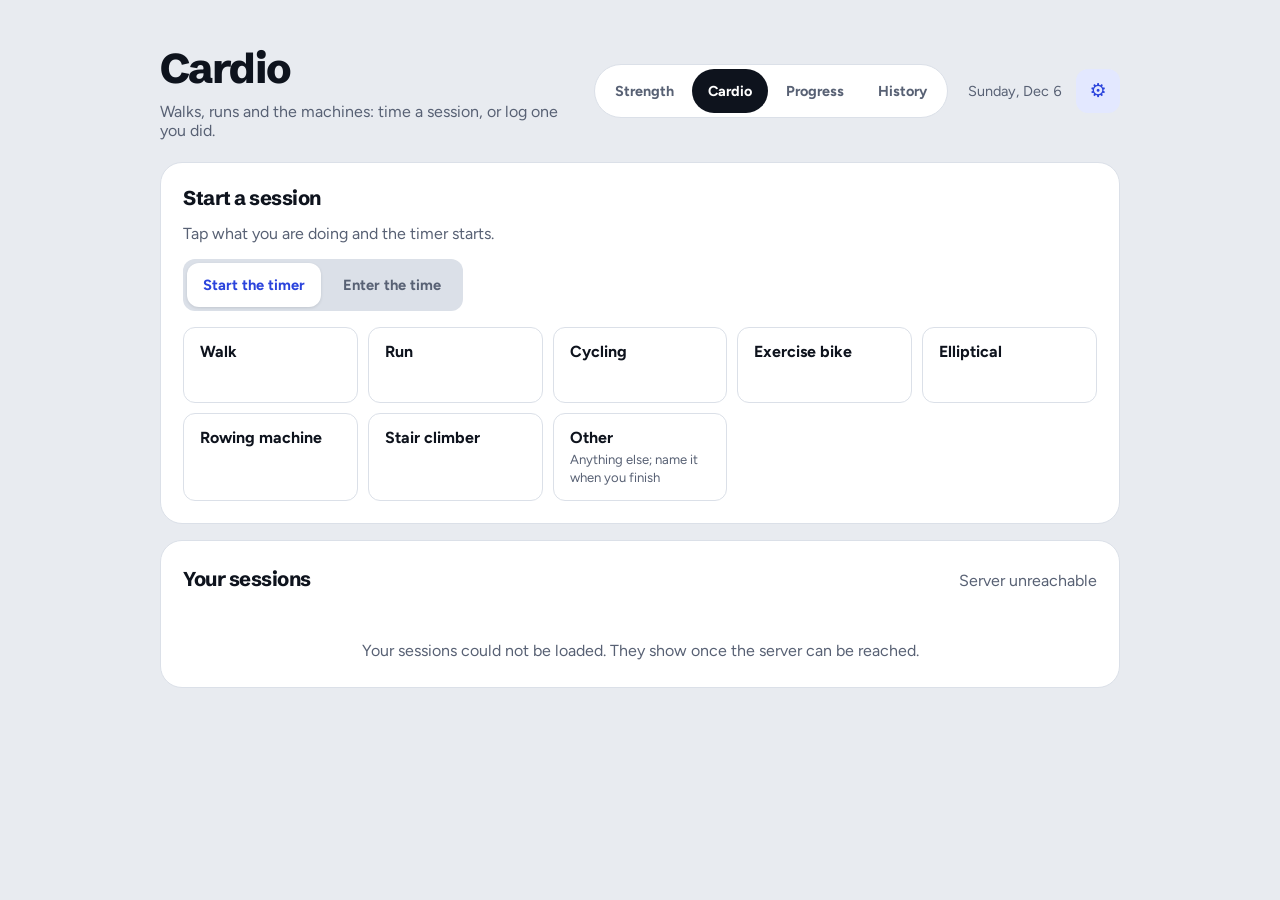
==== commit eeacf693: "List the workouts the server refused in Settings, with Retry, Download and Discard A finished workou" ====
--- a/frontend/cardio.html
+++ b/frontend/cardio.html
@@ -90,6 +90,7 @@
   <script src="settings-dialog.js"></script>
   <script src="settings.js"></script>
   <script src="devices.js"></script>
+  <script src="refused-workouts.js"></script>
   <script src="reminders.js"></script>
   <script src="cardio-activities.js"></script>
   <script src="records.js"></script>
--- a/frontend/styles.css
+++ b/frontend/styles.css
@@ -277,6 +277,10 @@
 .device > div { display:grid; justify-items:start; gap:2px; min-width:0; }
 .device .subtitle { margin:0; overflow-wrap:anywhere; }
 .device button { flex:none; }
+.refused-workouts { display:grid; gap:8px; margin-top:6px; padding-top:12px; border-top:1px solid var(--line); }
+.refused-workouts .subtitle, .refused-heading { margin:0; }
+.device.refused { flex-wrap:wrap; }
+.refused-actions { display:flex; flex-wrap:wrap; gap:8px; }
 .account-editor-actions { display:flex; justify-content:flex-end; gap:10px; margin-top:6px; }
 .rest-panel {
   position:sticky; top:12px; bottom:calc(12px + var(--tab-bar)); z-index:4; display:flex; justify-content:space-between; align-items:center; gap:12px;
@@ -435,7 +439,7 @@
 .setting-check { display:flex; align-items:flex-start; gap:9px; margin-top:12px; padding:12px 0; color:var(--muted); font-size:.9rem; line-height:1.4; }
 .setting-check input { width:auto; margin:2px 0 0; }
 input[type="range"] { padding:0; border:0; background:transparent; accent-color:var(--accent); }
-.settings-modal .fold-body > .test-alert { justify-self:start; margin-top:10px; }
+.settings-modal .fold-body > .test-alert, .settings-modal .fold-body > #welcomeAgainButton { justify-self:start; margin-top:10px; }
 .settings-modal :disabled { opacity:.5; cursor:not-allowed; }
 .settings-actions { display:flex; justify-content:flex-end; align-items:center; gap:10px; margin-top:20px; padding-top:18px; border-top:1px solid var(--line); }
 /* Settings in sections that fold open, each a row with a line above it: its heading, and at the right the values it holds (what
@@ -636,6 +640,32 @@
 /* Within reach (reach.js): what finishing the workout earns, under its heading, and what the next set would be a record of. */
 .reach-line { margin:6px 0 0; color:var(--accent); font-size:.92rem; font-weight:700; }
 .reach-hint { margin:8px 0 0; padding:8px 12px; color:var(--ink); background:var(--accent-soft); border-left:3px solid var(--accent); border-radius:8px; font-size:.92rem; font-weight:600; }
+/* Last week (recap.js), on the Tracker between workouts: a headline, the totals on one line, then what the week earned. It is
+   put away during a workout, as the cards under it are, with them when Show the rest of the Tracker brings them back. */
+body.training:not(.showing-all) .recap-card { display:none; }
+.recap-card h2 { margin-bottom:0; }
+.recap-card .recap-best { margin-top:12px; }
+.recap-card .recap-best + .recap-headline { margin-top:4px; }
+.recap-card .summary-stats { display:flex; flex-wrap:wrap; gap:4px 20px; margin:12px 0 0; }
+.recap-card .summary-stats li { display:flex; flex-direction:row-reverse; justify-content:flex-end; align-items:baseline; gap:6px; padding:0; border:0; }
+.recap-card .summary-stats strong { font-size:1rem; font-variant-numeric:normal; }
+/* Its achievements a line each, Share beside the name (what each took is on Progress), and its records folded under their count. */
+.recap-card .summary-achievements li { display:flex; justify-content:space-between; align-items:center; gap:12px; padding:4px 4px 4px 14px; }
+.recap-card .summary-achievements li > span { display:none; }
+.recap-card .summary-achievements .achievement-share { margin:0; }
+.recap-records { margin-top:14px; }
+.recap-records > summary { display:flex; align-items:center; gap:6px; color:var(--accent); font-weight:700; cursor:pointer; }
+.recap-records > summary::-webkit-details-marker { display:none; }
+.recap-records > summary::before { content:"\25B8"; font-size:.9em; }
+.recap-records[open] > summary::before { content:"\25BE"; }
+.recap-records ul { margin-top:8px; }
+.recap-card .recap-more { color:var(--muted); background:none; border-color:transparent; padding-top:0; padding-bottom:0; }
+/* What's new (whats-new.js): Last week's card, with a line for each thing new, its name in bold over what it does. */
+.whats-new-list { display:grid; gap:12px; margin:14px 0 0; padding:0; list-style:none; }
+.whats-new-list li { display:grid; gap:2px; padding-left:14px; border-left:3px solid var(--accent); }
+.whats-new-list strong { color:var(--ink); }
+.whats-new-list span { color:var(--muted); font-size:.92rem; }
+.whats-new-list .past-sessions-link { justify-self:start; padding:10px 0; }
 /* The Tracker's line to start on, under the page's status, between workouts only. */
 .splash { margin:2px 0 0; color:var(--accent); font-size:.95rem; font-weight:600; font-style:italic; }
 body.training .splash { display:none; }
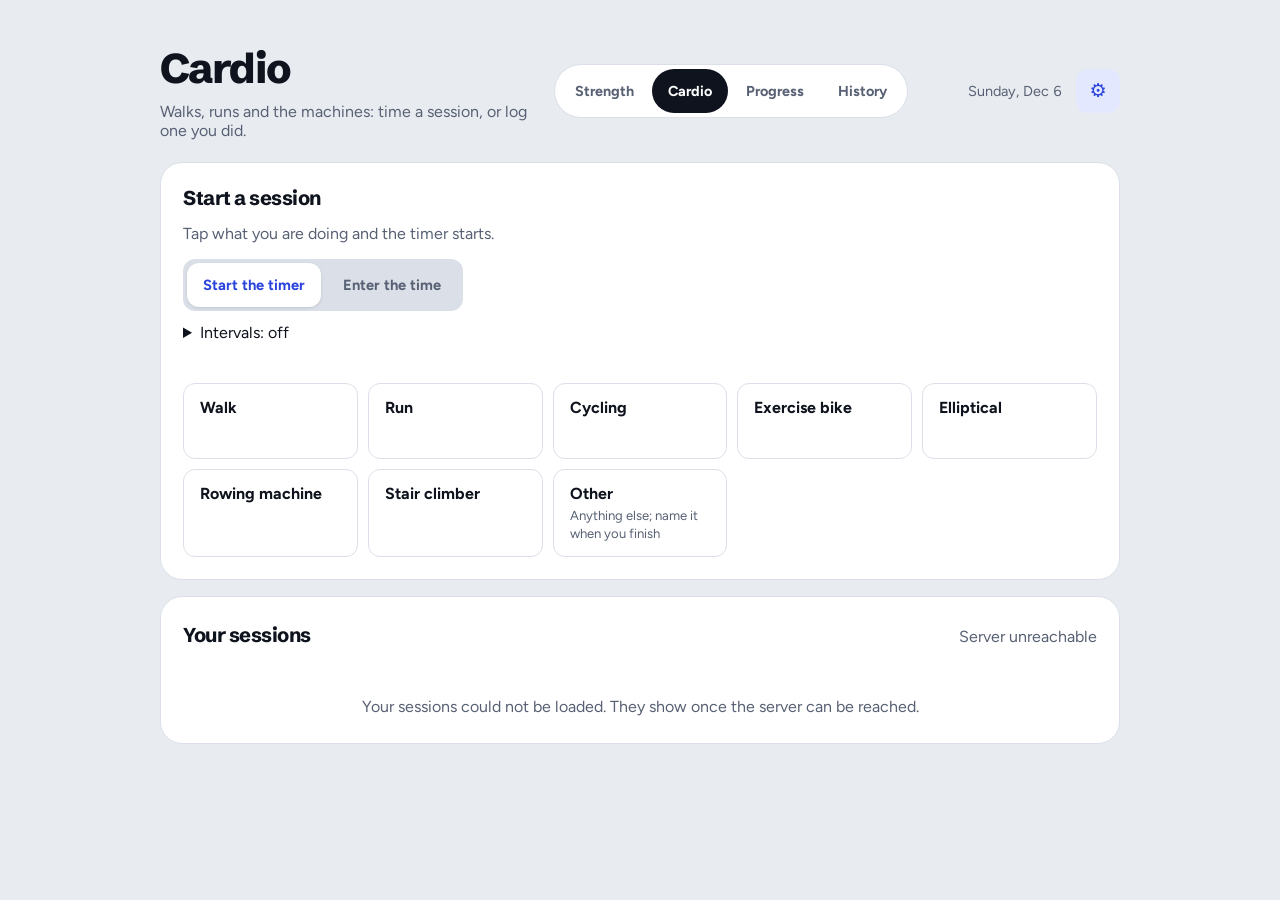
==== commit f0a80fff: "An interval timer on the Cardio page A session can be timed in rounds of work and rest (Tabata, 30/3" ====
--- a/frontend/cardio.html
+++ b/frontend/cardio.html
@@ -29,6 +29,14 @@
     <section class="card cardio-active" id="cardioActive" aria-labelledby="cardioActiveTitle" hidden>
       <div class="section-heading"><div><h2 id="cardioActiveTitle">Session</h2><p class="subtitle" id="cardioActiveStarted"></p></div><button class="secondary" id="cardioCancelBtn" type="button">Cancel session</button></div>
       <p class="cardio-clock" id="cardioClock" role="timer" aria-label="Time so far">0:00</p>
+      <div class="interval-panel" id="cardioIntervalPanel" data-phase="work" hidden>
+        <p class="interval-phase" id="cardioIntervalPhase"></p>
+        <p class="interval-left" id="cardioIntervalLeft" aria-hidden="true"></p>
+        <p class="interval-round" id="cardioIntervalRound"></p>
+        <p class="interval-next" id="cardioIntervalNext"></p>
+      </div>
+      <p class="visually-hidden" id="cardioIntervalAnnounce" role="status"></p>
+      <p class="subtitle cardio-note" id="cardioIntervalNote" hidden>This browser cannot keep the screen on for you. The cues sound and buzz only while it is on, so keep it on until the rounds are done.</p>
       <p class="subtitle cardio-last" id="cardioLast" hidden></p>
       <div class="cardio-controls"><button class="secondary" id="cardioPauseBtn" type="button">Pause</button><button class="primary" id="cardioFinishBtn" type="button">Finish</button></div>
       <p class="subtitle cardio-note">The timer keeps going with the screen off or the app closed. Finish when you are done to enter the distance and the rest.</p>
@@ -74,6 +82,19 @@
     <section class="card" id="cardioStartCard" aria-labelledby="cardioStartTitle">
       <div class="section-heading"><div><h2 id="cardioStartTitle">Start a session</h2><p class="subtitle" id="cardioStartHelp">Tap what you are doing and the timer starts.</p></div></div>
       <div class="cardio-mode" role="group" aria-label="How to log it"><button class="secondary" id="cardioModeTimer" type="button" aria-pressed="true">Start the timer</button><button class="secondary" id="cardioModeManual" type="button" aria-pressed="false">Enter the time</button></div>
+      <details class="cardio-intervals" id="cardioIntervalSetup"><summary id="cardioIntervalSummary">Intervals: off</summary>
+        <div class="interval-body">
+          <label class="setting-check"><input id="cardioIntervalOn" type="checkbox" /> Time the next session in intervals</label>
+          <div class="interval-presets" id="cardioIntervalPresets" role="group" aria-label="Presets"><button class="secondary" type="button" data-preset="tabata">Tabata 20 / 10 &times; 8</button><button class="secondary" type="button" data-preset="thirty">30 / 30 &times; 10</button><button class="secondary" type="button" data-preset="forty">40 / 20 &times; 8</button><button class="secondary" type="button" data-preset="minute">1 min / 1 min &times; 6</button></div>
+          <div class="cardio-fields">
+            <div><label for="cardioIntervalWork">Work (seconds)</label><input id="cardioIntervalWork" type="number" inputmode="numeric" min="1" max="3600" step="1" /></div>
+            <div><label for="cardioIntervalRest">Rest (seconds)</label><input id="cardioIntervalRest" type="number" inputmode="numeric" min="0" max="3600" step="1" /></div>
+            <div><label for="cardioIntervalRounds">Rounds</label><input id="cardioIntervalRounds" type="number" inputmode="numeric" min="1" max="99" step="1" /></div>
+            <div><label for="cardioIntervalWarmup">Warm-up first (minutes)</label><input id="cardioIntervalWarmup" type="number" inputmode="decimal" min="0" max="120" step="0.5" /></div>
+          </div>
+          <p class="subtitle">A cue sounds and buzzes at each change, with a tick for the last three seconds. The rounds are timed from the session's own clock, so a pause pauses them. After the last round the clock goes on for a cool-down.</p>
+        </div>
+      </details>
       <div class="cardio-activity-grid" id="cardioActivityGrid"></div>
     </section>
 
--- a/frontend/styles.css
+++ b/frontend/styles.css
@@ -290,13 +290,19 @@
 /* Text on the ink panel is drawn in the card's colour. Each rule says its ground (the panel's own ink) so tests/lint.py checks it against that. */
 .rest-time strong { color:var(--card); background:var(--ink); }
 .rest-time span { color:var(--card); background:var(--ink); font-size:2rem; font-weight:800; letter-spacing:-.03em; font-variant-numeric:tabular-nums; }
-.rest-actions { display:flex; gap:8px; margin-left:auto; }
+.rest-actions { display:flex; flex-wrap:wrap; justify-content:flex-end; gap:8px; margin-left:auto; }
 /* −30s and +30s sit by the time. On a narrow screen the panel wraps, the pause and reset buttons going under. */
 .rest-panel { flex-wrap:wrap; }
 .rest-adjust { display:flex; gap:6px; align-self:center; }
 .screen-awake-notice { font-size:.85rem; line-height:1.45; }
 .rest-adjust button { padding:6px 10px; color:var(--ink); font-size:.82rem; background:var(--card); }
 .rest-actions button { padding:9px 13px; color:var(--ink); background:var(--card); }
+/* End rest is the one thing to do, so it stays solid and bold; Pause rest and what is under ··· are outlines on the ink (the same
+   ground and ring as the program's buttons on it). ··· only shows on a phone, where there is not room for all four. */
+.rest-actions #restEndBtn { font-weight:800; }
+.rest-actions #restToggleBtn, .rest-actions .rest-more-items button, .rest-actions .rest-more-toggle { color:var(--card); background:var(--ink); box-shadow:inset 0 0 0 1.5px var(--card); }
+.rest-more-toggle { display:none; }
+.rest-more-items { display:contents; }
 .template-grid { display:grid; grid-template-columns:repeat(2, minmax(0, 1fr)); gap:14px; }
 .template-card { display:flex; flex-direction:column; justify-content:space-between; gap:16px; padding:16px; background:var(--card); border:1px solid var(--line); border-radius:12px; }
 .template-card h3 { margin:0 0 6px; font-size:1rem; }
@@ -392,6 +398,19 @@
   border:1px solid var(--line); border-radius:12px;
 }
 .progress-filters button { justify-self:start; white-space:nowrap; }
+/* The first two filters and a range chosen with a tap are always there; the rest (a workout type, dates to the day) fold under More
+   filters, whose line says which of them are set. The chips are outlines, and the one pressed is solid, as a tab is. */
+.progress-filters { grid-template-columns:repeat(2, minmax(0, 1fr)); }
+.range-field, .more-filters { grid-column:1 / -1; }
+.range-label { display:block; margin:0 0 7px; color:var(--muted); font-size:.8rem; font-weight:650; }
+.range-chips { display:flex; flex-wrap:wrap; gap:8px; }
+.range-chips button { padding:8px 16px; color:var(--accent); background:transparent; box-shadow:inset 0 0 0 1.5px var(--accent-line); font-size:.88rem; }
+.range-chips button[aria-pressed="true"] { color:var(--on-accent); background:var(--accent); box-shadow:none; }
+.more-filters > summary { min-height:44px; align-items:center; font-weight:700; }
+.more-filters[open] > .fold-summary::before { content:"\25BE"; }
+.more-filters[open] > .fold-summary > .fold-state { display:none; }
+.more-filters-fields { display:grid; grid-template-columns:repeat(3, minmax(0, 1fr)); gap:12px; align-items:end; padding:4px 0 2px; }
+.more-filters-fields > button { grid-column:1 / -1; }
 .chart-shell { position:relative; min-height:360px; margin-top:22px; }
 #progressChart { display:block; width:100%; height:360px; }
 .chart-empty { position:absolute; inset:0; display:grid; place-items:center; margin:0; color:var(--muted); text-align:center; }
@@ -485,14 +504,16 @@
   .set-entry .weight-entry{grid-column:1/-1}
   .set-entry > button{width:100%}
   .section-heading-actions{align-items:flex-end; flex-direction:column; gap:8px}
-  .progress-filters{grid-template-columns:repeat(2, minmax(0, 1fr))}
-  /* The three choosers each have a line, since "All workout types" does not fit half a phone; From and To share one, their
-     fields a little tighter so a full date (12/31/2026) and the calendar icon fit in half of it. */
-  .progress-filters > div:nth-child(1), .progress-filters > div:nth-child(2), .progress-filters > div:nth-child(3), .progress-filters button{grid-column:1/-1}
+  /* Metric and Exercise each have a line, since "All exercises" and the names under it do not fit half a phone. Under More filters
+     Workout type has one too; From and To share one, their fields a little tighter so a full date (12/31/2026) and the calendar
+     icon fit in half of it. */
+  .progress-filters{grid-template-columns:minmax(0, 1fr)}
+  .more-filters-fields{grid-template-columns:repeat(2, minmax(0, 1fr))}
+  .more-filters-type{grid-column:1/-1}
   .progress-filters input[type=date]{padding-inline:10px; font-size:.9rem}
   /* With the text enlarged a whole date does not fit in half a phone, whatever the padding, so From and To have a line each. */
-  html:is([data-text-size="large"], [data-text-size="larger"], [data-text-size="largest"]) .progress-filters > div:nth-child(n+4){grid-column:1/-1}
-  .progress-filters button{width:100%}
+  html:is([data-text-size="large"], [data-text-size="larger"], [data-text-size="largest"]) .more-filters-fields > div{grid-column:1/-1}
+  .more-filters-fields > button{width:100%}
 }
 @media (max-width:620px) {
   .set-list li{grid-template-columns:minmax(0,1fr) minmax(0,1fr)}
@@ -552,6 +573,10 @@
 .exercise-jump button:hover { background:var(--bg); transform:none; }
 .exercise-jump button[aria-current] { color:var(--accent); background:var(--accent-soft); }
 .exercise-jump .jump-sets { flex:none; color:var(--muted); font-size:.85rem; font-weight:400; }
+.exercise-jump li { display:flex; gap:2px; align-items:stretch; }
+.exercise-jump li > button[data-jump] { flex:1; min-width:0; }
+.exercise-jump li > .jump-move { flex:none; width:44px; min-height:44px; padding:0; justify-content:center; align-items:center; text-align:center; }
+.exercise-jump li > .jump-move:disabled { opacity:.3; }
 .exercise-jump .done .jump-sets::before { content:"\2713\00a0"; color:#22634c; }
 html[data-theme="dark"] .exercise-jump .done .jump-sets::before { color:#a5e5c2; }
 /* Swap, beside the exercise's name, opens a field for the exercise to do instead. */
@@ -660,6 +685,17 @@
 .recap-records[open] > summary::before { content:"\25BE"; }
 .recap-records ul { margin-top:8px; }
 .recap-card .recap-more { color:var(--muted); background:none; border-color:transparent; padding-top:0; padding-bottom:0; }
+/* Last week and What's new are a line until opened (wireBanner, recap.js): the heading is the button that opens them, with a chevron
+   that turns, and the line under it says what is inside. Dismiss, beside it, puts the card away. */
+.banner-bar { align-items:flex-start; }
+.banner h2 { margin-bottom:0; }
+.banner-toggle { display:inline-flex; align-items:center; gap:8px; padding:0; color:inherit; background:none; border-radius:6px; font:inherit; letter-spacing:inherit; text-align:left; }
+.banner-toggle::after { content:""; width:.5em; height:.5em; margin-top:-.2em; border:solid var(--accent); border-width:0 2.5px 2.5px 0; transform:rotate(45deg); transition:transform .15s; }
+.banner-toggle[aria-expanded="true"]::after { margin-top:.2em; transform:rotate(-135deg); }
+.banner-line { margin:2px 0 0; font-size:.95rem; }
+.banner-body { margin-top:10px; }
+.banner-body > .subtitle { margin:0; }
+@media (prefers-reduced-motion:reduce) { .banner-toggle::after { transition:none; } }
 /* What's new (whats-new.js): Last week's card, with a line for each thing new, its name in bold over what it does. */
 .whats-new-list { display:grid; gap:12px; margin:14px 0 0; padding:0; list-style:none; }
 .whats-new-list li { display:grid; gap:2px; padding-left:14px; border-left:3px solid var(--accent); }
@@ -679,7 +715,28 @@
 .effort-choices button { flex:1; max-width:64px; }
 .effort-choices button { min-width:44px; padding:8px 10px; }
 .effort-choices button[aria-pressed="true"] { color:var(--on-accent); background:var(--accent); }
+/* The Cardio page's interval timer: the box above the activities, and the panel in the session being timed. */
+.cardio-intervals { margin:12px 0; }
+.cardio-intervals[hidden] { display:none; }
+.interval-body { display:grid; gap:10px; margin-top:10px; }
+.interval-body .subtitle { margin:0; }
+.interval-presets { display:flex; flex-wrap:wrap; gap:6px; }
+.interval-panel { display:grid; justify-items:center; gap:2px; margin:12px 0; padding:16px; border-radius:var(--radius-panel); text-align:center; color:var(--ink); background:var(--accent-soft); }
+.interval-panel[hidden] { display:none; }
+.interval-panel[data-phase="work"] { color:var(--on-accent); background:var(--accent); }
+.interval-panel p { margin:0; }
+.interval-phase { font-size:.9rem; font-weight:800; letter-spacing:.08em; text-transform:uppercase; }
+.interval-left { font-size:4rem; font-weight:800; line-height:1.05; font-variant-numeric:tabular-nums; }
+.interval-round, .interval-next { font-size:.95rem; }
 .set-effort { display:block; color:var(--muted); font-size:.75rem; font-weight:400; }
+/* The kind of the next set: chips under the entry fields. In a list of logged sets, each set's kind is a row of its own. */
+.set-type-choices { display:flex; flex-wrap:wrap; align-items:center; gap:6px; margin-top:10px; color:var(--muted); font-size:.85rem; }
+.set-type-choices[hidden] { display:none; }
+.set-type-choices span { flex-basis:100%; }
+.set-type-choices button { flex:1; min-width:44px; padding:8px 6px; font-size:.85rem; }
+.set-type-choices button[aria-pressed="true"] { color:var(--on-accent); background:var(--accent); }
+.set-kind { grid-column:1 / -1; display:flex; align-items:center; gap:8px; margin:0; color:var(--muted); font-size:.8rem; font-weight:700; }
+.set-kind select { flex:1; max-width:200px; }
 .template-exercise-row .template-superset { grid-column:1 / -1; margin:0; }
 /* Every session of one exercise, on Progress. */
 .session-list { display:grid; gap:8px; margin:14px 0 0; padding:0; list-style:none; }
@@ -790,7 +847,6 @@
 .effort-choices button { min-width:36px; padding:7px 0; }
 .plate-hint { margin-top:8px; }
 .rest-panel { margin-top:12px; padding:8px 8px 8px 14px; }
-#restResetBtn { min-width:40px; padding:9px 10px; font-size:1.05rem; line-height:1; }
 .set-list { gap:6px; margin-top:12px; }
 .set-list li { padding:6px 8px 6px 11px; }
 .set-list .remove { width:32px; height:32px; padding:0; font-size:1.15rem; line-height:1; }
@@ -809,8 +865,9 @@
   h2 { font-size:1.12rem; }
   .active-workout .section-heading { align-items:center; }
   .program-next { gap:12px; }
-  /* The rest timer on one line: the time, −30s and +30s, then pause and reset. */
-  .rest-panel { flex-wrap:nowrap; gap:8px; }
+  /* The rest timer in two rows: the time with −30s and +30s, then End rest, Pause rest and ···, which opens Fix last set and
+     Restart rest in a row under them (showRestMore, rest-timer.js). */
+  .rest-panel { flex-wrap:wrap; gap:8px; }
   .rest-time { gap:8px; }
   .rest-time strong { display:none; }
   .rest-time span { font-size:1.75rem; }
@@ -831,6 +888,12 @@
 h1, h2, h3 { text-wrap:pretty; }
 h1 { font-size:clamp(1.75rem,4vw,2.6rem); }
 header { margin-bottom:22px; }
+/* The navigation sits in the same place on every page. As a row that follows the title it moved with the title's width ("Progress",
+   "Workout History"), and with the date's; here the title takes what is left, the date has a column of its own, and the pill is between. */
+@media (min-width:621px) {
+  header { display:grid; grid-template-columns:minmax(0,1fr) auto 12rem; }
+  .header-actions { justify-content:flex-end; margin-left:0; }
+}
 .program-section > summary::marker { color:var(--accent); }
 .more-workouts > .button-link, .more-workouts > button { padding:10px 16px; font-size:.88rem; }
 
@@ -867,14 +930,17 @@
 .rest-flash { position:fixed; inset:0; z-index:100; pointer-events:none; background:#2fbf71; opacity:0; animation:rest-flash .9s ease-out; }
 @keyframes rest-flash { 0% { opacity:0; } 15% { opacity:.4; } 100% { opacity:0; } }
 .rest-actions button:disabled { opacity:.45; cursor:default; transform:none; }
-/* Three rest buttons do not fit beside the countdown on a phone, so they take a row of their own under it. */
+/* The buttons do not fit beside the countdown on a phone, so they take a row of their own under it: End rest wider than Pause rest, and
+   ··· at the 44px a tap needs. What ··· opens is a row of its own under them. */
 @media (max-width:620px) {
   .rest-panel { flex-wrap:wrap; }
   .rest-time { flex:1 1 100%; }
   .rest-adjust { margin-left:auto; }
-  .rest-actions { flex:1 1 100%; margin-left:0; }
-  .rest-actions button { flex:1; }
-  .rest-actions #restResetBtn { flex:none; }
+  .rest-actions { display:grid; grid-template-columns:minmax(0,1.5fr) minmax(0,1fr) 44px; flex:1 1 100%; margin-left:0; }
+  .rest-actions button { min-width:0; }
+  .rest-more-toggle { display:block; padding:0; }
+  .rest-more-items { display:none; grid-column:1 / -1; grid-template-columns:1fr 1fr; gap:6px; }
+  .rest-panel.more-open .rest-more-items { display:grid; }
 }
 
 /* Goals on Progress: a bar filling towards a weight, green once it is reached. */
@@ -927,7 +993,6 @@
 /* The × brings its own space, so a logged set's row gives its boxes the room back. */
 @media (max-width:620px) { .set-list li { gap:4px; padding-right:0; } }
 .active-workout .rest-adjust button { min-width:52px; }
-#restResetBtn { min-width:44px; }
 .exercise-menu > summary { width:44px; height:44px; }
 .active-workout .add-exercise summary, .past-sessions summary { min-height:44px; padding:12px 0; }
 .active-workout .rest-time { align-items:center; }
@@ -1048,6 +1113,15 @@
 .schedule-actions { display:flex; align-items:center; gap:8px; flex-shrink:0; }
 .schedule-actions .link-button { padding:8px; }
 .calendar-day.planned { background:var(--accent-soft); border:2px dashed var(--accent); }
+/* A day on a break (Settings, Training schedule) is hatched; a day trained on it keeps its colour. */
+.calendar-day.away:not(.trained) { background-image:repeating-linear-gradient(135deg, var(--line) 0 3px, transparent 3px 7px); }
+.break-choices { display:grid; gap:8px; min-width:0; margin:14px 0 0; padding:14px 0 0; border:0; border-top:1px solid var(--line); }
+.break-choices legend { padding:0; margin-bottom:2px; color:var(--muted); font-size:.78rem; font-weight:700; }
+.break-choices .schedule-help { margin:0; }
+.break-dates { display:grid; grid-template-columns:auto 1fr; align-items:center; gap:8px 12px; }
+.break-dates label { margin:0; }
+.break-choices #addBreakButton { justify-self:start; }
+.break-choices .subtitle { margin:0; }
 .coming-up { margin-top:14px; }
 .coming-up h3 { margin:0 0 8px; font-size:.95rem; }
 .coming-up ul { display:grid; gap:6px; margin:0; padding:0; list-style:none; }
@@ -1111,6 +1185,7 @@
 .big-view-reach { max-width:34rem; color:var(--big-go); font-size:clamp(1.05rem, min(4.4vw, 5vh), 1.9rem); font-weight:700; text-wrap:balance; }
 .big-view-actions { display:grid; gap:10px; }
 .big-view-rest { display:grid; grid-template-columns:1fr 1fr; gap:10px; }
+.big-view-rest #bigViewFix { grid-column:1 / -1; }
 .big-view .big-view-primary { min-height:clamp(72px, 14vh, 120px); color:#000; background:#fff; box-shadow:none; font-size:clamp(1.4rem, min(6vw, 7vh), 2.4rem); }
 .big-view.go .big-view-primary { background:var(--big-go); }
 @media (prefers-reduced-motion:reduce) { .big-view-bar span { transition:none; } }
